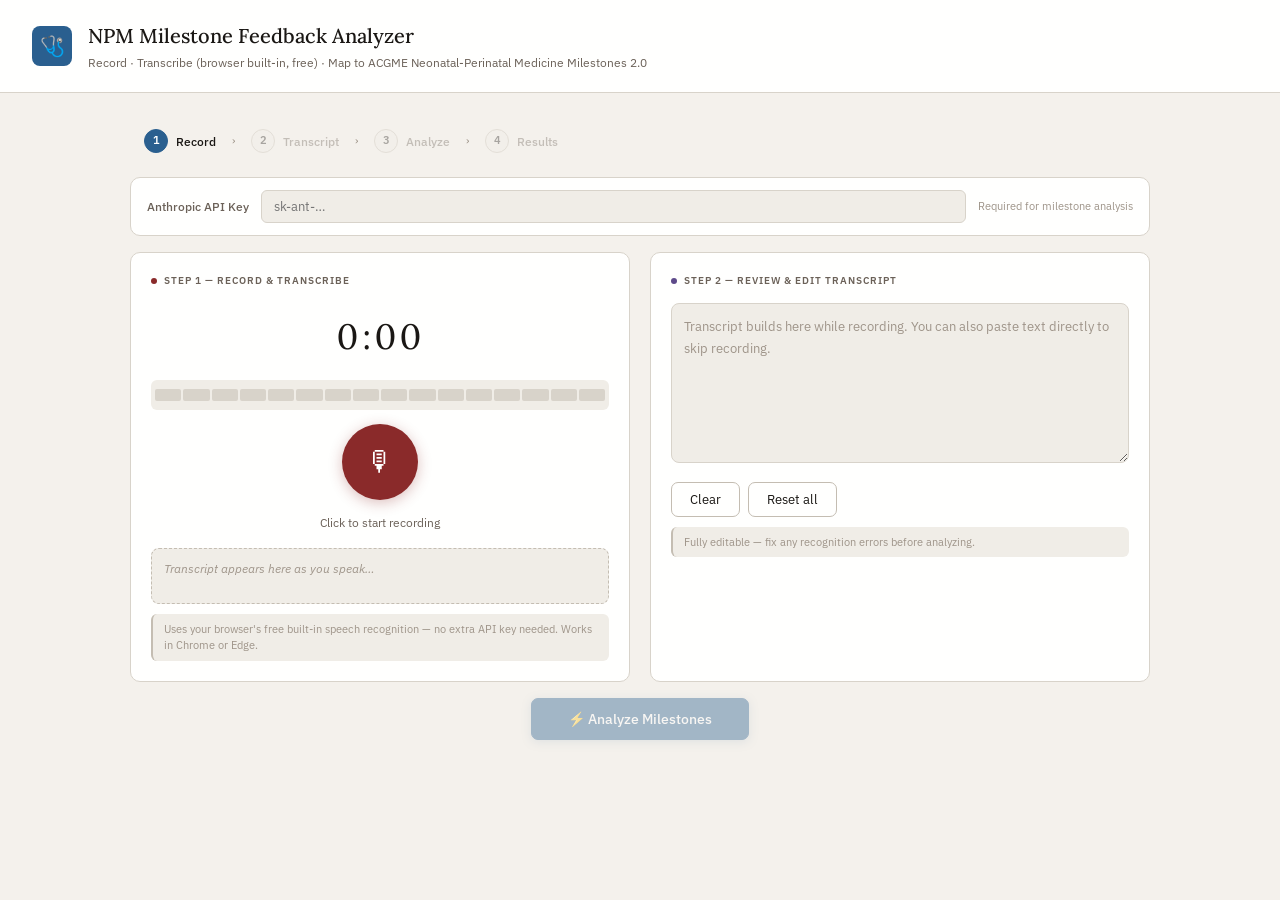
==== index.html @ ca5f8636 "Add files via upload" ====
<!DOCTYPE html>
<html lang="en">
<head>
<meta charset="UTF-8">
<meta name="viewport" content="width=device-width, initial-scale=1.0">
<title>NPM Milestone Feedback Analyzer</title>
<link rel="preconnect" href="https://fonts.googleapis.com">
<link href="https://fonts.googleapis.com/css2?family=Lora:ital,wght@0,400;0,500;1,400&family=IBM+Plex+Sans:wght@300;400;500;600&display=swap" rel="stylesheet">
<style>
  :root {
    --bg:        #f4f1ec;
    --surface:   #fffffe;
    --surface2:  #f0ede7;
    --border:    #d8d3ca;
    --border2:   #c4bdb2;
    --accent:    #2a5f8f;
    --accent2:   #5e4a8a;
    --green:     #2a7a5a;
    --amber:     #a05a10;
    --red:       #8a2a2a;
    --text:      #1a1714;
    --muted:     #6b6158;
    --dim:       #9e9489;
    --r:         10px;
  }

  * { box-sizing: border-box; margin: 0; padding: 0; }

  body {
    font-family: 'IBM Plex Sans', sans-serif;
    background: var(--bg);
    color: var(--text);
    min-height: 100vh;
    font-size: 14px;
    line-height: 1.6;
  }

  header {
    background: var(--surface);
    border-bottom: 1px solid var(--border);
    padding: 20px 32px;
    display: flex;
    align-items: center;
    gap: 16px;
  }

  .logo {
    width: 40px; height: 40px;
    background: var(--accent);
    border-radius: 8px;
    display: flex; align-items: center; justify-content: center;
    font-size: 20px; flex-shrink: 0;
  }

  header h1 {
    font-family: 'Lora', serif;
    font-size: 1.25rem;
    font-weight: 500;
    color: var(--text);
  }

  header p { font-size: 12px; color: var(--muted); margin-top: 1px; }

  .main {
    max-width: 1060px;
    margin: 0 auto;
    padding: 28px 20px;
    display: grid;
    grid-template-columns: 1fr 1fr;
    gap: 20px;
  }

  @media (max-width: 720px) { .main { grid-template-columns: 1fr; } }

  /* Key bar */
  .key-bar {
    grid-column: 1 / -1;
    background: var(--surface);
    border: 1px solid var(--border);
    border-radius: var(--r);
    padding: 12px 16px;
    display: flex;
    align-items: center;
    gap: 12px;
    margin-bottom: -4px;
  }

  .key-bar label { font-size: 12px; color: var(--muted); white-space: nowrap; font-weight: 500; }

  input[type="password"] {
    flex: 1;
    background: var(--surface2);
    border: 1px solid var(--border);
    border-radius: 6px;
    color: var(--text);
    padding: 7px 12px;
    font-family: 'IBM Plex Sans', sans-serif;
    font-size: 13px;
    outline: none;
    transition: border-color 0.2s;
  }

  input[type="password"]:focus { border-color: var(--accent); }

  .key-note { font-size: 11px; color: var(--dim); white-space: nowrap; }

  /* Steps */
  .steps {
    grid-column: 1 / -1;
    display: flex;
    align-items: center;
    gap: 0;
    margin-bottom: -4px;
  }

  .step {
    display: flex; align-items: center; gap: 8px;
    padding: 8px 14px; border-radius: 8px;
    opacity: 0.35; transition: opacity 0.3s;
  }

  .step.active { opacity: 1; }
  .step.done   { opacity: 0.6; }

  .step-n {
    width: 24px; height: 24px; border-radius: 50%;
    background: var(--surface2); border: 1.5px solid var(--border2);
    display: flex; align-items: center; justify-content: center;
    font-size: 11px; font-weight: 600; flex-shrink: 0; transition: all 0.3s;
  }

  .step.active .step-n { background: var(--accent); border-color: var(--accent); color: #fff; }
  .step.done   .step-n { background: var(--green);  border-color: var(--green);  color: #fff; }
  .step-l { font-size: 12px; font-weight: 500; color: var(--muted); }
  .step.active .step-l { color: var(--text); }
  .step-arrow { color: var(--dim); padding: 0 2px; font-size: 11px; }

  /* Cards */
  .card {
    background: var(--surface);
    border: 1px solid var(--border);
    border-radius: var(--r);
    padding: 20px;
  }

  .card-title {
    font-size: 10px; font-weight: 600; text-transform: uppercase;
    letter-spacing: 0.1em; color: var(--muted);
    margin-bottom: 14px; display: flex; align-items: center; gap: 7px;
  }

  .cdot { width: 6px; height: 6px; border-radius: 50%; }

  /* Recording */
  .rec-center {
    display: flex; flex-direction: column; align-items: center; gap: 14px; padding: 6px 0;
  }

  .timer {
    font-family: 'Lora', serif;
    font-size: 2.2rem; color: var(--text); letter-spacing: 0.06em;
    font-variant-numeric: tabular-nums;
  }

  .meter {
    width: 100%; height: 30px; background: var(--surface2);
    border-radius: 6px; overflow: hidden;
    display: flex; align-items: center; padding: 0 4px; gap: 2px;
  }

  .seg {
    flex: 1; height: 12px; border-radius: 2px;
    background: var(--border); transition: background 0.08s, height 0.08s;
  }

  .rec-btn {
    width: 76px; height: 76px; border-radius: 50%; border: none;
    cursor: pointer; display: flex; align-items: center; justify-content: center;
    font-size: 28px; background: var(--red); color: #fff;
    box-shadow: 0 3px 14px rgba(138,42,42,0.3); transition: transform 0.2s, box-shadow 0.2s;
  }

  .rec-btn:hover:not(:disabled) {
    transform: scale(1.05);
    box-shadow: 0 5px 20px rgba(138,42,42,0.45);
  }

  .rec-btn.recording { animation: pulse 1.5s infinite; }
  .rec-btn:disabled  { opacity: 0.3; cursor: not-allowed; }

  @keyframes pulse {
    0%,100% { box-shadow: 0 3px 14px rgba(138,42,42,0.3), 0 0 0 0 rgba(138,42,42,0.3); }
    50%      { box-shadow: 0 3px 14px rgba(138,42,42,0.4), 0 0 0 14px rgba(138,42,42,0); }
  }

  .rec-status { font-size: 12px; color: var(--muted); text-align: center; line-height: 1.5; }

  .live-box {
    width: 100%; min-height: 56px; background: var(--surface2);
    border: 1px dashed var(--border2); border-radius: 8px;
    padding: 10px 12px; font-size: 12px; color: var(--dim);
    font-style: italic; line-height: 1.6; word-break: break-word;
    margin-top: 10px; transition: border-color 0.3s;
  }

  .live-box.on { border-color: var(--red); color: var(--text); font-style: normal; }

  /* Transcript */
  textarea {
    width: 100%; min-height: 160px;
    background: var(--surface2); border: 1px solid var(--border);
    border-radius: 8px; color: var(--text);
    padding: 12px; font-family: 'IBM Plex Sans', sans-serif;
    font-size: 13px; resize: vertical; outline: none;
    line-height: 1.7; transition: border-color 0.2s;
  }

  textarea:focus { border-color: var(--accent); }
  textarea::placeholder { color: var(--dim); }

  /* Buttons */
  .btn {
    padding: 8px 18px; border-radius: 7px;
    border: 1px solid var(--border2); background: transparent;
    color: var(--text); font-family: 'IBM Plex Sans', sans-serif;
    font-size: 13px; cursor: pointer;
    transition: background 0.15s; display: inline-flex; align-items: center; gap: 6px;
  }

  .btn:hover:not(:disabled) { background: var(--surface2); }
  .btn:disabled { opacity: 0.4; cursor: not-allowed; }

  .btn-p {
    background: var(--accent); border-color: var(--accent); color: #fff; font-weight: 500;
    box-shadow: 0 2px 10px rgba(42,95,143,0.25);
  }

  .btn-p:hover:not(:disabled) {
    background: #1e4d78; border-color: #1e4d78;
    box-shadow: 0 4px 16px rgba(42,95,143,0.35);
  }

  .btn-row { display: flex; gap: 8px; flex-wrap: wrap; margin-top: 12px; }

  .spin {
    width: 14px; height: 14px;
    border: 2px solid rgba(255,255,255,0.3);
    border-top-color: #fff; border-radius: 50%;
    animation: sp 0.7s linear infinite; flex-shrink: 0;
  }

  @keyframes sp { to { transform: rotate(360deg); } }

  .tip {
    font-size: 11px; color: var(--dim); margin-top: 10px;
    padding: 7px 11px; background: var(--surface2);
    border-radius: 6px; border-left: 2.5px solid var(--border2); line-height: 1.5;
  }

  .tip.warn { border-left-color: var(--amber); color: var(--amber); background: #fdf5ed; }
  .tip.ok   { border-left-color: var(--green); }

  .err {
    padding: 10px 14px; background: #fdf0f0;
    border: 1px solid #e8c0c0; border-radius: 8px;
    color: var(--red); font-size: 13px; margin-top: 10px; line-height: 1.5;
  }

  /* Analyze button row */
  .analyze-row {
    grid-column: 1 / -1;
    display: flex; justify-content: center; margin: -4px 0 4px;
  }

  .analyze-btn { padding: 11px 36px; font-size: 14px; font-weight: 500; }

  /* Results */
  .results-wrap { grid-column: 1 / -1; display: flex; flex-direction: column; gap: 16px; }

  .summary-card {
    background: var(--surface); border: 1px solid var(--border);
    border-radius: var(--r); padding: 18px 20px;
    display: flex; gap: 20px; flex-wrap: wrap; align-items: flex-start;
  }

  .stat { display: flex; flex-direction: column; gap: 3px; min-width: 56px; }
  .stat-v { font-family: 'Lora', serif; font-size: 2rem; color: var(--accent); line-height: 1; }
  .stat-l { font-size: 10px; text-transform: uppercase; letter-spacing: 0.08em; color: var(--muted); }
  .vdiv   { width: 1px; background: var(--border); align-self: stretch; min-height: 40px; }

  .obs { flex: 1; min-width: 180px; display: flex; flex-direction: column; gap: 8px; }
  .obs-txt { font-size: 13px; color: var(--text); line-height: 1.6; }
  .chips { display: flex; flex-wrap: wrap; gap: 5px; }

  .chip {
    display: inline-block; padding: 3px 9px; border-radius: 20px;
    font-size: 11px; border: 1px solid;
  }

  .chip-g { background: #edf7f2; border-color: #2a7a5a; color: #1a5a40; }
  .chip-a { background: #fdf5ed; border-color: #a05a10; color: #7a3d08; }

  .m-card {
    background: var(--surface); border: 1px solid var(--border);
    border-radius: var(--r); overflow: hidden;
  }

  .m-head {
    padding: 13px 16px; display: flex; align-items: center;
    justify-content: space-between; border-bottom: 1px solid var(--border);
    background: var(--surface2);
  }

  .m-name { font-weight: 600; font-size: 14px; }
  .m-sub  { font-size: 11px; margin-top: 2px; color: var(--muted); }

  .lvl-badge { display: flex; align-items: center; gap: 8px; }
  .ldots { display: flex; gap: 4px; }
  .ldot  { width: 9px; height: 9px; border-radius: 50%; background: var(--border); }
  .lnum  { font-family: 'Lora', serif; font-size: 1.4rem; min-width: 30px; text-align: right; }

  .m-body { padding: 13px 16px; display: flex; flex-direction: column; gap: 10px; }

  .slbl {
    font-size: 10px; font-weight: 600; text-transform: uppercase;
    letter-spacing: 0.1em; color: var(--dim); margin-bottom: 4px;
  }

  .evid {
    font-style: italic; color: var(--muted); font-size: 12px;
    padding: 7px 11px; border-left: 2.5px solid var(--border2);
    background: var(--surface2); border-radius: 0 6px 6px 0; line-height: 1.6;
  }

  .achip {
    display: inline-block; padding: 3px 9px; border-radius: 20px;
    font-size: 11px; border: 1px solid; margin: 2px 3px 2px 0; line-height: 1.4;
  }

  .g-item {
    display: flex; align-items: flex-start; gap: 8px; padding: 8px 12px;
    background: #fdf5ed; border: 1px solid #d4893a;
    border-radius: 7px; font-size: 12px; color: #7a3d08; line-height: 1.5;
  }

  .rat { font-size: 12px; color: var(--muted); line-height: 1.6; }
</style>
</head>
<body>

<header>
  <div class="logo">🩺</div>
  <div>
    <h1>NPM Milestone Feedback Analyzer</h1>
    <p>Record · Transcribe (browser built-in, free) · Map to ACGME Neonatal-Perinatal Medicine Milestones 2.0</p>
  </div>
</header>

<div class="main">

  <!-- Steps -->
  <div class="steps">
    <div class="step active" id="st1"><div class="step-n">1</div><span class="step-l">Record</span></div>
    <span class="step-arrow">›</span>
    <div class="step" id="st2"><div class="step-n">2</div><span class="step-l">Transcript</span></div>
    <span class="step-arrow">›</span>
    <div class="step" id="st3"><div class="step-n">3</div><span class="step-l">Analyze</span></div>
    <span class="step-arrow">›</span>
    <div class="step" id="st4"><div class="step-n">4</div><span class="step-l">Results</span></div>
  </div>

  <!-- API Key -->
  <div class="key-bar">
    <label>Anthropic API Key</label>
    <input type="password" id="apiKey" placeholder="sk-ant-…" autocomplete="off" />
    <span class="key-note" id="keyNote">Required for milestone analysis</span>
  </div>

  <!-- Record card -->
  <div class="card">
    <div class="card-title"><div class="cdot" style="background:var(--red)"></div>Step 1 — Record &amp; transcribe</div>
    <div class="rec-center">
      <div class="timer" id="tmr">0:00</div>
      <div class="meter">
        <div class="seg" id="m0"></div><div class="seg" id="m1"></div><div class="seg" id="m2"></div><div class="seg" id="m3"></div>
        <div class="seg" id="m4"></div><div class="seg" id="m5"></div><div class="seg" id="m6"></div><div class="seg" id="m7"></div>
        <div class="seg" id="m8"></div><div class="seg" id="m9"></div><div class="seg" id="m10"></div><div class="seg" id="m11"></div>
        <div class="seg" id="m12"></div><div class="seg" id="m13"></div><div class="seg" id="m14"></div><div class="seg" id="m15"></div>
      </div>
      <button class="rec-btn" id="recBtn" onclick="toggleRec()">🎙</button>
      <div class="rec-status" id="recSt">Click to start recording</div>
    </div>
    <div class="live-box" id="live">Transcript appears here as you speak…</div>
    <div id="recErr"></div>
    <div class="tip" id="btip">Uses your browser's free built-in speech recognition — no extra API key needed. Works in Chrome or Edge.</div>
  </div>

  <!-- Transcript card -->
  <div class="card">
    <div class="card-title"><div class="cdot" style="background:var(--accent2)"></div>Step 2 — Review &amp; edit transcript</div>
    <textarea id="tbox" placeholder="Transcript builds here while recording. You can also paste text directly to skip recording."></textarea>
    <div class="btn-row">
      <button class="btn" onclick="clearTx()">Clear</button>
      <button class="btn" onclick="resetAll()">Reset all</button>
    </div>
    <div class="tip">Fully editable — fix any recognition errors before analyzing.</div>
  </div>

  <!-- Analyze -->
  <div class="analyze-row">
    <button class="btn btn-p analyze-btn" id="aBtn" onclick="doAnalyze()" disabled>⚡ Analyze Milestones</button>
  </div>

  <!-- Results -->
  <div class="results-wrap" id="results" style="display:none"></div>

</div>

<script>
const MILESTONES = [
  {d:"Patient Care",s:"PC1",n:"Neonatal and Maternal History",l:["Gathers information following a template","Adapts the template to filter and prioritize pertinent positives and negatives or missing data","Gathers and synthesizes the history for uncomplicated or typical presentations","Gathers and synthesizes the history, including protected family health information, for complicated or atypical presentations","Synthesizes and reappraises the history, incorporating subtle clues for potentially rare presentations"]},
  {d:"Patient Care",s:"PC2",n:"Physical Exam",l:["Performs a physical examination based on a template","Performs a complete physical examination and identifies variants and abnormal findings","Adapts the physical examination based on gestational age, patient status, and clinical acuity, and interprets findings to build a differential diagnosis","Synthesizes and reappraises information gathered via the physical examination to narrow the differential diagnoses","Detects and integrates subtle physical examination findings to distinguish nuances among competing diagnoses"]},
  {d:"Patient Care",s:"PC3",n:"Organization and Prioritization of Patient Care",l:["Organizes patient care for an individual patient","Organizes patient care responsibilities for multiple patients","Prioritizes and delegates the simultaneous care of patients; triages urgent and emergent issues","Efficiently prioritizes and delegates patient care responsibilities, maintains situational awareness, and anticipates urgent and emergent issues","Serves as a role model and coach for balancing patient care responsibilities and unit needs"]},
  {d:"Patient Care",s:"PC4",n:"Clinical Reasoning",l:["Uses pattern recognition to formulate a broad differential diagnosis","Develops illness scripts and formulates a holistic patient assessment","Refines illness scripts, while using strategies to identify cognitive bias","Reappraises illness scripts in real time while using strategies to minimize cognitive bias","Serves as a role model in clinical reasoning and strategies to minimize cognitive bias"]},
  {d:"Patient Care",s:"PC5",n:"Disease Management in Neonatal Care",l:["Develops and implements care plans for patients with a low level of acuity/complexity","Develops and implements care plans for patients with a high level of acuity/complexity","Coordinates and implements multidisciplinary care plans for patients with a high level of acuity/complexity","Manages patients with multiple levels of acuity/complexity while anticipating future needs and minimizing long-term consequences","Role models and coaches others in the management of patients requiring complex multidisciplinary care, while anticipating future needs and minimizing long-term complications"]},
  {d:"Patient Care",s:"PC6",n:"Procedures",l:["Performs simple procedures with assistance; recognizes common complications","Performs complex procedures with assistance; recognizes uncommon complications","Performs complex procedures; anticipates, recognizes, and manages common complications","Adapts technique based on patient acuity and anatomy; anticipates, recognizes, and manages uncommon complications","Is recognized as a procedural expert"]},
  {d:"Patient Care",s:"PC7",n:"Emergency Stabilization",l:["Identifies unstable patients and performs basic interventions","Identifies patients with acute deterioration and initiates advanced resuscitation measures","Leads resuscitations, including critical decision making and anticipates next steps","Integrates family and support services while leading resuscitations","Coaches others to lead resuscitations while integrating family and support services"]},
  {d:"Patient Care",s:"PC8",n:"Discharge from the NICU",l:["Identifies patient readiness and prepares the patient for discharge","Makes discharge decisions for patients with low-complexity needs and addresses family resources","Partners with the patient's family in discharge planning for moderate complexity, anticipating and coordinating multidisciplinary follow-up care","Partners with the patient's family in discharge planning for high-complexity needs, anticipating and coordinating multidisciplinary follow-up care","Role models partnering with patients' families in discharging patients with high-complexity needs"]},
  {d:"Medical Knowledge",s:"MK1",n:"Neonatal-Perinatal Medical Knowledge",l:["Demonstrates basic knowledge of normal maternal-fetal and neonatal physiology","Demonstrates knowledge of maternal-fetal and neonatal pathophysiology","Applies knowledge of pathophysiology of common and typical conditions to guide patient care","Integrates knowledge of pathophysiology of complicated and atypical conditions to guide patient care","Is recognized as an expert in maternal-fetal and neonatal pathophysiology"]},
  {d:"Medical Knowledge",s:"MK2",n:"Diagnostic Evaluation",l:["Demonstrates knowledge of diagnostic evaluations","Demonstrates knowledge of risks, benefits, indications, and alternatives to common diagnostic evaluations","Applies knowledge of diagnostic evaluations based on risks, benefits, indications, alternatives, and limitations to patient care","Applies knowledge of diagnostic evaluations, including pre-test probability, to prioritize testing to achieve high-value care","Role models diagnostic evaluation that achieves high-value care"]},
  {d:"Systems-Based Practice",s:"SBP1",n:"Patient Safety",l:["Demonstrates knowledge of common patient safety events and how to report them","Identifies system factors that lead to patient safety events; reports through institutional reporting systems","Participates in analysis and disclosure of patient safety events","Conducts analysis of patient safety events and offers error prevention strategies; discloses events to patients' families","Actively engages teams and processes to modify systems to prevent patient safety events; role models disclosure"]},
  {d:"Systems-Based Practice",s:"SBP2",n:"Quality Improvement",l:["Demonstrates knowledge of basic quality improvement methodologies and metrics","Describes local quality improvement initiatives","Participates in local quality improvement initiatives","Demonstrates the skills required to identify, develop, implement, and analyze a quality improvement project","Creates, implements, and assesses quality improvement initiatives at the institutional or community level"]},
  {d:"Systems-Based Practice",s:"SBP3",n:"System Navigation — Coordination of Care",l:["Lists the various interprofessional individuals involved in the patient's care coordination","Coordinates care of patients in routine clinical situations, incorporating interprofessional teams with consideration of patient and family needs","Coordinates care of patients in complex clinical situations, effectively utilizing interprofessional teams and incorporating patient and family needs","Coordinates interprofessional, patient-centered care among different disciplines and specialties, actively assisting families navigating the health care system","Coaches others in interprofessional, patient-centered care coordination"]},
  {d:"Systems-Based Practice",s:"SBP4",n:"System Navigation — Transitions in Care",l:["Uses a standard template for transitions of care/hand-offs","Adapts a standard template for safe and effective transitions in routine clinical situations","Performs safe and effective transitions in complex clinical situations, ensuring closed-loop communication","Performs and advocates for safe and effective transitions within and across health care delivery systems","Coaches others in improving transitions of care within and across health care delivery systems to optimize patient outcomes"]},
  {d:"Systems-Based Practice",s:"SBP5",n:"Population and Community Health",l:["Demonstrates awareness of population and community health needs and disparities","Identifies specific population and community health needs and disparities; identifies local resources","Uses local resources effectively to meet needs and reduce health disparities of a patient population and community","Adapts practice to provide for the needs of and reduce health disparities of a specific population","Advocates at the local, regional, or national level for populations and communities with health care disparities"]},
  {d:"Systems-Based Practice",s:"SBP6",n:"Physician Role in Health Care Systems",l:["Engages with families and other providers in discussions about cost-conscious care and key components of the health care delivery system","Identifies the relationships between the delivery system and cost-conscious care and the impact on patient care","Discusses the need for changes in clinical approaches based on evidence, outcomes, and cost-effectiveness to improve care","Advocates for the promotion of safe, quality, and high-value care","Coaches others to promote safe, quality, and high-value care across health care systems"]},
  {d:"Practice-Based Learning and Improvement",s:"PBLI1",n:"Evidence-Based and Informed Practice",l:["Develops an answerable clinical question and demonstrates how to access available evidence, with guidance","Independently articulates clinical question and accesses available evidence","Locates and applies the evidence, integrated with patient preference, to the care of patients","Critically appraises and applies evidence, even in the face of uncertainty and conflicting evidence to guide care tailored to the individual patient","Coaches others to critically appraise and apply evidence for complex patients"]},
  {d:"Practice-Based Learning and Improvement",s:"PBLI2",n:"Reflective Practice and Commitment to Personal Growth",l:["Participates in feedback sessions; develops personal and professional goals with assistance; demonstrates openness to feedback","Designs a learning plan based on goals, feedback, and performance data with assistance; seeks feedback episodically","Designs and implements a learning plan by reflecting on gaps between performance expectations and actual performance; seeks feedback consistently","Adapts a learning plan using long-term professional goals, self-reflection, and performance data to measure its effectiveness","Role models and coaches others in seeking and incorporating feedback; demonstrates continuous self-reflection and coaching of others on reflective practice"]},
  {d:"Professionalism",s:"PROF1",n:"Professional Behavior",l:["Identifies expected professional behaviors and potential triggers for lapses; identifies the value and role of neonatology as a vocation","Demonstrates professional behavior with occasional lapses; demonstrates accountability for patient care with guidance","Maintains professional behavior in complex or stressful situations; fully engages in patient care and holds oneself accountable","Recognizes situations that may trigger professionalism lapses and intervenes to prevent lapses; exhibits a sense of duty","Models professional behavior and coaches others; extends the role of the neonatologist beyond the care of patients"]},
  {d:"Professionalism",s:"PROF2",n:"Ethical Principles",l:["Demonstrates knowledge of ethical principles underlying informed consent, surrogate decision making, confidentiality, and error disclosure","Applies ethical principles in common situations","Analyzes complex situations using ethical principles; seeks help when needed to manage and resolve complex ethical situations","Manages and seeks to resolve ethical dilemmas using appropriate resources such as ethics consultations and literature review","Called upon by others to consult in cases of complex ethical dilemmas; identifies system-level factors that induce or exacerbate ethical dilemmas"]},
  {d:"Professionalism",s:"PROF3",n:"Accountability/Conscientiousness",l:["Performs tasks and responsibilities with prompting","Performs tasks and responsibilities in a timely manner in routine situations","Performs tasks and responsibilities in a thorough and timely manner in complex or stressful situations","Coaches others to ensure tasks and responsibilities are completed thoroughly and timely in complex situations","Creates strategies to enhance others' ability to efficiently complete tasks and responsibilities"]},
  {d:"Professionalism",s:"PROF4",n:"Well-Being",l:["Recognizes the importance of addressing personal and professional well-being","Describes institutional resources that promote well-being; recognizes institutional and personal factors that impact well-being","Describes interactions between institutional and personal factors that impact well-being","Advanced application: describes interactions between institutional and personal factors that impact well-being","Coaches and supports colleagues to optimize well-being at the team, program, or institutional level"]},
  {d:"Interpersonal and Communication Skills",s:"ICS1",n:"Family-Centered Communication",l:["Demonstrates respect and attempts to establish rapport; attempts to adjust communication based on family expectations","Establishes a therapeutic relationship in straightforward encounters; adjusts communication strategies to mitigate barriers and meet family expectations","Establishes a culturally competent and therapeutic relationship in most encounters; communicates with sensitivity, elicits family values, acknowledges uncertainty and conflict","Establishes therapeutic relationships in straightforward and complex encounters including ambiguity/conflict; uses shared decision making with family to make a personalized care plan","Mentors others to develop positive therapeutic relationships; models and coaches others in family-centered communication"]},
  {d:"Interpersonal and Communication Skills",s:"ICS2",n:"Interprofessional and Team Communication",l:["Respectfully requests a consultation with guidance; identifies members of the interprofessional team","Clearly and concisely requests consultation communicating patient information; participates within the interprofessional team","Formulates a specific question for consultation and tailors communication strategy; uses bi-directional communication within the interprofessional team","Coordinates consultant recommendations to optimize patient care; facilitates interprofessional team communication","Maintains a collaborative relationship with referring providers maximizing adherence to practice recommendations; coaches others in effective interprofessional communication"]},
  {d:"Interpersonal and Communication Skills",s:"ICS3",n:"Communication within Health Care Systems",l:["Records accurate information in the patient record; identifies the importance of and responds to multiple forms of communication","Records accurate and timely information in the patient record; selects appropriate method of communication with prompting","Concisely documents updated, prioritized, diagnostic and therapeutic reasoning; aligns communication type with message based on urgency and complexity","Documents diagnostic and therapeutic reasoning, including anticipatory guidance; demonstrates exemplary written and verbal communication","Models and coaches others in documenting diagnostic and therapeutic reasoning; coaches others in written and verbal communication"]},
  {d:"Interpersonal and Communication Skills",s:"ICS4",n:"Complex Communication — Serious News",l:["Delivers serious news and prognostic information to a patient's family","Delivers serious news to a patient's family while assessing what the family understands about the clinical condition","Delivers serious news and prognostic information while adjusting communication based on the family's understanding of the clinical situation","Tailors communication of serious news to a patient's family based on the family's needs and preferences and the degree of clinical uncertainty","Role models empathic communication of serious news and serves as a peer resource for others"]}
];

const DC = {
  "Patient Care":"#2a5f8f","Medical Knowledge":"#5e4a8a",
  "Systems-Based Practice":"#2a7a5a","Practice-Based Learning and Improvement":"#a05a10",
  "Professionalism":"#8a2a2a","Interpersonal and Communication Skills":"#1a6b6b"
};

const SR = window.SpeechRecognition || window.webkitSpeechRecognition;
let rec=null, going=false, secs=0, tInt=null, mInt=null;
let ax=null, an=null, ms=null, ft='', it='';

window.addEventListener('DOMContentLoaded', () => {
  if (!SR) {
    document.getElementById('recBtn').disabled = true;
    const t = document.getElementById('btip');
    t.className = 'tip warn';
    t.textContent = '⚠️ Speech API not available in this browser. Use Chrome or Edge for live transcription. You can paste a transcript directly.';
  }
  document.getElementById('tbox').addEventListener('input', rb);
  document.getElementById('apiKey').addEventListener('input', () => {
    document.getElementById('keyNote').textContent = document.getElementById('apiKey').value.trim() ? '✓ Key entered' : 'Required for milestone analysis';
  });
});

async function toggleRec() { going ? stop() : start(); }

async function start() {
  if (!SR) return;
  try {
    ms = await navigator.mediaDevices.getUserMedia({ audio: true });
    ax = new (window.AudioContext || window.webkitAudioContext)();
    const src = ax.createMediaStreamSource(ms);
    an = ax.createAnalyser(); an.fftSize = 32; src.connect(an);
    mInt = setInterval(meter, 80);
  } catch(e) {
    document.getElementById('recErr').innerHTML = `<div class="err">⚠️ Microphone access denied: ${e.message}<br><br>Make sure you allow microphone access in your browser's address bar, then reload the page.</div>`;
    return;
  }
  rec = new SR(); rec.continuous = true; rec.interimResults = true; rec.lang = 'en-US';
  rec.onresult = e => {
    it = '';
    for (let i = e.resultIndex; i < e.results.length; i++) {
      const t = e.results[i][0].transcript;
      e.results[i].isFinal ? ft += t + ' ' : it += t;
    }
    rl(); bx();
  };
  rec.onerror = e => {
    if (e.error !== 'aborted' && e.error !== 'no-speech')
      document.getElementById('recErr').innerHTML = `<div class="err">Recognition error: ${e.error}</div>`;
  };
  rec.onend = () => { if (going) { try { rec.start(); } catch(_) {} } };
  rec.start(); going = true;
  secs = 0; tInt = setInterval(() => { secs++; document.getElementById('tmr').textContent = fmt(secs); }, 1000);
  document.getElementById('recBtn').className = 'rec-btn recording';
  document.getElementById('recBtn').textContent = '⏹';
  document.getElementById('recSt').textContent = 'Recording & transcribing… click to stop';
  document.getElementById('live').className = 'live-box on';
  document.getElementById('recErr').innerHTML = '';
  setStep(2);
}

function stop() {
  going = false;
  if (rec) { rec.onend = null; rec.stop(); rec = null; }
  if (it.trim()) { ft += it + ' '; it = ''; }
  if (ms) { ms.getTracks().forEach(t => t.stop()); ms = null; }
  if (ax) { ax.close(); ax = null; }
  clearInterval(mInt); clearInterval(tInt); resetM();
  document.getElementById('recBtn').className = 'rec-btn';
  document.getElementById('recBtn').textContent = '🎙';
  document.getElementById('recSt').textContent = `Stopped (${fmt(secs)}) — review transcript →`;
  document.getElementById('live').className = 'live-box';
  document.getElementById('live').textContent = ft.trim() || 'No speech detected.';
  bx(); rb(); if (ft.trim()) setStep(3);
}

function meter() {
  if (!an) return;
  const b = new Uint8Array(an.frequencyBinCount); an.getByteFrequencyData(b);
  const lv = Math.min(b.reduce((a,v) => a+v, 0) / b.length / 80, 1);
  for (let i = 0; i < 16; i++) {
    const el = document.getElementById(`m${i}`), on = lv >= (i+1)/16;
    el.style.background = on ? (i<10 ? '#2a7a5a' : i<13 ? '#a05a10' : '#8a2a2a') : 'var(--border)';
    el.style.height = on ? '22px' : '10px';
  }
}

function resetM() { for (let i=0;i<16;i++){const e=document.getElementById(`m${i}`);e.style.background='var(--border)';e.style.height='12px';} }
function rl()  { document.getElementById('live').textContent = (ft + it).trim() || 'Listening…'; }
function bx()  { const b = document.getElementById('tbox'); b.value = (ft + (it ? `[…${it}]` : '')).trim(); b.scrollTop = b.scrollHeight; rb(); }
function rb()  { document.getElementById('aBtn').disabled = document.getElementById('tbox').value.replace(/\[….*?\]/g,'').trim().length < 10; }
function fmt(s){ return `${Math.floor(s/60)}:${String(s%60).padStart(2,'0')}`; }

async function doAnalyze() {
  const key = document.getElementById('apiKey').value.trim();
  const tx  = document.getElementById('tbox').value.replace(/\[….*?\]/g,'').trim();
  if (!key) { alert('Please enter your Anthropic API key above.'); return; }
  if (!tx)  { alert('Please provide a transcript to analyze.'); return; }

  const btn = document.getElementById('aBtn');
  btn.disabled = true; btn.innerHTML = '<div class="spin"></div> Analyzing…';
  document.getElementById('results').style.display = 'none';

  const mj = JSON.stringify(MILESTONES.map(m => ({
    sub: m.s, domain: m.d, name: m.n,
    levels: m.l.map((l,i) => `Level ${i+1}: ${l}`)
  })), null, 2);

  const sys = `You are an expert medical educator specializing in ACGME Neonatal-Perinatal Medicine (NPM) fellowship assessment. Analyze feedback conversations and map content to NPM Milestones 2.0. Only include subcompetencies genuinely addressed. Return ONLY valid JSON, no markdown, no preamble.\n\nMilestones:\n${mj}`;
  const usr = `Analyze this transcript and map to NPM milestones:\n"""\n${tx}\n"""\n\nReturn JSON:\n{"summary":{"overallObservation":"2-3 sentences","domainsAddressed":[],"primaryStrengths":[],"primaryGaps":[]},"milestoneMatches":[{"sub":"PC1","domain":"Patient Care","name":"...","assignedLevel":3,"levelRationale":"...","matchedAnchors":["..."],"transcriptEvidence":"...","feedbackGaps":["..."]}]}`;

  try {
    // Calls the local Python proxy server to avoid CORS
    const res = await fetch('/api/analyze', {
      method: 'POST',
      headers: { 'Content-Type': 'application/json', 'X-Api-Key': key },
      body: JSON.stringify({ model: 'claude-sonnet-4-20250514', max_tokens: 4000, system: sys, messages: [{ role: 'user', content: usr }] })
    });
    if (!res.ok) { const e = await res.json(); throw new Error(e.error?.message || `HTTP ${res.status}`); }
    const data   = await res.json();
    const result = JSON.parse(data.content[0].text.replace(/```json|```/g,'').trim());
    render(result); setStep(4);
  } catch(e) {
    document.getElementById('results').style.display = 'flex';
    document.getElementById('results').innerHTML = `<div class="err">⚠️ Analysis failed: ${e.message}</div>`;
  } finally {
    btn.disabled = false; btn.innerHTML = '⚡ Analyze Milestones'; rb();
  }
}

function render(r) {
  const el = document.getElementById('results'); el.style.display = 'flex';
  const { summary: s, milestoneMatches: mm } = r;
  const avg = mm.length ? (mm.reduce((a,m)=>a+m.assignedLevel,0)/mm.length).toFixed(1) : '—';
  const chips = (arr, cls) => arr.map(x => `<span class="chip ${cls}">${x}</span>`).join('');

  el.innerHTML = `
    <div class="summary-card">
      <div class="stat"><div class="stat-v">${mm.length}</div><div class="stat-l">Domains found</div></div>
      <div class="vdiv"></div>
      <div class="stat"><div class="stat-v">${avg}</div><div class="stat-l">Avg level</div></div>
      <div class="vdiv"></div>
      <div class="obs">
        <div class="obs-txt">${s.overallObservation}</div>
        <div class="chips">${chips(s.primaryStrengths,'chip-g')}${chips(s.primaryGaps,'chip-a')}</div>
      </div>
    </div>
    ${mm.map(m => {
      const c = DC[m.domain] || '#2a5f8f';
      const dots = Array.from({length:5},(_,i)=>`<div class="ldot" style="background:${i<m.assignedLevel?c:'var(--border)'}"></div>`).join('');
      const anch = (m.matchedAnchors||[]).map(a=>`<span class="achip" style="background:${c}18;border-color:${c}55;color:${c}">${a}</span>`).join('');
      const gaps = (m.feedbackGaps||[]).map(g=>`<div class="g-item"><span style="flex-shrink:0">△</span>${g}</div>`).join('');
      return `<div class="m-card">
        <div class="m-head">
          <div><div class="m-name">${m.name}</div><div class="m-sub" style="color:${c}">${m.sub} · ${m.domain}</div></div>
          <div class="lvl-badge"><div class="ldots">${dots}</div><div class="lnum" style="color:${c}">L${m.assignedLevel}</div></div>
        </div>
        <div class="m-body">
          ${m.transcriptEvidence?`<div><div class="slbl">Evidence from transcript</div><div class="evid">"${m.transcriptEvidence}"</div></div>`:''}
          ${anch?`<div><div class="slbl">Matched behavioral anchors</div><div>${anch}</div></div>`:''}
          ${m.levelRationale?`<div><div class="slbl">Level rationale</div><div class="rat">${m.levelRationale}</div></div>`:''}
          ${gaps?`<div><div class="slbl">Feedback gaps / next steps</div><div style="display:flex;flex-direction:column;gap:5px">${gaps}</div></div>`:''}
        </div>
      </div>`;
    }).join('')}`;
}

function setStep(n){ for(let i=1;i<=4;i++) document.getElementById(`st${i}`).className='step'+(i<n?' done':i===n?' active':''); }
function clearTx(){ ft='';it='';document.getElementById('tbox').value='';document.getElementById('live').textContent='Transcript appears here as you speak…';document.getElementById('live').className='live-box';rb(); }
function resetAll(){ if(going)stop();clearTx();secs=0;document.getElementById('tmr').textContent='0:00';document.getElementById('recBtn').className='rec-btn';document.getElementById('recBtn').textContent='🎙';document.getElementById('recSt').textContent='Click to start recording';document.getElementById('recErr').innerHTML='';document.getElementById('results').style.display='none';resetM();setStep(1); }
</script>
</body>
</html>
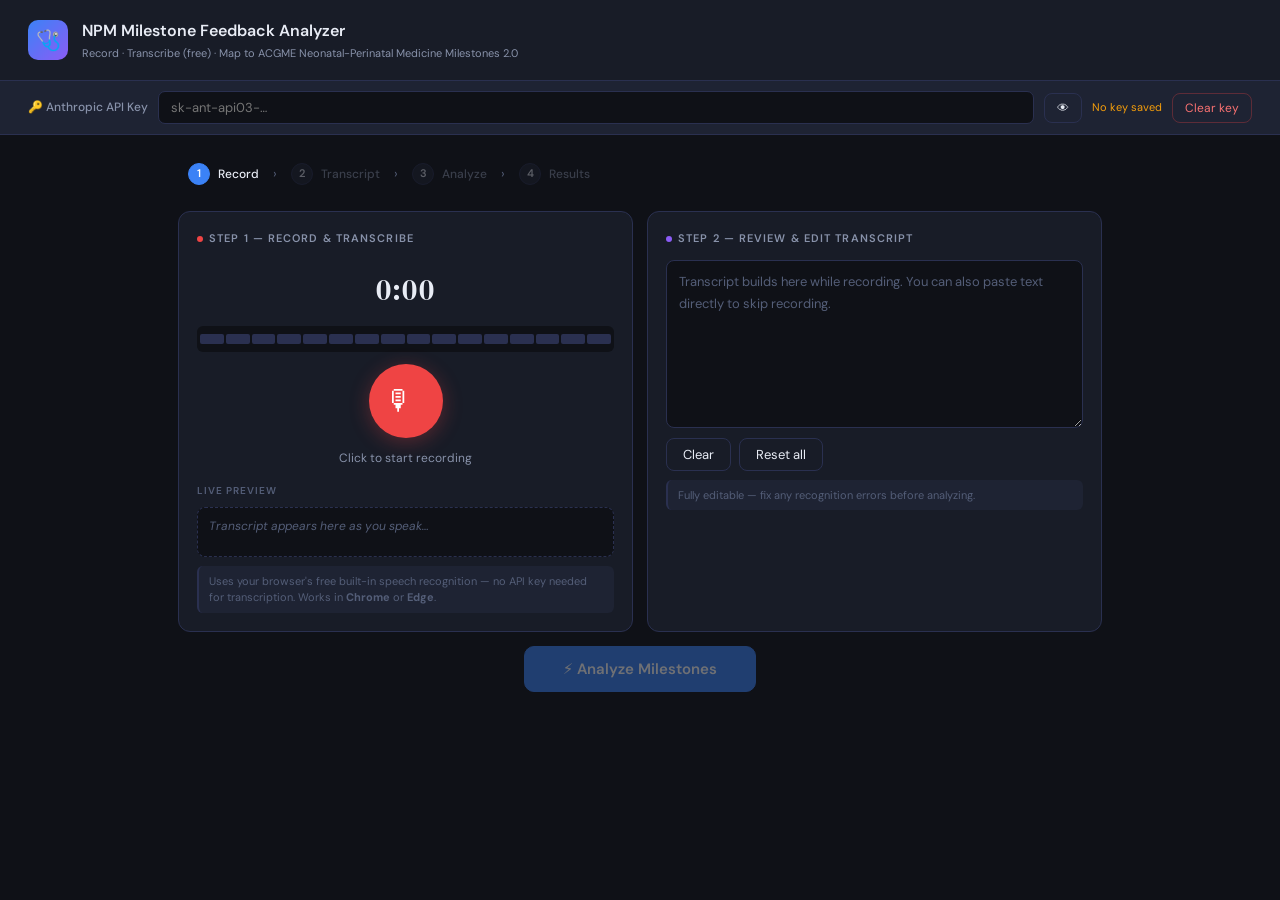
==== commit 315b8457: "Add files via upload" ====
--- a/index.html
+++ b/index.html
@@ -4,30 +4,30 @@
 <meta charset="UTF-8">
 <meta name="viewport" content="width=device-width, initial-scale=1.0">
 <title>NPM Milestone Feedback Analyzer</title>
-<link rel="preconnect" href="https://fonts.googleapis.com">
-<link href="https://fonts.googleapis.com/css2?family=Lora:ital,wght@0,400;0,500;1,400&family=IBM+Plex+Sans:wght@300;400;500;600&display=swap" rel="stylesheet">
 <style>
+  @import url('https://fonts.googleapis.com/css2?family=DM+Serif+Display&family=DM+Sans:wght@300;400;500;600&display=swap');
+
   :root {
-    --bg:        #f4f1ec;
-    --surface:   #fffffe;
-    --surface2:  #f0ede7;
-    --border:    #d8d3ca;
-    --border2:   #c4bdb2;
-    --accent:    #2a5f8f;
-    --accent2:   #5e4a8a;
-    --green:     #2a7a5a;
-    --amber:     #a05a10;
-    --red:       #8a2a2a;
-    --text:      #1a1714;
-    --muted:     #6b6158;
-    --dim:       #9e9489;
-    --r:         10px;
+    --bg: #0f1117;
+    --surface: #181c27;
+    --surface2: #1e2333;
+    --border: #2a3050;
+    --accent: #3b82f6;
+    --purple: #8b5cf6;
+    --green: #10b981;
+    --amber: #f59e0b;
+    --red: #ef4444;
+    --teal: #0891b2;
+    --text: #e8ecf5;
+    --muted: #8892aa;
+    --dim: #545e78;
+    --r: 12px;
   }
 
   * { box-sizing: border-box; margin: 0; padding: 0; }
 
   body {
-    font-family: 'IBM Plex Sans', sans-serif;
+    font-family: 'DM Sans', system-ui, sans-serif;
     background: var(--bg);
     color: var(--text);
     min-height: 100vh;
@@ -35,587 +35,670 @@
     line-height: 1.6;
   }
 
-  header {
+  /* ── Header ── */
+  .hdr {
     background: var(--surface);
     border-bottom: 1px solid var(--border);
-    padding: 20px 32px;
+    padding: 18px 28px;
     display: flex;
     align-items: center;
-    gap: 16px;
-  }
-
+    justify-content: space-between;
+    gap: 12px;
+  }
+  .hdr-left { display: flex; align-items: center; gap: 14px; }
   .logo {
-    width: 40px; height: 40px;
-    background: var(--accent);
-    border-radius: 8px;
-    display: flex; align-items: center; justify-content: center;
-    font-size: 20px; flex-shrink: 0;
-  }
-
-  header h1 {
-    font-family: 'Lora', serif;
-    font-size: 1.25rem;
-    font-weight: 500;
-    color: var(--text);
-  }
-
-  header p { font-size: 12px; color: var(--muted); margin-top: 1px; }
-
-  .main {
-    max-width: 1060px;
-    margin: 0 auto;
-    padding: 28px 20px;
-    display: grid;
-    grid-template-columns: 1fr 1fr;
-    gap: 20px;
-  }
-
-  @media (max-width: 720px) { .main { grid-template-columns: 1fr; } }
-
-  /* Key bar */
-  .key-bar {
-    grid-column: 1 / -1;
-    background: var(--surface);
-    border: 1px solid var(--border);
-    border-radius: var(--r);
-    padding: 12px 16px;
+    width: 40px; height: 40px; border-radius: 10px; flex-shrink: 0;
+    background: linear-gradient(135deg, var(--accent), var(--purple));
+    display: flex; align-items: center; justify-content: center; font-size: 20px;
+  }
+  .hdr h1 { font-size: 16px; font-weight: 600; }
+  .hdr p  { font-size: 11px; color: var(--muted); margin-top: 1px; }
+
+  /* ── API Key banner ── */
+  #key-banner {
+    background: var(--surface2);
+    border-bottom: 1px solid var(--border);
+    padding: 10px 28px;
     display: flex;
     align-items: center;
-    gap: 12px;
-    margin-bottom: -4px;
-  }
-
-  .key-bar label { font-size: 12px; color: var(--muted); white-space: nowrap; font-weight: 500; }
-
-  input[type="password"] {
-    flex: 1;
-    background: var(--surface2);
-    border: 1px solid var(--border);
-    border-radius: 6px;
-    color: var(--text);
-    padding: 7px 12px;
-    font-family: 'IBM Plex Sans', sans-serif;
-    font-size: 13px;
-    outline: none;
-    transition: border-color 0.2s;
-  }
-
-  input[type="password"]:focus { border-color: var(--accent); }
-
-  .key-note { font-size: 11px; color: var(--dim); white-space: nowrap; }
-
-  /* Steps */
-  .steps {
-    grid-column: 1 / -1;
-    display: flex;
-    align-items: center;
-    gap: 0;
-    margin-bottom: -4px;
-  }
-
-  .step {
-    display: flex; align-items: center; gap: 8px;
-    padding: 8px 14px; border-radius: 8px;
-    opacity: 0.35; transition: opacity 0.3s;
-  }
-
+    gap: 10px;
+    flex-wrap: wrap;
+  }
+  #key-banner label { font-size: 12px; color: var(--muted); white-space: nowrap; font-weight: 500; }
+  #key-banner input {
+    flex: 1; min-width: 260px;
+    background: var(--bg); border: 1px solid var(--border); border-radius: 7px;
+    color: var(--text); padding: 7px 12px;
+    font-family: inherit; font-size: 13px; outline: none;
+  }
+  #key-banner input:focus { border-color: var(--accent); }
+  .key-status { font-size: 11px; white-space: nowrap; }
+  .key-status.ok  { color: var(--green); }
+  .key-status.missing { color: var(--amber); }
+
+  /* ── Main layout ── */
+  .wrap { max-width: 960px; margin: 0 auto; padding: 22px 18px; }
+
+  /* ── Steps ── */
+  .steps { display: flex; align-items: center; gap: 4px; margin-bottom: 20px; flex-wrap: wrap; }
+  .step { display: flex; align-items: center; gap: 8px; padding: 6px 10px; border-radius: 8px; opacity: .35; transition: opacity .3s; }
   .step.active { opacity: 1; }
-  .step.done   { opacity: 0.6; }
-
+  .step.done   { opacity: .7; }
   .step-n {
-    width: 24px; height: 24px; border-radius: 50%;
-    background: var(--surface2); border: 1.5px solid var(--border2);
+    width: 22px; height: 22px; border-radius: 50%; flex-shrink: 0;
+    background: var(--surface2); border: 1px solid var(--border);
     display: flex; align-items: center; justify-content: center;
-    font-size: 11px; font-weight: 600; flex-shrink: 0; transition: all 0.3s;
-  }
-
+    font-size: 11px; font-weight: 600; transition: all .3s;
+  }
   .step.active .step-n { background: var(--accent); border-color: var(--accent); color: #fff; }
   .step.done   .step-n { background: var(--green);  border-color: var(--green);  color: #fff; }
-  .step-l { font-size: 12px; font-weight: 500; color: var(--muted); }
-  .step.active .step-l { color: var(--text); }
-  .step-arrow { color: var(--dim); padding: 0 2px; font-size: 11px; }
-
-  /* Cards */
-  .card {
-    background: var(--surface);
-    border: 1px solid var(--border);
-    border-radius: var(--r);
-    padding: 20px;
-  }
-
-  .card-title {
-    font-size: 10px; font-weight: 600; text-transform: uppercase;
-    letter-spacing: 0.1em; color: var(--muted);
-    margin-bottom: 14px; display: flex; align-items: center; gap: 7px;
-  }
-
-  .cdot { width: 6px; height: 6px; border-radius: 50%; }
-
-  /* Recording */
-  .rec-center {
-    display: flex; flex-direction: column; align-items: center; gap: 14px; padding: 6px 0;
-  }
-
-  .timer {
-    font-family: 'Lora', serif;
-    font-size: 2.2rem; color: var(--text); letter-spacing: 0.06em;
-    font-variant-numeric: tabular-nums;
-  }
-
+  .step-lbl { font-size: 12px; font-weight: 500; color: var(--muted); }
+  .step.active .step-lbl { color: var(--text); }
+  .arr { color: var(--dim); font-size: 13px; }
+
+  /* ── Two-col grid ── */
+  .grid { display: grid; grid-template-columns: 1fr 1fr; gap: 14px; margin-bottom: 14px; }
+  @media (max-width: 620px) { .grid { grid-template-columns: 1fr; } }
+
+  /* ── Card ── */
+  .card { background: var(--surface); border: 1px solid var(--border); border-radius: var(--r); padding: 18px; }
+  .card-lbl {
+    font-size: 11px; font-weight: 600; text-transform: uppercase; letter-spacing: .1em;
+    color: var(--muted); margin-bottom: 12px; display: flex; align-items: center; gap: 6px;
+  }
+  .dot { width: 6px; height: 6px; border-radius: 50%; flex-shrink: 0; }
+
+  /* ── Record ── */
+  .rec-center { display: flex; flex-direction: column; align-items: center; gap: 12px; padding: 6px 0; }
+  .timer { font-family: 'DM Serif Display', serif; font-size: 30px; color: var(--text); letter-spacing: .04em; }
   .meter {
-    width: 100%; height: 30px; background: var(--surface2);
-    border-radius: 6px; overflow: hidden;
-    display: flex; align-items: center; padding: 0 4px; gap: 2px;
-  }
-
-  .seg {
-    flex: 1; height: 12px; border-radius: 2px;
-    background: var(--border); transition: background 0.08s, height 0.08s;
-  }
-
+    width: 100%; height: 26px; background: var(--bg); border-radius: 6px;
+    display: flex; align-items: center; padding: 0 3px; gap: 2px; overflow: hidden;
+  }
+  .seg { flex: 1; height: 10px; border-radius: 2px; background: var(--border); transition: background .08s, height .08s; }
   .rec-btn {
-    width: 76px; height: 76px; border-radius: 50%; border: none;
-    cursor: pointer; display: flex; align-items: center; justify-content: center;
+    width: 74px; height: 74px; border-radius: 50%; border: none; cursor: pointer;
     font-size: 28px; background: var(--red); color: #fff;
-    box-shadow: 0 3px 14px rgba(138,42,42,0.3); transition: transform 0.2s, box-shadow 0.2s;
-  }
-
-  .rec-btn:hover:not(:disabled) {
-    transform: scale(1.05);
-    box-shadow: 0 5px 20px rgba(138,42,42,0.45);
-  }
-
-  .rec-btn.recording { animation: pulse 1.5s infinite; }
-  .rec-btn:disabled  { opacity: 0.3; cursor: not-allowed; }
-
+    box-shadow: 0 4px 20px rgba(239,68,68,.3);
+    transition: transform .2s, box-shadow .2s;
+  }
+  .rec-btn:hover:not(:disabled) { transform: scale(1.06); box-shadow: 0 6px 26px rgba(239,68,68,.45); }
+  .rec-btn.on { animation: pulse 1.5s infinite; }
+  .rec-btn:disabled { opacity: .35; cursor: not-allowed; }
   @keyframes pulse {
-    0%,100% { box-shadow: 0 3px 14px rgba(138,42,42,0.3), 0 0 0 0 rgba(138,42,42,0.3); }
-    50%      { box-shadow: 0 3px 14px rgba(138,42,42,0.4), 0 0 0 14px rgba(138,42,42,0); }
-  }
-
-  .rec-status { font-size: 12px; color: var(--muted); text-align: center; line-height: 1.5; }
-
-  .live-box {
-    width: 100%; min-height: 56px; background: var(--surface2);
-    border: 1px dashed var(--border2); border-radius: 8px;
-    padding: 10px 12px; font-size: 12px; color: var(--dim);
-    font-style: italic; line-height: 1.6; word-break: break-word;
-    margin-top: 10px; transition: border-color 0.3s;
-  }
-
-  .live-box.on { border-color: var(--red); color: var(--text); font-style: normal; }
-
-  /* Transcript */
+    0%,100% { box-shadow: 0 4px 20px rgba(239,68,68,.3), 0 0 0 0 rgba(239,68,68,.4); }
+    50%      { box-shadow: 0 4px 20px rgba(239,68,68,.4), 0 0 0 14px rgba(239,68,68,0); }
+  }
+  .rec-st { font-size: 12px; color: var(--muted); text-align: center; line-height: 1.4; }
+
+  /* ── Live preview ── */
+  .live {
+    background: var(--bg); border: 1px dashed var(--border); border-radius: 8px;
+    padding: 9px 11px; font-size: 12px; color: var(--dim); font-style: italic;
+    min-height: 50px; line-height: 1.6; word-break: break-word;
+    margin-top: 8px; transition: border-color .3s;
+  }
+  .live.on { border-color: var(--red); color: var(--text); font-style: normal; }
+
+  /* ── Textarea ── */
   textarea {
-    width: 100%; min-height: 160px;
-    background: var(--surface2); border: 1px solid var(--border);
-    border-radius: 8px; color: var(--text);
-    padding: 12px; font-family: 'IBM Plex Sans', sans-serif;
-    font-size: 13px; resize: vertical; outline: none;
-    line-height: 1.7; transition: border-color 0.2s;
-  }
-
+    width: 100%; min-height: 168px;
+    background: var(--bg); border: 1px solid var(--border); border-radius: 8px;
+    color: var(--text); padding: 10px 12px; font-family: inherit; font-size: 13px;
+    resize: vertical; outline: none; line-height: 1.7; transition: border-color .2s;
+  }
   textarea:focus { border-color: var(--accent); }
   textarea::placeholder { color: var(--dim); }
 
-  /* Buttons */
-  .btn {
-    padding: 8px 18px; border-radius: 7px;
-    border: 1px solid var(--border2); background: transparent;
-    color: var(--text); font-family: 'IBM Plex Sans', sans-serif;
-    font-size: 13px; cursor: pointer;
-    transition: background 0.15s; display: inline-flex; align-items: center; gap: 6px;
-  }
-
-  .btn:hover:not(:disabled) { background: var(--surface2); }
-  .btn:disabled { opacity: 0.4; cursor: not-allowed; }
-
-  .btn-p {
-    background: var(--accent); border-color: var(--accent); color: #fff; font-weight: 500;
-    box-shadow: 0 2px 10px rgba(42,95,143,0.25);
-  }
-
-  .btn-p:hover:not(:disabled) {
-    background: #1e4d78; border-color: #1e4d78;
-    box-shadow: 0 4px 16px rgba(42,95,143,0.35);
-  }
-
-  .btn-row { display: flex; gap: 8px; flex-wrap: wrap; margin-top: 12px; }
-
+  /* ── Buttons ── */
+  .btn-row { display: flex; gap: 8px; margin-top: 10px; flex-wrap: wrap; }
+  button {
+    padding: 7px 16px; border-radius: 8px; border: 1px solid var(--border);
+    background: transparent; color: var(--text); font-family: inherit; font-size: 13px;
+    cursor: pointer; transition: background .15s; display: inline-flex; align-items: center; gap: 6px;
+  }
+  button:hover:not(:disabled) { background: var(--surface2); }
+  button:disabled { opacity: .4; cursor: not-allowed; }
+  .btn-primary { background: var(--accent) !important; border-color: var(--accent) !important; color: #fff !important; font-weight: 600; }
+  .btn-primary:hover:not(:disabled) { background: #2563eb !important; border-color: #2563eb !important; }
+
+  .analyze-wrap { display: flex; justify-content: center; margin: 4px 0 20px; }
+  .analyze-btn  { padding: 12px 38px; font-size: 15px; border-radius: 10px; }
+
+  /* ── Tips / errors ── */
+  .tip {
+    font-size: 11px; color: var(--dim); margin-top: 9px;
+    padding: 7px 10px; background: var(--surface2);
+    border-radius: 6px; border-left: 2px solid var(--border); line-height: 1.5;
+  }
+  .tip.warn  { border-left-color: var(--amber); color: #c8a870; }
+  .err-box {
+    padding: 10px 14px; background: rgba(239,68,68,.1);
+    border: 1px solid rgba(239,68,68,.3); border-radius: 8px;
+    color: #f87171; font-size: 13px; margin-top: 10px;
+  }
+
+  /* ── Spinner ── */
   .spin {
-    width: 14px; height: 14px;
-    border: 2px solid rgba(255,255,255,0.3);
-    border-top-color: #fff; border-radius: 50%;
-    animation: sp 0.7s linear infinite; flex-shrink: 0;
-  }
-
+    width: 16px; height: 16px;
+    border: 2px solid rgba(255,255,255,.3); border-top-color: #fff;
+    border-radius: 50%; animation: sp .7s linear infinite; flex-shrink: 0;
+  }
   @keyframes sp { to { transform: rotate(360deg); } }
 
-  .tip {
-    font-size: 11px; color: var(--dim); margin-top: 10px;
-    padding: 7px 11px; background: var(--surface2);
-    border-radius: 6px; border-left: 2.5px solid var(--border2); line-height: 1.5;
-  }
-
-  .tip.warn { border-left-color: var(--amber); color: var(--amber); background: #fdf5ed; }
-  .tip.ok   { border-left-color: var(--green); }
-
-  .err {
-    padding: 10px 14px; background: #fdf0f0;
-    border: 1px solid #e8c0c0; border-radius: 8px;
-    color: var(--red); font-size: 13px; margin-top: 10px; line-height: 1.5;
-  }
-
-  /* Analyze button row */
-  .analyze-row {
-    grid-column: 1 / -1;
-    display: flex; justify-content: center; margin: -4px 0 4px;
-  }
-
-  .analyze-btn { padding: 11px 36px; font-size: 14px; font-weight: 500; }
-
-  /* Results */
-  .results-wrap { grid-column: 1 / -1; display: flex; flex-direction: column; gap: 16px; }
-
-  .summary-card {
-    background: var(--surface); border: 1px solid var(--border);
-    border-radius: var(--r); padding: 18px 20px;
-    display: flex; gap: 20px; flex-wrap: wrap; align-items: flex-start;
-  }
-
-  .stat { display: flex; flex-direction: column; gap: 3px; min-width: 56px; }
-  .stat-v { font-family: 'Lora', serif; font-size: 2rem; color: var(--accent); line-height: 1; }
-  .stat-l { font-size: 10px; text-transform: uppercase; letter-spacing: 0.08em; color: var(--muted); }
-  .vdiv   { width: 1px; background: var(--border); align-self: stretch; min-height: 40px; }
-
-  .obs { flex: 1; min-width: 180px; display: flex; flex-direction: column; gap: 8px; }
+  /* ── Results ── */
+  .summary {
+    background: var(--surface); border: 1px solid var(--border); border-radius: var(--r);
+    padding: 18px; margin-bottom: 14px; display: flex; gap: 18px; flex-wrap: wrap; align-items: flex-start;
+  }
+  .stat { display: flex; flex-direction: column; gap: 3px; }
+  .stat-v { font-family: 'DM Serif Display', serif; font-size: 28px; color: var(--accent); line-height: 1; }
+  .stat-l { font-size: 10px; text-transform: uppercase; letter-spacing: .08em; color: var(--muted); }
+  .vdiv   { width: 1px; background: var(--border); align-self: stretch; }
+
+  .obs { flex: 1; min-width: 160px; display: flex; flex-direction: column; gap: 8px; }
   .obs-txt { font-size: 13px; color: var(--text); line-height: 1.6; }
-  .chips { display: flex; flex-wrap: wrap; gap: 5px; }
-
-  .chip {
-    display: inline-block; padding: 3px 9px; border-radius: 20px;
-    font-size: 11px; border: 1px solid;
-  }
-
-  .chip-g { background: #edf7f2; border-color: #2a7a5a; color: #1a5a40; }
-  .chip-a { background: #fdf5ed; border-color: #a05a10; color: #7a3d08; }
-
-  .m-card {
-    background: var(--surface); border: 1px solid var(--border);
-    border-radius: var(--r); overflow: hidden;
-  }
-
-  .m-head {
-    padding: 13px 16px; display: flex; align-items: center;
-    justify-content: space-between; border-bottom: 1px solid var(--border);
-    background: var(--surface2);
-  }
-
-  .m-name { font-weight: 600; font-size: 14px; }
-  .m-sub  { font-size: 11px; margin-top: 2px; color: var(--muted); }
-
+  .chips  { display: flex; flex-wrap: wrap; gap: 5px; }
+  .chip   { display: inline-block; padding: 3px 9px; border-radius: 20px; font-size: 11px; border: 1px solid; }
+  .chip-g { background: rgba(16,185,129,.1); border-color: rgba(16,185,129,.3); color: #34d399; }
+  .chip-a { background: rgba(245,158,11,.1); border-color: rgba(245,158,11,.3); color: #fbbf24; }
+
+  .mcard  { background: var(--surface); border: 1px solid var(--border); border-radius: var(--r); overflow: hidden; margin-bottom: 10px; }
+  .mhead  { padding: 12px 16px; display: flex; align-items: center; justify-content: space-between; border-bottom: 1px solid var(--border); background: var(--surface2); }
+  .mname  { font-weight: 600; font-size: 14px; }
+  .msub   { font-size: 11px; margin-top: 2px; }
   .lvl-badge { display: flex; align-items: center; gap: 8px; }
-  .ldots { display: flex; gap: 4px; }
-  .ldot  { width: 9px; height: 9px; border-radius: 50%; background: var(--border); }
-  .lnum  { font-family: 'Lora', serif; font-size: 1.4rem; min-width: 30px; text-align: right; }
-
-  .m-body { padding: 13px 16px; display: flex; flex-direction: column; gap: 10px; }
-
-  .slbl {
-    font-size: 10px; font-weight: 600; text-transform: uppercase;
-    letter-spacing: 0.1em; color: var(--dim); margin-bottom: 4px;
-  }
-
-  .evid {
+  .ldots  { display: flex; gap: 3px; }
+  .ldot   { width: 8px; height: 8px; border-radius: 50%; background: var(--border); }
+  .lnum   { font-family: 'DM Serif Display', serif; font-size: 20px; min-width: 28px; text-align: right; }
+
+  .mbody  { padding: 12px 16px; display: flex; flex-direction: column; gap: 9px; }
+  .slbl   { font-size: 10px; font-weight: 600; text-transform: uppercase; letter-spacing: .1em; color: var(--dim); margin-bottom: 3px; }
+  .evid   {
     font-style: italic; color: var(--muted); font-size: 12px;
-    padding: 7px 11px; border-left: 2.5px solid var(--border2);
+    padding: 6px 10px; border-left: 2px solid var(--border);
     background: var(--surface2); border-radius: 0 6px 6px 0; line-height: 1.6;
   }
-
-  .achip {
-    display: inline-block; padding: 3px 9px; border-radius: 20px;
-    font-size: 11px; border: 1px solid; margin: 2px 3px 2px 0; line-height: 1.4;
-  }
-
-  .g-item {
-    display: flex; align-items: flex-start; gap: 8px; padding: 8px 12px;
-    background: #fdf5ed; border: 1px solid #d4893a;
-    border-radius: 7px; font-size: 12px; color: #7a3d08; line-height: 1.5;
-  }
-
-  .rat { font-size: 12px; color: var(--muted); line-height: 1.6; }
+  .achip  { display: inline-block; padding: 3px 9px; border-radius: 20px; font-size: 11px; border: 1px solid; margin: 2px 3px 2px 0; line-height: 1.4; }
+  .gitem  {
+    display: flex; align-items: flex-start; gap: 8px; padding: 7px 11px;
+    background: rgba(245,158,11,.07); border: 1px solid rgba(245,158,11,.2);
+    border-radius: 8px; font-size: 12px; color: #fbbf24; line-height: 1.5;
+  }
+  .rat    { font-size: 12px; color: var(--muted); line-height: 1.6; }
 </style>
 </head>
 <body>
 
-<header>
-  <div class="logo">🩺</div>
-  <div>
-    <h1>NPM Milestone Feedback Analyzer</h1>
-    <p>Record · Transcribe (browser built-in, free) · Map to ACGME Neonatal-Perinatal Medicine Milestones 2.0</p>
+<!-- ══ HEADER ══ -->
+<div class="hdr">
+  <div class="hdr-left">
+    <div class="logo">🩺</div>
+    <div>
+      <h1>NPM Milestone Feedback Analyzer</h1>
+      <p>Record · Transcribe (free) · Map to ACGME Neonatal-Perinatal Medicine Milestones 2.0</p>
+    </div>
   </div>
-</header>
-
-<div class="main">
+</div>
+
+<!-- ══ API KEY BANNER ══ -->
+<div id="key-banner">
+  <label for="apiKey">🔑 Anthropic API Key</label>
+  <input type="password" id="apiKey" placeholder="sk-ant-api03-…" autocomplete="off" oninput="saveKey()" />
+  <button onclick="toggleKeyVis()" style="padding:6px 12px;font-size:12px;" title="Show/hide key">👁</button>
+  <span class="key-status missing" id="keyStatus">No key saved</span>
+  <button onclick="clearKey()" style="padding:6px 12px;font-size:12px;color:#f87171;border-color:rgba(239,68,68,.3)">Clear key</button>
+</div>
+
+<!-- ══ MAIN ══ -->
+<div class="wrap">
 
   <!-- Steps -->
   <div class="steps">
-    <div class="step active" id="st1"><div class="step-n">1</div><span class="step-l">Record</span></div>
-    <span class="step-arrow">›</span>
-    <div class="step" id="st2"><div class="step-n">2</div><span class="step-l">Transcript</span></div>
-    <span class="step-arrow">›</span>
-    <div class="step" id="st3"><div class="step-n">3</div><span class="step-l">Analyze</span></div>
-    <span class="step-arrow">›</span>
-    <div class="step" id="st4"><div class="step-n">4</div><span class="step-l">Results</span></div>
+    <div class="step active" id="step1"><div class="step-n">1</div><span class="step-lbl">Record</span></div>
+    <span class="arr">›</span>
+    <div class="step" id="step2"><div class="step-n">2</div><span class="step-lbl">Transcript</span></div>
+    <span class="arr">›</span>
+    <div class="step" id="step3"><div class="step-n">3</div><span class="step-lbl">Analyze</span></div>
+    <span class="arr">›</span>
+    <div class="step" id="step4"><div class="step-n">4</div><span class="step-lbl">Results</span></div>
   </div>
 
-  <!-- API Key -->
-  <div class="key-bar">
-    <label>Anthropic API Key</label>
-    <input type="password" id="apiKey" placeholder="sk-ant-…" autocomplete="off" />
-    <span class="key-note" id="keyNote">Required for milestone analysis</span>
+  <!-- Grid -->
+  <div class="grid">
+
+    <!-- Record card -->
+    <div class="card">
+      <div class="card-lbl"><div class="dot" style="background:var(--red)"></div>Step 1 — Record &amp; Transcribe</div>
+      <div class="rec-center">
+        <div class="timer" id="tmr">0:00</div>
+        <div class="meter" id="meter">
+          <div class="seg" id="m0"></div><div class="seg" id="m1"></div><div class="seg" id="m2"></div><div class="seg" id="m3"></div>
+          <div class="seg" id="m4"></div><div class="seg" id="m5"></div><div class="seg" id="m6"></div><div class="seg" id="m7"></div>
+          <div class="seg" id="m8"></div><div class="seg" id="m9"></div><div class="seg" id="m10"></div><div class="seg" id="m11"></div>
+          <div class="seg" id="m12"></div><div class="seg" id="m13"></div><div class="seg" id="m14"></div><div class="seg" id="m15"></div>
+        </div>
+        <button class="rec-btn" id="recBtn" onclick="toggleRec()">🎙</button>
+        <div class="rec-st" id="recSt">Click to start recording</div>
+      </div>
+      <div style="margin-top:10px">
+        <div class="slbl" style="margin-bottom:4px">Live preview</div>
+        <div class="live" id="liveBox">Transcript appears here as you speak…</div>
+      </div>
+      <div id="recErr"></div>
+      <div class="tip" id="browserTip">Uses your browser's free built-in speech recognition — no API key needed for transcription. Works in <strong>Chrome</strong> or <strong>Edge</strong>.</div>
+    </div>
+
+    <!-- Transcript card -->
+    <div class="card" style="display:flex;flex-direction:column">
+      <div class="card-lbl"><div class="dot" style="background:var(--purple)"></div>Step 2 — Review &amp; Edit Transcript</div>
+      <textarea id="tbox" placeholder="Transcript builds here while recording. You can also paste text directly to skip recording."></textarea>
+      <div class="btn-row">
+        <button onclick="clearTx()">Clear</button>
+        <button onclick="resetAll()">Reset all</button>
+      </div>
+      <div class="tip">Fully editable — fix any recognition errors before analyzing.</div>
+    </div>
+
+  </div><!-- /grid -->
+
+  <!-- Analyze button -->
+  <div class="analyze-wrap">
+    <button class="btn-primary analyze-btn" id="aBtn" onclick="doAnalyze()" disabled>⚡ Analyze Milestones</button>
   </div>
 
-  <!-- Record card -->
-  <div class="card">
-    <div class="card-title"><div class="cdot" style="background:var(--red)"></div>Step 1 — Record &amp; transcribe</div>
-    <div class="rec-center">
-      <div class="timer" id="tmr">0:00</div>
-      <div class="meter">
-        <div class="seg" id="m0"></div><div class="seg" id="m1"></div><div class="seg" id="m2"></div><div class="seg" id="m3"></div>
-        <div class="seg" id="m4"></div><div class="seg" id="m5"></div><div class="seg" id="m6"></div><div class="seg" id="m7"></div>
-        <div class="seg" id="m8"></div><div class="seg" id="m9"></div><div class="seg" id="m10"></div><div class="seg" id="m11"></div>
-        <div class="seg" id="m12"></div><div class="seg" id="m13"></div><div class="seg" id="m14"></div><div class="seg" id="m15"></div>
-      </div>
-      <button class="rec-btn" id="recBtn" onclick="toggleRec()">🎙</button>
-      <div class="rec-status" id="recSt">Click to start recording</div>
-    </div>
-    <div class="live-box" id="live">Transcript appears here as you speak…</div>
-    <div id="recErr"></div>
-    <div class="tip" id="btip">Uses your browser's free built-in speech recognition — no extra API key needed. Works in Chrome or Edge.</div>
-  </div>
-
-  <!-- Transcript card -->
-  <div class="card">
-    <div class="card-title"><div class="cdot" style="background:var(--accent2)"></div>Step 2 — Review &amp; edit transcript</div>
-    <textarea id="tbox" placeholder="Transcript builds here while recording. You can also paste text directly to skip recording."></textarea>
-    <div class="btn-row">
-      <button class="btn" onclick="clearTx()">Clear</button>
-      <button class="btn" onclick="resetAll()">Reset all</button>
-    </div>
-    <div class="tip">Fully editable — fix any recognition errors before analyzing.</div>
-  </div>
-
-  <!-- Analyze -->
-  <div class="analyze-row">
-    <button class="btn btn-p analyze-btn" id="aBtn" onclick="doAnalyze()" disabled>⚡ Analyze Milestones</button>
-  </div>
-
-  <!-- Results -->
-  <div class="results-wrap" id="results" style="display:none"></div>
-
-</div>
+  <div id="analyzeErr"></div>
+  <div id="results"></div>
+
+</div><!-- /wrap -->
 
 <script>
-const MILESTONES = [
-  {d:"Patient Care",s:"PC1",n:"Neonatal and Maternal History",l:["Gathers information following a template","Adapts the template to filter and prioritize pertinent positives and negatives or missing data","Gathers and synthesizes the history for uncomplicated or typical presentations","Gathers and synthesizes the history, including protected family health information, for complicated or atypical presentations","Synthesizes and reappraises the history, incorporating subtle clues for potentially rare presentations"]},
-  {d:"Patient Care",s:"PC2",n:"Physical Exam",l:["Performs a physical examination based on a template","Performs a complete physical examination and identifies variants and abnormal findings","Adapts the physical examination based on gestational age, patient status, and clinical acuity, and interprets findings to build a differential diagnosis","Synthesizes and reappraises information gathered via the physical examination to narrow the differential diagnoses","Detects and integrates subtle physical examination findings to distinguish nuances among competing diagnoses"]},
-  {d:"Patient Care",s:"PC3",n:"Organization and Prioritization of Patient Care",l:["Organizes patient care for an individual patient","Organizes patient care responsibilities for multiple patients","Prioritizes and delegates the simultaneous care of patients; triages urgent and emergent issues","Efficiently prioritizes and delegates patient care responsibilities, maintains situational awareness, and anticipates urgent and emergent issues","Serves as a role model and coach for balancing patient care responsibilities and unit needs"]},
-  {d:"Patient Care",s:"PC4",n:"Clinical Reasoning",l:["Uses pattern recognition to formulate a broad differential diagnosis","Develops illness scripts and formulates a holistic patient assessment","Refines illness scripts, while using strategies to identify cognitive bias","Reappraises illness scripts in real time while using strategies to minimize cognitive bias","Serves as a role model in clinical reasoning and strategies to minimize cognitive bias"]},
-  {d:"Patient Care",s:"PC5",n:"Disease Management in Neonatal Care",l:["Develops and implements care plans for patients with a low level of acuity/complexity","Develops and implements care plans for patients with a high level of acuity/complexity","Coordinates and implements multidisciplinary care plans for patients with a high level of acuity/complexity","Manages patients with multiple levels of acuity/complexity while anticipating future needs and minimizing long-term consequences","Role models and coaches others in the management of patients requiring complex multidisciplinary care, while anticipating future needs and minimizing long-term complications"]},
-  {d:"Patient Care",s:"PC6",n:"Procedures",l:["Performs simple procedures with assistance; recognizes common complications","Performs complex procedures with assistance; recognizes uncommon complications","Performs complex procedures; anticipates, recognizes, and manages common complications","Adapts technique based on patient acuity and anatomy; anticipates, recognizes, and manages uncommon complications","Is recognized as a procedural expert"]},
-  {d:"Patient Care",s:"PC7",n:"Emergency Stabilization",l:["Identifies unstable patients and performs basic interventions","Identifies patients with acute deterioration and initiates advanced resuscitation measures","Leads resuscitations, including critical decision making and anticipates next steps","Integrates family and support services while leading resuscitations","Coaches others to lead resuscitations while integrating family and support services"]},
-  {d:"Patient Care",s:"PC8",n:"Discharge from the NICU",l:["Identifies patient readiness and prepares the patient for discharge","Makes discharge decisions for patients with low-complexity needs and addresses family resources","Partners with the patient's family in discharge planning for moderate complexity, anticipating and coordinating multidisciplinary follow-up care","Partners with the patient's family in discharge planning for high-complexity needs, anticipating and coordinating multidisciplinary follow-up care","Role models partnering with patients' families in discharging patients with high-complexity needs"]},
+// ══════════════════════════════════════════════
+//  API KEY MANAGEMENT
+// ══════════════════════════════════════════════
+const KEY_STORE = 'npm_analyzer_api_key';
+
+function loadKey() {
+  const k = localStorage.getItem(KEY_STORE) || '';
+  document.getElementById('apiKey').value = k;
+  updateKeyStatus(k);
+}
+
+function saveKey() {
+  const k = document.getElementById('apiKey').value.trim();
+  if (k) localStorage.setItem(KEY_STORE, k);
+  else    localStorage.removeItem(KEY_STORE);
+  updateKeyStatus(k);
+}
+
+function updateKeyStatus(k) {
+  const el = document.getElementById('keyStatus');
+  if (k && k.startsWith('sk-ant')) {
+    el.textContent = '✓ Key saved';
+    el.className = 'key-status ok';
+  } else if (k) {
+    el.textContent = '⚠ Key format looks off';
+    el.className = 'key-status missing';
+  } else {
+    el.textContent = 'No key saved';
+    el.className = 'key-status missing';
+  }
+}
+
+function clearKey() {
+  localStorage.removeItem(KEY_STORE);
+  document.getElementById('apiKey').value = '';
+  updateKeyStatus('');
+}
+
+function toggleKeyVis() {
+  const inp = document.getElementById('apiKey');
+  inp.type = inp.type === 'password' ? 'text' : 'password';
+}
+
+function getKey() { return localStorage.getItem(KEY_STORE) || document.getElementById('apiKey').value.trim(); }
+
+// ══════════════════════════════════════════════
+//  MILESTONE DATA
+// ══════════════════════════════════════════════
+const MS = [
+  {d:"Patient Care",s:"PC1",n:"Neonatal and Maternal History",l:["Gathers information following a template","Adapts the template to filter and prioritize pertinent positives and negatives","Gathers and synthesizes the history for uncomplicated or typical presentations","Gathers and synthesizes the history for complicated or atypical presentations, including protected family health information","Synthesizes and reappraises the history incorporating subtle clues for potentially rare presentations"]},
+  {d:"Patient Care",s:"PC2",n:"Physical Exam",l:["Performs a physical examination based on a template","Performs a complete physical examination and identifies variants and abnormal findings","Adapts the physical examination based on gestational age, patient status, and clinical acuity to build a differential diagnosis","Synthesizes and reappraises physical examination information to narrow the differential diagnoses","Detects and integrates subtle physical examination findings to distinguish nuances among competing diagnoses"]},
+  {d:"Patient Care",s:"PC3",n:"Organization and Prioritization of Patient Care",l:["Organizes patient care for an individual patient","Organizes patient care responsibilities for multiple patients","Prioritizes and delegates simultaneous care of patients; triages urgent and emergent issues","Efficiently prioritizes and delegates patient care, maintains situational awareness, and anticipates urgent issues","Serves as a role model and coach for balancing patient care responsibilities and unit needs"]},
+  {d:"Patient Care",s:"PC4",n:"Clinical Reasoning",l:["Uses pattern recognition to formulate a broad differential diagnosis","Develops illness scripts and formulates a holistic patient assessment","Refines illness scripts while using strategies to identify cognitive bias","Reappraises illness scripts in real time while using strategies to minimize cognitive bias","Serves as a role model in clinical reasoning and strategies to minimize cognitive bias"]},
+  {d:"Patient Care",s:"PC5",n:"Disease Management in Neonatal Care",l:["Develops and implements care plans for patients with a low level of acuity/complexity","Develops and implements care plans for patients with a high level of acuity/complexity","Coordinates and implements multidisciplinary care plans for high acuity/complexity patients","Manages patients with multiple levels of acuity/complexity while anticipating future needs","Role models and coaches others in complex multidisciplinary care while anticipating future needs"]},
+  {d:"Patient Care",s:"PC6",n:"Procedures",l:["Performs simple procedures with assistance; recognizes common complications","Performs complex procedures with assistance; recognizes uncommon complications","Performs complex procedures; anticipates, recognizes, and manages common complications","Adapts technique based on patient acuity and anatomy; manages uncommon complications","Is recognized as a procedural expert"]},
+  {d:"Patient Care",s:"PC7",n:"Emergency Stabilization",l:["Identifies unstable patients and performs basic interventions","Identifies patients with acute deterioration and initiates advanced resuscitation measures","Leads resuscitations including critical decision making and anticipates next steps","Integrates family and support services while leading resuscitations","Coaches others to lead resuscitations while integrating family and support services"]},
+  {d:"Patient Care",s:"PC8",n:"Discharge from the NICU",l:["Identifies patient readiness and prepares the patient for discharge","Makes discharge decisions for low-complexity patients and addresses family resources","Partners with family in discharge planning for moderate complexity, coordinating multidisciplinary follow-up","Partners with family in discharge planning for high-complexity patients, coordinating multidisciplinary follow-up","Role models partnering with families in discharging high-complexity patients"]},
   {d:"Medical Knowledge",s:"MK1",n:"Neonatal-Perinatal Medical Knowledge",l:["Demonstrates basic knowledge of normal maternal-fetal and neonatal physiology","Demonstrates knowledge of maternal-fetal and neonatal pathophysiology","Applies knowledge of pathophysiology of common and typical conditions to guide patient care","Integrates knowledge of pathophysiology of complicated and atypical conditions to guide patient care","Is recognized as an expert in maternal-fetal and neonatal pathophysiology"]},
-  {d:"Medical Knowledge",s:"MK2",n:"Diagnostic Evaluation",l:["Demonstrates knowledge of diagnostic evaluations","Demonstrates knowledge of risks, benefits, indications, and alternatives to common diagnostic evaluations","Applies knowledge of diagnostic evaluations based on risks, benefits, indications, alternatives, and limitations to patient care","Applies knowledge of diagnostic evaluations, including pre-test probability, to prioritize testing to achieve high-value care","Role models diagnostic evaluation that achieves high-value care"]},
-  {d:"Systems-Based Practice",s:"SBP1",n:"Patient Safety",l:["Demonstrates knowledge of common patient safety events and how to report them","Identifies system factors that lead to patient safety events; reports through institutional reporting systems","Participates in analysis and disclosure of patient safety events","Conducts analysis of patient safety events and offers error prevention strategies; discloses events to patients' families","Actively engages teams and processes to modify systems to prevent patient safety events; role models disclosure"]},
-  {d:"Systems-Based Practice",s:"SBP2",n:"Quality Improvement",l:["Demonstrates knowledge of basic quality improvement methodologies and metrics","Describes local quality improvement initiatives","Participates in local quality improvement initiatives","Demonstrates the skills required to identify, develop, implement, and analyze a quality improvement project","Creates, implements, and assesses quality improvement initiatives at the institutional or community level"]},
-  {d:"Systems-Based Practice",s:"SBP3",n:"System Navigation — Coordination of Care",l:["Lists the various interprofessional individuals involved in the patient's care coordination","Coordinates care of patients in routine clinical situations, incorporating interprofessional teams with consideration of patient and family needs","Coordinates care of patients in complex clinical situations, effectively utilizing interprofessional teams and incorporating patient and family needs","Coordinates interprofessional, patient-centered care among different disciplines and specialties, actively assisting families navigating the health care system","Coaches others in interprofessional, patient-centered care coordination"]},
-  {d:"Systems-Based Practice",s:"SBP4",n:"System Navigation — Transitions in Care",l:["Uses a standard template for transitions of care/hand-offs","Adapts a standard template for safe and effective transitions in routine clinical situations","Performs safe and effective transitions in complex clinical situations, ensuring closed-loop communication","Performs and advocates for safe and effective transitions within and across health care delivery systems","Coaches others in improving transitions of care within and across health care delivery systems to optimize patient outcomes"]},
-  {d:"Systems-Based Practice",s:"SBP5",n:"Population and Community Health",l:["Demonstrates awareness of population and community health needs and disparities","Identifies specific population and community health needs and disparities; identifies local resources","Uses local resources effectively to meet needs and reduce health disparities of a patient population and community","Adapts practice to provide for the needs of and reduce health disparities of a specific population","Advocates at the local, regional, or national level for populations and communities with health care disparities"]},
-  {d:"Systems-Based Practice",s:"SBP6",n:"Physician Role in Health Care Systems",l:["Engages with families and other providers in discussions about cost-conscious care and key components of the health care delivery system","Identifies the relationships between the delivery system and cost-conscious care and the impact on patient care","Discusses the need for changes in clinical approaches based on evidence, outcomes, and cost-effectiveness to improve care","Advocates for the promotion of safe, quality, and high-value care","Coaches others to promote safe, quality, and high-value care across health care systems"]},
-  {d:"Practice-Based Learning and Improvement",s:"PBLI1",n:"Evidence-Based and Informed Practice",l:["Develops an answerable clinical question and demonstrates how to access available evidence, with guidance","Independently articulates clinical question and accesses available evidence","Locates and applies the evidence, integrated with patient preference, to the care of patients","Critically appraises and applies evidence, even in the face of uncertainty and conflicting evidence to guide care tailored to the individual patient","Coaches others to critically appraise and apply evidence for complex patients"]},
-  {d:"Practice-Based Learning and Improvement",s:"PBLI2",n:"Reflective Practice and Commitment to Personal Growth",l:["Participates in feedback sessions; develops personal and professional goals with assistance; demonstrates openness to feedback","Designs a learning plan based on goals, feedback, and performance data with assistance; seeks feedback episodically","Designs and implements a learning plan by reflecting on gaps between performance expectations and actual performance; seeks feedback consistently","Adapts a learning plan using long-term professional goals, self-reflection, and performance data to measure its effectiveness","Role models and coaches others in seeking and incorporating feedback; demonstrates continuous self-reflection and coaching of others on reflective practice"]},
-  {d:"Professionalism",s:"PROF1",n:"Professional Behavior",l:["Identifies expected professional behaviors and potential triggers for lapses; identifies the value and role of neonatology as a vocation","Demonstrates professional behavior with occasional lapses; demonstrates accountability for patient care with guidance","Maintains professional behavior in complex or stressful situations; fully engages in patient care and holds oneself accountable","Recognizes situations that may trigger professionalism lapses and intervenes to prevent lapses; exhibits a sense of duty","Models professional behavior and coaches others; extends the role of the neonatologist beyond the care of patients"]},
-  {d:"Professionalism",s:"PROF2",n:"Ethical Principles",l:["Demonstrates knowledge of ethical principles underlying informed consent, surrogate decision making, confidentiality, and error disclosure","Applies ethical principles in common situations","Analyzes complex situations using ethical principles; seeks help when needed to manage and resolve complex ethical situations","Manages and seeks to resolve ethical dilemmas using appropriate resources such as ethics consultations and literature review","Called upon by others to consult in cases of complex ethical dilemmas; identifies system-level factors that induce or exacerbate ethical dilemmas"]},
-  {d:"Professionalism",s:"PROF3",n:"Accountability/Conscientiousness",l:["Performs tasks and responsibilities with prompting","Performs tasks and responsibilities in a timely manner in routine situations","Performs tasks and responsibilities in a thorough and timely manner in complex or stressful situations","Coaches others to ensure tasks and responsibilities are completed thoroughly and timely in complex situations","Creates strategies to enhance others' ability to efficiently complete tasks and responsibilities"]},
-  {d:"Professionalism",s:"PROF4",n:"Well-Being",l:["Recognizes the importance of addressing personal and professional well-being","Describes institutional resources that promote well-being; recognizes institutional and personal factors that impact well-being","Describes interactions between institutional and personal factors that impact well-being","Advanced application: describes interactions between institutional and personal factors that impact well-being","Coaches and supports colleagues to optimize well-being at the team, program, or institutional level"]},
-  {d:"Interpersonal and Communication Skills",s:"ICS1",n:"Family-Centered Communication",l:["Demonstrates respect and attempts to establish rapport; attempts to adjust communication based on family expectations","Establishes a therapeutic relationship in straightforward encounters; adjusts communication strategies to mitigate barriers and meet family expectations","Establishes a culturally competent and therapeutic relationship in most encounters; communicates with sensitivity, elicits family values, acknowledges uncertainty and conflict","Establishes therapeutic relationships in straightforward and complex encounters including ambiguity/conflict; uses shared decision making with family to make a personalized care plan","Mentors others to develop positive therapeutic relationships; models and coaches others in family-centered communication"]},
-  {d:"Interpersonal and Communication Skills",s:"ICS2",n:"Interprofessional and Team Communication",l:["Respectfully requests a consultation with guidance; identifies members of the interprofessional team","Clearly and concisely requests consultation communicating patient information; participates within the interprofessional team","Formulates a specific question for consultation and tailors communication strategy; uses bi-directional communication within the interprofessional team","Coordinates consultant recommendations to optimize patient care; facilitates interprofessional team communication","Maintains a collaborative relationship with referring providers maximizing adherence to practice recommendations; coaches others in effective interprofessional communication"]},
-  {d:"Interpersonal and Communication Skills",s:"ICS3",n:"Communication within Health Care Systems",l:["Records accurate information in the patient record; identifies the importance of and responds to multiple forms of communication","Records accurate and timely information in the patient record; selects appropriate method of communication with prompting","Concisely documents updated, prioritized, diagnostic and therapeutic reasoning; aligns communication type with message based on urgency and complexity","Documents diagnostic and therapeutic reasoning, including anticipatory guidance; demonstrates exemplary written and verbal communication","Models and coaches others in documenting diagnostic and therapeutic reasoning; coaches others in written and verbal communication"]},
-  {d:"Interpersonal and Communication Skills",s:"ICS4",n:"Complex Communication — Serious News",l:["Delivers serious news and prognostic information to a patient's family","Delivers serious news to a patient's family while assessing what the family understands about the clinical condition","Delivers serious news and prognostic information while adjusting communication based on the family's understanding of the clinical situation","Tailors communication of serious news to a patient's family based on the family's needs and preferences and the degree of clinical uncertainty","Role models empathic communication of serious news and serves as a peer resource for others"]}
+  {d:"Medical Knowledge",s:"MK2",n:"Diagnostic Evaluation",l:["Demonstrates knowledge of diagnostic evaluations","Demonstrates knowledge of risks, benefits, indications, and alternatives to common diagnostic evaluations","Applies knowledge of diagnostic evaluations based on risks, benefits, and limitations to patient care","Applies knowledge of diagnostic evaluations including pre-test probability to achieve high-value care","Role models diagnostic evaluation that achieves high-value care"]},
+  {d:"Systems-Based Practice",s:"SBP1",n:"Patient Safety",l:["Demonstrates knowledge of common patient safety events and how to report them","Identifies system factors that lead to patient safety events; reports through institutional systems","Participates in analysis and disclosure of patient safety events","Conducts analysis of patient safety events and offers error prevention strategies; discloses to families","Actively engages teams to modify systems to prevent patient safety events; role models disclosure"]},
+  {d:"Systems-Based Practice",s:"SBP2",n:"Quality Improvement",l:["Demonstrates knowledge of basic quality improvement methodologies and metrics","Describes local quality improvement initiatives","Participates in local quality improvement initiatives","Demonstrates skills required to identify, develop, implement, and analyze a quality improvement project","Creates, implements, and assesses quality improvement initiatives at the institutional or community level"]},
+  {d:"Systems-Based Practice",s:"SBP3",n:"System Navigation — Coordination of Care",l:["Lists interprofessional individuals involved in patient's care coordination","Coordinates care in routine clinical situations incorporating interprofessional teams","Coordinates care in complex clinical situations effectively utilizing interprofessional teams","Coordinates interprofessional patient-centered care across disciplines, actively assisting families","Coaches others in interprofessional patient-centered care coordination"]},
+  {d:"Systems-Based Practice",s:"SBP4",n:"System Navigation — Transitions in Care",l:["Uses a standard template for transitions of care/hand-offs","Adapts a standard template for safe and effective transitions in routine clinical situations","Performs safe and effective transitions in complex clinical situations ensuring closed-loop communication","Performs and advocates for safe and effective transitions within and across health care delivery systems","Coaches others in improving transitions of care to optimize patient outcomes"]},
+  {d:"Systems-Based Practice",s:"SBP5",n:"Population and Community Health",l:["Demonstrates awareness of population and community health needs and disparities","Identifies specific population and community health needs and disparities; identifies local resources","Uses local resources effectively to meet needs and reduce health disparities","Adapts practice to provide for needs and reduce health disparities of a specific population","Advocates at local, regional, or national level for populations with health care disparities"]},
+  {d:"Systems-Based Practice",s:"SBP6",n:"Physician Role in Health Care Systems",l:["Engages in discussions about cost-conscious care and key components of the health care delivery system","Identifies relationships between the delivery system, cost-conscious care, and impact on patient care","Discusses need for changes in clinical approaches based on evidence, outcomes, and cost-effectiveness","Advocates for the promotion of safe, quality, and high-value care","Coaches others to promote safe, quality, and high-value care across health care systems"]},
+  {d:"Practice-Based Learning and Improvement",s:"PBLI1",n:"Evidence-Based and Informed Practice",l:["Develops an answerable clinical question and accesses available evidence, with guidance","Independently articulates clinical question and accesses available evidence","Locates and applies evidence, integrated with patient preference, to the care of patients","Critically appraises and applies evidence even in the face of uncertainty to guide care for individual patients","Coaches others to critically appraise and apply evidence for complex patients"]},
+  {d:"Practice-Based Learning and Improvement",s:"PBLI2",n:"Reflective Practice and Commitment to Personal Growth",l:["Participates in feedback sessions; develops goals with assistance; demonstrates openness to feedback","Designs a learning plan based on goals, feedback, and performance data with assistance; seeks feedback episodically","Designs and implements a learning plan by reflecting on gaps between expectations and performance; seeks feedback consistently","Adapts learning plan using long-term professional goals, self-reflection, and performance data","Role models seeking and incorporating feedback; demonstrates continuous self-reflection and coaches others"]},
+  {d:"Professionalism",s:"PROF1",n:"Professional Behavior",l:["Identifies expected professional behaviors and potential triggers for lapses","Demonstrates professional behavior with occasional lapses; demonstrates accountability with guidance","Maintains professional behavior in complex or stressful situations; fully engages in patient care","Recognizes situations that may trigger professionalism lapses and intervenes; exhibits a sense of duty","Models professional behavior and coaches others; extends the role of the neonatologist beyond patient care"]},
+  {d:"Professionalism",s:"PROF2",n:"Ethical Principles",l:["Demonstrates knowledge of ethical principles underlying informed consent, surrogate decision making, confidentiality, and error disclosure","Applies ethical principles in common situations","Analyzes complex situations using ethical principles; seeks help when needed","Manages and seeks to resolve ethical dilemmas using appropriate resources","Called upon to consult in complex ethical dilemmas; identifies system-level factors that exacerbate ethical issues"]},
+  {d:"Professionalism",s:"PROF3",n:"Accountability/Conscientiousness",l:["Performs tasks and responsibilities with prompting","Performs tasks and responsibilities in a timely manner in routine situations","Performs tasks and responsibilities thoroughly and timely in complex or stressful situations","Coaches others to ensure tasks are completed thoroughly and timely in complex situations","Creates strategies to enhance others' ability to efficiently complete tasks and responsibilities"]},
+  {d:"Professionalism",s:"PROF4",n:"Well-Being",l:["Recognizes the importance of addressing personal and professional well-being","Describes institutional resources that promote well-being; recognizes factors that impact well-being","Describes interactions between institutional and personal factors that impact well-being","Advanced application of understanding interactions between institutional and personal factors","Coaches and supports colleagues to optimize well-being at the team, program, or institutional level"]},
+  {d:"Interpersonal and Communication Skills",s:"ICS1",n:"Family-Centered Communication",l:["Demonstrates respect and attempts to establish rapport; attempts to adjust communication based on family expectations","Establishes a therapeutic relationship in straightforward encounters; adjusts communication to mitigate barriers","Establishes a culturally competent therapeutic relationship; communicates with sensitivity, elicits family values","Establishes therapeutic relationships in complex encounters including ambiguity/conflict; uses shared decision making","Mentors others in positive therapeutic relationships; models and coaches others in family-centered communication"]},
+  {d:"Interpersonal and Communication Skills",s:"ICS2",n:"Interprofessional and Team Communication",l:["Respectfully requests a consultation with guidance; identifies members of the interprofessional team","Clearly and concisely requests consultation communicating patient information; participates within the team","Formulates a specific question for consultation and tailors communication strategy; uses bi-directional communication","Coordinates consultant recommendations to optimize patient care; facilitates interprofessional team communication","Maintains collaborative relationship with referring providers; coaches others in effective interprofessional communication"]},
+  {d:"Interpersonal and Communication Skills",s:"ICS3",n:"Communication within Health Care Systems",l:["Records accurate information in the patient record; responds to multiple forms of communication","Records accurate and timely information in the patient record; selects appropriate method of communication with prompting","Concisely documents diagnostic and therapeutic reasoning; aligns communication type with message based on urgency","Documents diagnostic and therapeutic reasoning including anticipatory guidance; demonstrates exemplary communication","Models and coaches others in documenting diagnostic and therapeutic reasoning and written/verbal communication"]},
+  {d:"Interpersonal and Communication Skills",s:"ICS4",n:"Complex Communication — Serious News",l:["Delivers serious news and prognostic information to a patient's family","Delivers serious news while assessing what the patient's family understands about the clinical condition","Delivers serious news and prognostic information while adjusting communication based on the family's understanding","Tailors communication of serious news based on the family's needs, preferences, and degree of clinical uncertainty","Role models empathic communication of serious news and serves as a peer resource for others"]}
 ];
 
 const DC = {
-  "Patient Care":"#2a5f8f","Medical Knowledge":"#5e4a8a",
-  "Systems-Based Practice":"#2a7a5a","Practice-Based Learning and Improvement":"#a05a10",
-  "Professionalism":"#8a2a2a","Interpersonal and Communication Skills":"#1a6b6b"
+  "Patient Care":"#3b82f6","Medical Knowledge":"#8b5cf6",
+  "Systems-Based Practice":"#10b981","Practice-Based Learning and Improvement":"#f59e0b",
+  "Professionalism":"#ef4444","Interpersonal and Communication Skills":"#0891b2"
 };
 
+// ══════════════════════════════════════════════
+//  RECORDING STATE
+// ══════════════════════════════════════════════
 const SR = window.SpeechRecognition || window.webkitSpeechRecognition;
-let rec=null, going=false, secs=0, tInt=null, mInt=null;
-let ax=null, an=null, ms=null, ft='', it='';
-
+let rec = null, isRec = false, secs = 0, tInt = null, mInt = null;
+let ax = null, an = null, mstr = null;
+let finalTx = '', interimTx = '';
+
+// ── Init ──
 window.addEventListener('DOMContentLoaded', () => {
+  loadKey();
   if (!SR) {
     document.getElementById('recBtn').disabled = true;
-    const t = document.getElementById('btip');
+    const t = document.getElementById('browserTip');
     t.className = 'tip warn';
-    t.textContent = '⚠️ Speech API not available in this browser. Use Chrome or Edge for live transcription. You can paste a transcript directly.';
-  }
-  document.getElementById('tbox').addEventListener('input', rb);
-  document.getElementById('apiKey').addEventListener('input', () => {
-    document.getElementById('keyNote').textContent = document.getElementById('apiKey').value.trim() ? '✓ Key entered' : 'Required for milestone analysis';
-  });
+    t.innerHTML = '⚠ Speech recognition not available — use <strong>Chrome</strong> or <strong>Edge</strong>. You can still paste a transcript directly.';
+  }
+  document.getElementById('tbox').addEventListener('input', refreshBtn);
 });
 
-async function toggleRec() { going ? stop() : start(); }
-
-async function start() {
+// ── Toggle recording ──
+function toggleRec() { isRec ? stopRec() : startRec(); }
+
+async function startRec() {
   if (!SR) return;
+  setRecErr('');
   try {
-    ms = await navigator.mediaDevices.getUserMedia({ audio: true });
+    mstr = await navigator.mediaDevices.getUserMedia({ audio: true });
     ax = new (window.AudioContext || window.webkitAudioContext)();
-    const src = ax.createMediaStreamSource(ms);
+    const src = ax.createMediaStreamSource(mstr);
     an = ax.createAnalyser(); an.fftSize = 32; src.connect(an);
-    mInt = setInterval(meter, 80);
-  } catch(e) {
-    document.getElementById('recErr').innerHTML = `<div class="err">⚠️ Microphone access denied: ${e.message}<br><br>Make sure you allow microphone access in your browser's address bar, then reload the page.</div>`;
+    mInt = setInterval(tickMeter, 80);
+  } catch (e) {
+    setRecErr('Microphone access denied: ' + e.message);
     return;
   }
-  rec = new SR(); rec.continuous = true; rec.interimResults = true; rec.lang = 'en-US';
+
+  rec = new SR();
+  rec.continuous = true; rec.interimResults = true; rec.lang = 'en-US';
+
   rec.onresult = e => {
-    it = '';
+    interimTx = '';
     for (let i = e.resultIndex; i < e.results.length; i++) {
       const t = e.results[i][0].transcript;
-      e.results[i].isFinal ? ft += t + ' ' : it += t;
+      e.results[i].isFinal ? (finalTx += t + ' ') : (interimTx += t);
     }
-    rl(); bx();
+    renderLive(); renderBox();
   };
+
   rec.onerror = e => {
     if (e.error !== 'aborted' && e.error !== 'no-speech')
-      document.getElementById('recErr').innerHTML = `<div class="err">Recognition error: ${e.error}</div>`;
+      setRecErr('Recognition error: ' + e.error);
   };
-  rec.onend = () => { if (going) { try { rec.start(); } catch(_) {} } };
-  rec.start(); going = true;
-  secs = 0; tInt = setInterval(() => { secs++; document.getElementById('tmr').textContent = fmt(secs); }, 1000);
-  document.getElementById('recBtn').className = 'rec-btn recording';
+
+  rec.onend = () => { if (isRec) { try { rec.start(); } catch (_) {} } };
+  rec.start(); isRec = true;
+
+  secs = 0;
+  tInt = setInterval(() => { secs++; document.getElementById('tmr').textContent = fmt(secs); }, 1000);
+  document.getElementById('recBtn').className = 'rec-btn on';
   document.getElementById('recBtn').textContent = '⏹';
   document.getElementById('recSt').textContent = 'Recording & transcribing… click to stop';
-  document.getElementById('live').className = 'live-box on';
-  document.getElementById('recErr').innerHTML = '';
+  document.getElementById('liveBox').className = 'live on';
   setStep(2);
 }
 
-function stop() {
-  going = false;
+function stopRec() {
+  isRec = false;
   if (rec) { rec.onend = null; rec.stop(); rec = null; }
-  if (it.trim()) { ft += it + ' '; it = ''; }
-  if (ms) { ms.getTracks().forEach(t => t.stop()); ms = null; }
-  if (ax) { ax.close(); ax = null; }
-  clearInterval(mInt); clearInterval(tInt); resetM();
+  if (interimTx.trim()) { finalTx += interimTx + ' '; interimTx = ''; }
+  if (mstr) { mstr.getTracks().forEach(t => t.stop()); mstr = null; }
+  if (ax)   { ax.close(); ax = null; }
+  clearInterval(mInt); clearInterval(tInt); resetMeter();
+
   document.getElementById('recBtn').className = 'rec-btn';
   document.getElementById('recBtn').textContent = '🎙';
   document.getElementById('recSt').textContent = `Stopped (${fmt(secs)}) — review transcript →`;
-  document.getElementById('live').className = 'live-box';
-  document.getElementById('live').textContent = ft.trim() || 'No speech detected.';
-  bx(); rb(); if (ft.trim()) setStep(3);
-}
-
-function meter() {
+  document.getElementById('liveBox').className = 'live';
+  document.getElementById('liveBox').textContent = finalTx.trim() || 'No speech detected.';
+
+  renderBox(); refreshBtn();
+  if (finalTx.trim()) setStep(3);
+}
+
+function tickMeter() {
   if (!an) return;
-  const b = new Uint8Array(an.frequencyBinCount); an.getByteFrequencyData(b);
-  const lv = Math.min(b.reduce((a,v) => a+v, 0) / b.length / 80, 1);
+  const buf = new Uint8Array(an.frequencyBinCount);
+  an.getByteFrequencyData(buf);
+  const lv = Math.min(buf.reduce((a, v) => a + v, 0) / buf.length / 80, 1);
   for (let i = 0; i < 16; i++) {
-    const el = document.getElementById(`m${i}`), on = lv >= (i+1)/16;
-    el.style.background = on ? (i<10 ? '#2a7a5a' : i<13 ? '#a05a10' : '#8a2a2a') : 'var(--border)';
-    el.style.height = on ? '22px' : '10px';
-  }
-}
-
-function resetM() { for (let i=0;i<16;i++){const e=document.getElementById(`m${i}`);e.style.background='var(--border)';e.style.height='12px';} }
-function rl()  { document.getElementById('live').textContent = (ft + it).trim() || 'Listening…'; }
-function bx()  { const b = document.getElementById('tbox'); b.value = (ft + (it ? `[…${it}]` : '')).trim(); b.scrollTop = b.scrollHeight; rb(); }
-function rb()  { document.getElementById('aBtn').disabled = document.getElementById('tbox').value.replace(/\[….*?\]/g,'').trim().length < 10; }
-function fmt(s){ return `${Math.floor(s/60)}:${String(s%60).padStart(2,'0')}`; }
-
+    const s = document.getElementById('m' + i), on = lv >= (i + 1) / 16;
+    s.style.background = on ? (i < 10 ? '#10b981' : i < 13 ? '#f59e0b' : '#ef4444') : 'var(--border)';
+    s.style.height = on ? '19px' : '9px';
+  }
+}
+
+function resetMeter() {
+  for (let i = 0; i < 16; i++) {
+    const s = document.getElementById('m' + i);
+    s.style.background = 'var(--border)'; s.style.height = '10px';
+  }
+}
+
+function renderLive() {
+  document.getElementById('liveBox').textContent = (finalTx + interimTx).trim() || 'Listening…';
+}
+
+function renderBox() {
+  const b = document.getElementById('tbox');
+  b.value = (finalTx + (interimTx ? `[…${interimTx}]` : '')).trim();
+  b.scrollTop = b.scrollHeight;
+  refreshBtn();
+}
+
+function refreshBtn() {
+  const clean = document.getElementById('tbox').value.replace(/\[….*?\]/g, '').trim();
+  document.getElementById('aBtn').disabled = clean.length < 10;
+}
+
+function fmt(s) { return `${Math.floor(s / 60)}:${String(s % 60).padStart(2, '0')}`; }
+function setRecErr(msg) {
+  document.getElementById('recErr').innerHTML = msg
+    ? `<div class="err-box">${msg}</div>` : '';
+}
+
+// ══════════════════════════════════════════════
+//  ANALYSIS
+// ══════════════════════════════════════════════
 async function doAnalyze() {
-  const key = document.getElementById('apiKey').value.trim();
-  const tx  = document.getElementById('tbox').value.replace(/\[….*?\]/g,'').trim();
-  if (!key) { alert('Please enter your Anthropic API key above.'); return; }
-  if (!tx)  { alert('Please provide a transcript to analyze.'); return; }
+  const apiKey = getKey();
+  if (!apiKey) {
+    document.getElementById('analyzeErr').innerHTML = '<div class="err-box">⚠ Please enter your Anthropic API key in the bar at the top of the page.</div>';
+    document.getElementById('apiKey').focus();
+    return;
+  }
+
+  const tx = document.getElementById('tbox').value.replace(/\[….*?\]/g, '').trim();
+  if (!tx) return;
 
   const btn = document.getElementById('aBtn');
-  btn.disabled = true; btn.innerHTML = '<div class="spin"></div> Analyzing…';
-  document.getElementById('results').style.display = 'none';
-
-  const mj = JSON.stringify(MILESTONES.map(m => ({
+  btn.disabled = true;
+  btn.innerHTML = '<div class="spin"></div> Analyzing…';
+  document.getElementById('analyzeErr').innerHTML = '';
+  document.getElementById('results').innerHTML = '';
+
+  const mj = JSON.stringify(MS.map(m => ({
     sub: m.s, domain: m.d, name: m.n,
-    levels: m.l.map((l,i) => `Level ${i+1}: ${l}`)
+    levels: m.l.map((l, i) => `Level ${i + 1}: ${l}`)
   })), null, 2);
 
   const sys = `You are an expert medical educator specializing in ACGME Neonatal-Perinatal Medicine (NPM) fellowship assessment. Analyze feedback conversations and map content to NPM Milestones 2.0. Only include subcompetencies genuinely addressed. Return ONLY valid JSON, no markdown, no preamble.\n\nMilestones:\n${mj}`;
-  const usr = `Analyze this transcript and map to NPM milestones:\n"""\n${tx}\n"""\n\nReturn JSON:\n{"summary":{"overallObservation":"2-3 sentences","domainsAddressed":[],"primaryStrengths":[],"primaryGaps":[]},"milestoneMatches":[{"sub":"PC1","domain":"Patient Care","name":"...","assignedLevel":3,"levelRationale":"...","matchedAnchors":["..."],"transcriptEvidence":"...","feedbackGaps":["..."]}]}`;
+
+  const usr = `Analyze this transcript and map to NPM milestones:\n"""\n${tx}\n"""\n\nReturn JSON:\n{"summary":{"overallObservation":"2-3 sentences","primaryStrengths":[],"primaryGaps":[]},"milestoneMatches":[{"sub":"PC1","domain":"Patient Care","name":"...","assignedLevel":3,"levelRationale":"...","matchedAnchors":["..."],"transcriptEvidence":"...","feedbackGaps":["..."]}]}`;
 
   try {
-    // Calls the local Python proxy server to avoid CORS
-    const res = await fetch('/api/analyze', {
+    const res = await fetch('https://api.anthropic.com/v1/messages', {
       method: 'POST',
-      headers: { 'Content-Type': 'application/json', 'X-Api-Key': key },
-      body: JSON.stringify({ model: 'claude-sonnet-4-20250514', max_tokens: 4000, system: sys, messages: [{ role: 'user', content: usr }] })
+      headers: {
+        'Content-Type': 'application/json',
+        'x-api-key': apiKey,
+        'anthropic-version': '2023-06-01'
+      },
+      body: JSON.stringify({
+        model: 'claude-sonnet-4-20250514',
+        max_tokens: 4000,
+        system: sys,
+        messages: [{ role: 'user', content: usr }]
+      })
     });
-    if (!res.ok) { const e = await res.json(); throw new Error(e.error?.message || `HTTP ${res.status}`); }
-    const data   = await res.json();
-    const result = JSON.parse(data.content[0].text.replace(/```json|```/g,'').trim());
-    render(result); setStep(4);
-  } catch(e) {
-    document.getElementById('results').style.display = 'flex';
-    document.getElementById('results').innerHTML = `<div class="err">⚠️ Analysis failed: ${e.message}</div>`;
+
+    if (!res.ok) {
+      const e = await res.json();
+      throw new Error(e.error?.message || 'HTTP ' + res.status);
+    }
+
+    const data = await res.json();
+    const result = JSON.parse(data.content[0].text.replace(/```json|```/g, '').trim());
+    renderResults(result);
+    setStep(4);
+
+  } catch (e) {
+    document.getElementById('analyzeErr').innerHTML = `<div class="err-box">Analysis failed: ${e.message}</div>`;
   } finally {
-    btn.disabled = false; btn.innerHTML = '⚡ Analyze Milestones'; rb();
-  }
-}
-
-function render(r) {
-  const el = document.getElementById('results'); el.style.display = 'flex';
+    btn.disabled = false;
+    btn.innerHTML = '⚡ Analyze Milestones';
+    refreshBtn();
+  }
+}
+
+// ══════════════════════════════════════════════
+//  RENDER RESULTS
+// ══════════════════════════════════════════════
+function renderResults(r) {
+  const el = document.getElementById('results');
   const { summary: s, milestoneMatches: mm } = r;
-  const avg = mm.length ? (mm.reduce((a,m)=>a+m.assignedLevel,0)/mm.length).toFixed(1) : '—';
-  const chips = (arr, cls) => arr.map(x => `<span class="chip ${cls}">${x}</span>`).join('');
+  const avg = mm.length
+    ? (mm.reduce((a, m) => a + m.assignedLevel, 0) / mm.length).toFixed(1)
+    : '—';
+
+  const chip = (txt, cls) => `<span class="chip ${cls}">${txt}</span>`;
 
   el.innerHTML = `
-    <div class="summary-card">
-      <div class="stat"><div class="stat-v">${mm.length}</div><div class="stat-l">Domains found</div></div>
+    <div class="summary">
+      <div class="stat">
+        <div class="stat-v">${mm.length}</div>
+        <div class="stat-l">Domains found</div>
+      </div>
       <div class="vdiv"></div>
-      <div class="stat"><div class="stat-v">${avg}</div><div class="stat-l">Avg level</div></div>
+      <div class="stat">
+        <div class="stat-v">${avg}</div>
+        <div class="stat-l">Avg level</div>
+      </div>
       <div class="vdiv"></div>
       <div class="obs">
         <div class="obs-txt">${s.overallObservation}</div>
-        <div class="chips">${chips(s.primaryStrengths,'chip-g')}${chips(s.primaryGaps,'chip-a')}</div>
+        <div class="chips">
+          ${(s.primaryStrengths||[]).map(x => chip('✓ ' + x, 'chip-g')).join('')}
+          ${(s.primaryGaps||[]).map(x => chip('△ ' + x, 'chip-a')).join('')}
+        </div>
       </div>
     </div>
     ${mm.map(m => {
-      const c = DC[m.domain] || '#2a5f8f';
-      const dots = Array.from({length:5},(_,i)=>`<div class="ldot" style="background:${i<m.assignedLevel?c:'var(--border)'}"></div>`).join('');
-      const anch = (m.matchedAnchors||[]).map(a=>`<span class="achip" style="background:${c}18;border-color:${c}55;color:${c}">${a}</span>`).join('');
-      const gaps = (m.feedbackGaps||[]).map(g=>`<div class="g-item"><span style="flex-shrink:0">△</span>${g}</div>`).join('');
-      return `<div class="m-card">
-        <div class="m-head">
-          <div><div class="m-name">${m.name}</div><div class="m-sub" style="color:${c}">${m.sub} · ${m.domain}</div></div>
-          <div class="lvl-badge"><div class="ldots">${dots}</div><div class="lnum" style="color:${c}">L${m.assignedLevel}</div></div>
-        </div>
-        <div class="m-body">
-          ${m.transcriptEvidence?`<div><div class="slbl">Evidence from transcript</div><div class="evid">"${m.transcriptEvidence}"</div></div>`:''}
-          ${anch?`<div><div class="slbl">Matched behavioral anchors</div><div>${anch}</div></div>`:''}
-          ${m.levelRationale?`<div><div class="slbl">Level rationale</div><div class="rat">${m.levelRationale}</div></div>`:''}
-          ${gaps?`<div><div class="slbl">Feedback gaps / next steps</div><div style="display:flex;flex-direction:column;gap:5px">${gaps}</div></div>`:''}
-        </div>
-      </div>`;
+      const c = DC[m.domain] || '#3b82f6';
+      const dots = Array.from({length:5}, (_,i) =>
+        `<div class="ldot" style="background:${i < m.assignedLevel ? c : 'var(--border)'}"></div>`
+      ).join('');
+      const anchors = (m.matchedAnchors||[]).map(a =>
+        `<span class="achip" style="background:${c}20;border-color:${c}44;color:${c}">${a}</span>`
+      ).join('');
+      const gaps = (m.feedbackGaps||[]).map(g =>
+        `<div class="gitem"><span style="flex-shrink:0">△</span>${g}</div>`
+      ).join('');
+
+      return `
+        <div class="mcard">
+          <div class="mhead">
+            <div>
+              <div class="mname">${m.name}</div>
+              <div class="msub" style="color:${c}">${m.sub} · ${m.domain}</div>
+            </div>
+            <div class="lvl-badge">
+              <div class="ldots">${dots}</div>
+              <div class="lnum" style="color:${c}">L${m.assignedLevel}</div>
+            </div>
+          </div>
+          <div class="mbody">
+            ${m.transcriptEvidence ? `
+              <div>
+                <div class="slbl">Evidence from transcript</div>
+                <div class="evid" style="border-left-color:${c}66">"${m.transcriptEvidence}"</div>
+              </div>` : ''}
+            ${anchors ? `
+              <div>
+                <div class="slbl">Matched behavioral anchors</div>
+                <div>${anchors}</div>
+              </div>` : ''}
+            ${m.levelRationale ? `
+              <div>
+                <div class="slbl">Level rationale</div>
+                <div class="rat">${m.levelRationale}</div>
+              </div>` : ''}
+            ${gaps ? `
+              <div>
+                <div class="slbl">Feedback gaps / next steps</div>
+                <div style="display:flex;flex-direction:column;gap:4px">${gaps}</div>
+              </div>` : ''}
+          </div>
+        </div>`;
     }).join('')}`;
 }
 
-function setStep(n){ for(let i=1;i<=4;i++) document.getElementById(`st${i}`).className='step'+(i<n?' done':i===n?' active':''); }
-function clearTx(){ ft='';it='';document.getElementById('tbox').value='';document.getElementById('live').textContent='Transcript appears here as you speak…';document.getElementById('live').className='live-box';rb(); }
-function resetAll(){ if(going)stop();clearTx();secs=0;document.getElementById('tmr').textContent='0:00';document.getElementById('recBtn').className='rec-btn';document.getElementById('recBtn').textContent='🎙';document.getElementById('recSt').textContent='Click to start recording';document.getElementById('recErr').innerHTML='';document.getElementById('results').style.display='none';resetM();setStep(1); }
+// ══════════════════════════════════════════════
+//  UTILS
+// ══════════════════════════════════════════════
+function setStep(n) {
+  for (let i = 1; i <= 4; i++) {
+    const el = document.getElementById('step' + i);
+    el.className = 'step' + (i < n ? ' done' : i === n ? ' active' : '');
+  }
+}
+
+function clearTx() {
+  finalTx = ''; interimTx = '';
+  document.getElementById('tbox').value = '';
+  document.getElementById('liveBox').textContent = 'Transcript appears here as you speak…';
+  document.getElementById('liveBox').className = 'live';
+  refreshBtn();
+}
+
+function resetAll() {
+  if (isRec) stopRec();
+  clearTx();
+  secs = 0;
+  document.getElementById('tmr').textContent = '0:00';
+  document.getElementById('recBtn').className = 'rec-btn';
+  document.getElementById('recBtn').textContent = '🎙';
+  document.getElementById('recSt').textContent = 'Click to start recording';
+  document.getElementById('recErr').innerHTML = '';
+  document.getElementById('analyzeErr').innerHTML = '';
+  document.getElementById('results').innerHTML = '';
+  resetMeter();
+  setStep(1);
+}
 </script>
 </body>
 </html>
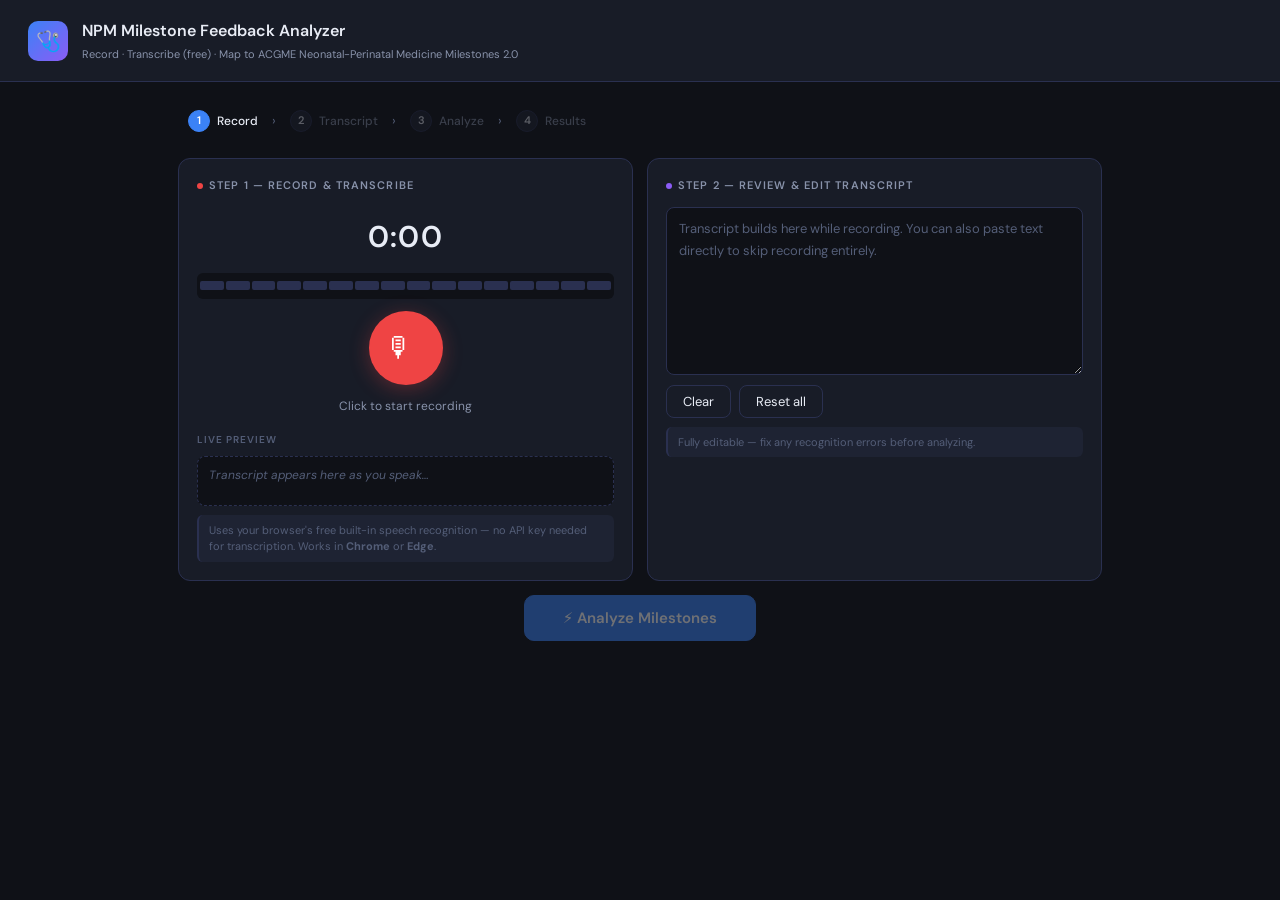
==== commit 1b3d8f10: "Add files via upload" ====
--- a/index.html
+++ b/index.html
@@ -5,14 +5,14 @@
 <meta name="viewport" content="width=device-width, initial-scale=1.0">
 <title>NPM Milestone Feedback Analyzer</title>
 <style>
-  @import url('https://fonts.googleapis.com/css2?family=DM+Serif+Display&family=DM+Sans:wght@300;400;500;600&display=swap');
+  @import url('https://fonts.googleapis.com/css2?family=DM+Sans:wght@400;500;600&display=swap');
 
   :root {
     --bg: #0f1117;
     --surface: #181c27;
     --surface2: #1e2333;
     --border: #2a3050;
-    --accent: #3b82f6;
+    --blue: #3b82f6;
     --purple: #8b5cf6;
     --green: #10b981;
     --amber: #f59e0b;
@@ -21,7 +21,7 @@
     --text: #e8ecf5;
     --muted: #8892aa;
     --dim: #545e78;
-    --r: 12px;
+    --radius: 12px;
   }
 
   * { box-sizing: border-box; margin: 0; padding: 0; }
@@ -35,670 +35,792 @@
     line-height: 1.6;
   }
 
-  /* ── Header ── */
-  .hdr {
+  .header {
     background: var(--surface);
     border-bottom: 1px solid var(--border);
     padding: 18px 28px;
-    display: flex;
-    align-items: center;
-    justify-content: space-between;
-    gap: 12px;
-  }
-  .hdr-left { display: flex; align-items: center; gap: 14px; }
+    display: flex; align-items: center; gap: 14px;
+  }
   .logo {
     width: 40px; height: 40px; border-radius: 10px; flex-shrink: 0;
-    background: linear-gradient(135deg, var(--accent), var(--purple));
+    background: linear-gradient(135deg, var(--blue), var(--purple));
     display: flex; align-items: center; justify-content: center; font-size: 20px;
   }
-  .hdr h1 { font-size: 16px; font-weight: 600; }
-  .hdr p  { font-size: 11px; color: var(--muted); margin-top: 1px; }
-
-  /* ── API Key banner ── */
-  #key-banner {
-    background: var(--surface2);
-    border-bottom: 1px solid var(--border);
-    padding: 10px 28px;
-    display: flex;
-    align-items: center;
-    gap: 10px;
-    flex-wrap: wrap;
-  }
-  #key-banner label { font-size: 12px; color: var(--muted); white-space: nowrap; font-weight: 500; }
-  #key-banner input {
-    flex: 1; min-width: 260px;
-    background: var(--bg); border: 1px solid var(--border); border-radius: 7px;
-    color: var(--text); padding: 7px 12px;
-    font-family: inherit; font-size: 13px; outline: none;
-  }
-  #key-banner input:focus { border-color: var(--accent); }
-  .key-status { font-size: 11px; white-space: nowrap; }
-  .key-status.ok  { color: var(--green); }
-  .key-status.missing { color: var(--amber); }
-
-  /* ── Main layout ── */
-  .wrap { max-width: 960px; margin: 0 auto; padding: 22px 18px; }
-
-  /* ── Steps ── */
-  .steps { display: flex; align-items: center; gap: 4px; margin-bottom: 20px; flex-wrap: wrap; }
-  .step { display: flex; align-items: center; gap: 8px; padding: 6px 10px; border-radius: 8px; opacity: .35; transition: opacity .3s; }
+  .header h1 { font-size: 16px; font-weight: 600; }
+  .header p  { font-size: 11px; color: var(--muted); margin-top: 2px; }
+
+  .main { max-width: 960px; margin: 0 auto; padding: 22px 18px; }
+
+  .steps { display: flex; align-items: center; gap: 2px; margin-bottom: 20px; flex-wrap: wrap; }
+  .step  { display: flex; align-items: center; gap: 7px; padding: 6px 10px; opacity: 0.35; transition: opacity .3s; }
   .step.active { opacity: 1; }
-  .step.done   { opacity: .7; }
-  .step-n {
+  .step.done   { opacity: 0.7; }
+  .step-num {
     width: 22px; height: 22px; border-radius: 50%; flex-shrink: 0;
     background: var(--surface2); border: 1px solid var(--border);
     display: flex; align-items: center; justify-content: center;
     font-size: 11px; font-weight: 600; transition: all .3s;
   }
-  .step.active .step-n { background: var(--accent); border-color: var(--accent); color: #fff; }
-  .step.done   .step-n { background: var(--green);  border-color: var(--green);  color: #fff; }
-  .step-lbl { font-size: 12px; font-weight: 500; color: var(--muted); }
-  .step.active .step-lbl { color: var(--text); }
-  .arr { color: var(--dim); font-size: 13px; }
-
-  /* ── Two-col grid ── */
+  .step.active .step-num { background: var(--blue);  border-color: var(--blue);  color: #fff; }
+  .step.done   .step-num { background: var(--green); border-color: var(--green); color: #fff; }
+  .step-label { font-size: 12px; font-weight: 500; color: var(--muted); }
+  .step.active .step-label { color: var(--text); }
+  .arrow { color: var(--dim); font-size: 13px; padding: 0 2px; }
+
   .grid { display: grid; grid-template-columns: 1fr 1fr; gap: 14px; margin-bottom: 14px; }
-  @media (max-width: 620px) { .grid { grid-template-columns: 1fr; } }
-
-  /* ── Card ── */
-  .card { background: var(--surface); border: 1px solid var(--border); border-radius: var(--r); padding: 18px; }
-  .card-lbl {
+  @media (max-width: 600px) { .grid { grid-template-columns: 1fr; } }
+
+  .card { background: var(--surface); border: 1px solid var(--border); border-radius: var(--radius); padding: 18px; }
+  .card-title {
     font-size: 11px; font-weight: 600; text-transform: uppercase; letter-spacing: .1em;
     color: var(--muted); margin-bottom: 12px; display: flex; align-items: center; gap: 6px;
   }
   .dot { width: 6px; height: 6px; border-radius: 50%; flex-shrink: 0; }
 
-  /* ── Record ── */
   .rec-center { display: flex; flex-direction: column; align-items: center; gap: 12px; padding: 6px 0; }
-  .timer { font-family: 'DM Serif Display', serif; font-size: 30px; color: var(--text); letter-spacing: .04em; }
+  .timer { font-size: 30px; font-weight: 600; letter-spacing: .04em; font-variant-numeric: tabular-nums; }
+
   .meter {
     width: 100%; height: 26px; background: var(--bg); border-radius: 6px;
     display: flex; align-items: center; padding: 0 3px; gap: 2px; overflow: hidden;
   }
-  .seg { flex: 1; height: 10px; border-radius: 2px; background: var(--border); transition: background .08s, height .08s; }
+  .seg { flex: 1; height: 9px; border-radius: 2px; background: var(--border); transition: background .08s, height .08s; }
+
   .rec-btn {
     width: 74px; height: 74px; border-radius: 50%; border: none; cursor: pointer;
     font-size: 28px; background: var(--red); color: #fff;
-    box-shadow: 0 4px 20px rgba(239,68,68,.3);
-    transition: transform .2s, box-shadow .2s;
+    box-shadow: 0 4px 20px rgba(239,68,68,.3); transition: transform .2s, box-shadow .2s;
   }
   .rec-btn:hover:not(:disabled) { transform: scale(1.06); box-shadow: 0 6px 26px rgba(239,68,68,.45); }
-  .rec-btn.on { animation: pulse 1.5s infinite; }
-  .rec-btn:disabled { opacity: .35; cursor: not-allowed; }
+  .rec-btn.recording { animation: pulse 1.5s infinite; }
+  .rec-btn:disabled  { opacity: .35; cursor: not-allowed; }
+
   @keyframes pulse {
-    0%,100% { box-shadow: 0 4px 20px rgba(239,68,68,.3), 0 0 0 0 rgba(239,68,68,.4); }
-    50%      { box-shadow: 0 4px 20px rgba(239,68,68,.4), 0 0 0 14px rgba(239,68,68,0); }
-  }
-  .rec-st { font-size: 12px; color: var(--muted); text-align: center; line-height: 1.4; }
-
-  /* ── Live preview ── */
-  .live {
+    0%,100% { box-shadow: 0 4px 20px rgba(239,68,68,.3), 0 0 0 0    rgba(239,68,68,.35); }
+    50%      { box-shadow: 0 4px 20px rgba(239,68,68,.4), 0 0 0 14px rgba(239,68,68,0);  }
+  }
+
+  .rec-status { font-size: 12px; color: var(--muted); text-align: center; }
+
+  .live-preview {
     background: var(--bg); border: 1px dashed var(--border); border-radius: 8px;
     padding: 9px 11px; font-size: 12px; color: var(--dim); font-style: italic;
     min-height: 50px; line-height: 1.6; word-break: break-word;
     margin-top: 8px; transition: border-color .3s;
   }
-  .live.on { border-color: var(--red); color: var(--text); font-style: normal; }
-
-  /* ── Textarea ── */
+  .live-preview.active { border-color: var(--red); color: var(--text); font-style: normal; }
+
   textarea {
     width: 100%; min-height: 168px;
     background: var(--bg); border: 1px solid var(--border); border-radius: 8px;
-    color: var(--text); padding: 10px 12px; font-family: inherit; font-size: 13px;
-    resize: vertical; outline: none; line-height: 1.7; transition: border-color .2s;
-  }
-  textarea:focus { border-color: var(--accent); }
+    color: var(--text); padding: 10px 12px;
+    font-family: inherit; font-size: 13px; resize: vertical; outline: none; line-height: 1.7;
+    transition: border-color .2s;
+  }
+  textarea:focus { border-color: var(--blue); }
   textarea::placeholder { color: var(--dim); }
 
-  /* ── Buttons ── */
   .btn-row { display: flex; gap: 8px; margin-top: 10px; flex-wrap: wrap; }
   button {
     padding: 7px 16px; border-radius: 8px; border: 1px solid var(--border);
-    background: transparent; color: var(--text); font-family: inherit; font-size: 13px;
-    cursor: pointer; transition: background .15s; display: inline-flex; align-items: center; gap: 6px;
+    background: transparent; color: var(--text);
+    font-family: inherit; font-size: 13px; cursor: pointer;
+    transition: background .15s; display: inline-flex; align-items: center; gap: 6px;
   }
   button:hover:not(:disabled) { background: var(--surface2); }
   button:disabled { opacity: .4; cursor: not-allowed; }
-  .btn-primary { background: var(--accent) !important; border-color: var(--accent) !important; color: #fff !important; font-weight: 600; }
+
+  .btn-primary {
+    background: var(--blue) !important; border-color: var(--blue) !important;
+    color: #fff !important; font-weight: 600;
+  }
   .btn-primary:hover:not(:disabled) { background: #2563eb !important; border-color: #2563eb !important; }
 
   .analyze-wrap { display: flex; justify-content: center; margin: 4px 0 20px; }
   .analyze-btn  { padding: 12px 38px; font-size: 15px; border-radius: 10px; }
 
-  /* ── Tips / errors ── */
   .tip {
     font-size: 11px; color: var(--dim); margin-top: 9px;
     padding: 7px 10px; background: var(--surface2);
     border-radius: 6px; border-left: 2px solid var(--border); line-height: 1.5;
   }
-  .tip.warn  { border-left-color: var(--amber); color: #c8a870; }
-  .err-box {
+  .tip.warn { border-left-color: var(--amber); color: #c8a870; }
+
+  .error-box {
     padding: 10px 14px; background: rgba(239,68,68,.1);
     border: 1px solid rgba(239,68,68,.3); border-radius: 8px;
     color: #f87171; font-size: 13px; margin-top: 10px;
   }
 
-  /* ── Spinner ── */
-  .spin {
-    width: 16px; height: 16px;
+  .spinner {
+    width: 15px; height: 15px; flex-shrink: 0;
     border: 2px solid rgba(255,255,255,.3); border-top-color: #fff;
-    border-radius: 50%; animation: sp .7s linear infinite; flex-shrink: 0;
-  }
-  @keyframes sp { to { transform: rotate(360deg); } }
-
-  /* ── Results ── */
+    border-radius: 50%; animation: spin .7s linear infinite;
+  }
+  @keyframes spin { to { transform: rotate(360deg); } }
+
   .summary {
-    background: var(--surface); border: 1px solid var(--border); border-radius: var(--r);
-    padding: 18px; margin-bottom: 14px; display: flex; gap: 18px; flex-wrap: wrap; align-items: flex-start;
-  }
-  .stat { display: flex; flex-direction: column; gap: 3px; }
-  .stat-v { font-family: 'DM Serif Display', serif; font-size: 28px; color: var(--accent); line-height: 1; }
-  .stat-l { font-size: 10px; text-transform: uppercase; letter-spacing: .08em; color: var(--muted); }
-  .vdiv   { width: 1px; background: var(--border); align-self: stretch; }
-
-  .obs { flex: 1; min-width: 160px; display: flex; flex-direction: column; gap: 8px; }
-  .obs-txt { font-size: 13px; color: var(--text); line-height: 1.6; }
-  .chips  { display: flex; flex-wrap: wrap; gap: 5px; }
-  .chip   { display: inline-block; padding: 3px 9px; border-radius: 20px; font-size: 11px; border: 1px solid; }
-  .chip-g { background: rgba(16,185,129,.1); border-color: rgba(16,185,129,.3); color: #34d399; }
-  .chip-a { background: rgba(245,158,11,.1); border-color: rgba(245,158,11,.3); color: #fbbf24; }
-
-  .mcard  { background: var(--surface); border: 1px solid var(--border); border-radius: var(--r); overflow: hidden; margin-bottom: 10px; }
-  .mhead  { padding: 12px 16px; display: flex; align-items: center; justify-content: space-between; border-bottom: 1px solid var(--border); background: var(--surface2); }
-  .mname  { font-weight: 600; font-size: 14px; }
-  .msub   { font-size: 11px; margin-top: 2px; }
-  .lvl-badge { display: flex; align-items: center; gap: 8px; }
-  .ldots  { display: flex; gap: 3px; }
-  .ldot   { width: 8px; height: 8px; border-radius: 50%; background: var(--border); }
-  .lnum   { font-family: 'DM Serif Display', serif; font-size: 20px; min-width: 28px; text-align: right; }
-
-  .mbody  { padding: 12px 16px; display: flex; flex-direction: column; gap: 9px; }
-  .slbl   { font-size: 10px; font-weight: 600; text-transform: uppercase; letter-spacing: .1em; color: var(--dim); margin-bottom: 3px; }
-  .evid   {
-    font-style: italic; color: var(--muted); font-size: 12px;
-    padding: 6px 10px; border-left: 2px solid var(--border);
-    background: var(--surface2); border-radius: 0 6px 6px 0; line-height: 1.6;
-  }
-  .achip  { display: inline-block; padding: 3px 9px; border-radius: 20px; font-size: 11px; border: 1px solid; margin: 2px 3px 2px 0; line-height: 1.4; }
-  .gitem  {
-    display: flex; align-items: flex-start; gap: 8px; padding: 7px 11px;
-    background: rgba(245,158,11,.07); border: 1px solid rgba(245,158,11,.2);
-    border-radius: 8px; font-size: 12px; color: #fbbf24; line-height: 1.5;
-  }
-  .rat    { font-size: 12px; color: var(--muted); line-height: 1.6; }
+    background: var(--surface); border: 1px solid var(--border); border-radius: var(--radius);
+    padding: 18px; margin-bottom: 14px;
+    display: flex; gap: 18px; flex-wrap: wrap; align-items: flex-start;
+  }
+  .stat { display: flex; flex-direction: column; gap: 2px; }
+  .stat-value { font-size: 28px; font-weight: 700; color: var(--blue); line-height: 1; }
+  .stat-label { font-size: 10px; text-transform: uppercase; letter-spacing: .08em; color: var(--muted); }
+  .v-divider  { width: 1px; background: var(--border); align-self: stretch; }
+  .obs        { flex: 1; min-width: 160px; display: flex; flex-direction: column; gap: 8px; }
+  .obs-text   { font-size: 13px; color: var(--text); line-height: 1.6; }
+  .chip-row   { display: flex; flex-wrap: wrap; gap: 5px; }
+  .chip       { padding: 3px 9px; border-radius: 20px; font-size: 11px; border: 1px solid; }
+  .chip-green { background: rgba(16,185,129,.1); border-color: rgba(16,185,129,.3); color: #34d399; }
+  .chip-amber { background: rgba(245,158,11,.1);  border-color: rgba(245,158,11,.3);  color: #fbbf24; }
+
+  .m-card { background: var(--surface); border: 1px solid var(--border); border-radius: var(--radius); overflow: hidden; margin-bottom: 10px; }
+  .m-head { padding: 12px 16px; display: flex; align-items: center; justify-content: space-between; border-bottom: 1px solid var(--border); background: var(--surface2); }
+  .m-name { font-weight: 600; font-size: 14px; }
+  .m-sub  { font-size: 11px; margin-top: 2px; }
+  .level-badge { display: flex; align-items: center; gap: 8px; }
+  .level-dots  { display: flex; gap: 3px; }
+  .level-dot   { width: 8px; height: 8px; border-radius: 50%; background: var(--border); }
+  .level-num   { font-size: 20px; font-weight: 700; min-width: 28px; text-align: right; }
+  .m-body { padding: 12px 16px; display: flex; flex-direction: column; gap: 9px; }
+  .sec-label { font-size: 10px; font-weight: 600; text-transform: uppercase; letter-spacing: .1em; color: var(--dim); margin-bottom: 3px; }
+  .evidence { font-style: italic; color: var(--muted); font-size: 12px; padding: 6px 10px; border-left: 2px solid var(--border); background: var(--surface2); border-radius: 0 6px 6px 0; line-height: 1.6; }
+  .anchor-chip { display: inline-block; padding: 3px 9px; border-radius: 20px; font-size: 11px; border: 1px solid; margin: 2px 3px 2px 0; line-height: 1.4; }
+  .gap-item { display: flex; align-items: flex-start; gap: 8px; padding: 7px 11px; background: rgba(245,158,11,.07); border: 1px solid rgba(245,158,11,.2); border-radius: 8px; font-size: 12px; color: #fbbf24; line-height: 1.5; }
+  .rationale { font-size: 12px; color: var(--muted); line-height: 1.6; }
 </style>
 </head>
 <body>
 
-<!-- ══ HEADER ══ -->
-<div class="hdr">
-  <div class="hdr-left">
-    <div class="logo">🩺</div>
-    <div>
-      <h1>NPM Milestone Feedback Analyzer</h1>
-      <p>Record · Transcribe (free) · Map to ACGME Neonatal-Perinatal Medicine Milestones 2.0</p>
-    </div>
+<div class="header">
+  <div class="logo">🩺</div>
+  <div>
+    <h1>NPM Milestone Feedback Analyzer</h1>
+    <p>Record · Transcribe (free) · Map to ACGME Neonatal-Perinatal Medicine Milestones 2.0</p>
   </div>
 </div>
 
-<!-- ══ API KEY BANNER ══ -->
-<div id="key-banner">
-  <label for="apiKey">🔑 Anthropic API Key</label>
-  <input type="password" id="apiKey" placeholder="sk-ant-api03-…" autocomplete="off" oninput="saveKey()" />
-  <button onclick="toggleKeyVis()" style="padding:6px 12px;font-size:12px;" title="Show/hide key">👁</button>
-  <span class="key-status missing" id="keyStatus">No key saved</span>
-  <button onclick="clearKey()" style="padding:6px 12px;font-size:12px;color:#f87171;border-color:rgba(239,68,68,.3)">Clear key</button>
-</div>
-
-<!-- ══ MAIN ══ -->
-<div class="wrap">
-
-  <!-- Steps -->
+<div class="main">
+
   <div class="steps">
-    <div class="step active" id="step1"><div class="step-n">1</div><span class="step-lbl">Record</span></div>
-    <span class="arr">›</span>
-    <div class="step" id="step2"><div class="step-n">2</div><span class="step-lbl">Transcript</span></div>
-    <span class="arr">›</span>
-    <div class="step" id="step3"><div class="step-n">3</div><span class="step-lbl">Analyze</span></div>
-    <span class="arr">›</span>
-    <div class="step" id="step4"><div class="step-n">4</div><span class="step-lbl">Results</span></div>
+    <div class="step active" id="step1"><div class="step-num">1</div><span class="step-label">Record</span></div>
+    <span class="arrow">›</span>
+    <div class="step" id="step2"><div class="step-num">2</div><span class="step-label">Transcript</span></div>
+    <span class="arrow">›</span>
+    <div class="step" id="step3"><div class="step-num">3</div><span class="step-label">Analyze</span></div>
+    <span class="arrow">›</span>
+    <div class="step" id="step4"><div class="step-num">4</div><span class="step-label">Results</span></div>
   </div>
 
-  <!-- Grid -->
   <div class="grid">
-
-    <!-- Record card -->
     <div class="card">
-      <div class="card-lbl"><div class="dot" style="background:var(--red)"></div>Step 1 — Record &amp; Transcribe</div>
+      <div class="card-title"><div class="dot" style="background:var(--red)"></div>Step 1 — Record &amp; Transcribe</div>
       <div class="rec-center">
-        <div class="timer" id="tmr">0:00</div>
-        <div class="meter" id="meter">
-          <div class="seg" id="m0"></div><div class="seg" id="m1"></div><div class="seg" id="m2"></div><div class="seg" id="m3"></div>
-          <div class="seg" id="m4"></div><div class="seg" id="m5"></div><div class="seg" id="m6"></div><div class="seg" id="m7"></div>
-          <div class="seg" id="m8"></div><div class="seg" id="m9"></div><div class="seg" id="m10"></div><div class="seg" id="m11"></div>
-          <div class="seg" id="m12"></div><div class="seg" id="m13"></div><div class="seg" id="m14"></div><div class="seg" id="m15"></div>
+        <div class="timer" id="timer">0:00</div>
+        <div class="meter">
+          <div class="seg" id="m0"></div><div class="seg" id="m1"></div>
+          <div class="seg" id="m2"></div><div class="seg" id="m3"></div>
+          <div class="seg" id="m4"></div><div class="seg" id="m5"></div>
+          <div class="seg" id="m6"></div><div class="seg" id="m7"></div>
+          <div class="seg" id="m8"></div><div class="seg" id="m9"></div>
+          <div class="seg" id="m10"></div><div class="seg" id="m11"></div>
+          <div class="seg" id="m12"></div><div class="seg" id="m13"></div>
+          <div class="seg" id="m14"></div><div class="seg" id="m15"></div>
         </div>
-        <button class="rec-btn" id="recBtn" onclick="toggleRec()">🎙</button>
-        <div class="rec-st" id="recSt">Click to start recording</div>
+        <button class="rec-btn" id="recBtn" onclick="toggleRecording()">🎙</button>
+        <div class="rec-status" id="recStatus">Click to start recording</div>
       </div>
       <div style="margin-top:10px">
-        <div class="slbl" style="margin-bottom:4px">Live preview</div>
-        <div class="live" id="liveBox">Transcript appears here as you speak…</div>
+        <div class="sec-label" style="margin-bottom:4px">Live preview</div>
+        <div class="live-preview" id="livePreview">Transcript appears here as you speak…</div>
       </div>
-      <div id="recErr"></div>
+      <div id="recError"></div>
       <div class="tip" id="browserTip">Uses your browser's free built-in speech recognition — no API key needed for transcription. Works in <strong>Chrome</strong> or <strong>Edge</strong>.</div>
     </div>
 
-    <!-- Transcript card -->
     <div class="card" style="display:flex;flex-direction:column">
-      <div class="card-lbl"><div class="dot" style="background:var(--purple)"></div>Step 2 — Review &amp; Edit Transcript</div>
-      <textarea id="tbox" placeholder="Transcript builds here while recording. You can also paste text directly to skip recording."></textarea>
+      <div class="card-title"><div class="dot" style="background:var(--purple)"></div>Step 2 — Review &amp; Edit Transcript</div>
+      <textarea id="transcriptBox" placeholder="Transcript builds here while recording. You can also paste text directly to skip recording entirely."></textarea>
       <div class="btn-row">
-        <button onclick="clearTx()">Clear</button>
+        <button onclick="clearTranscript()">Clear</button>
         <button onclick="resetAll()">Reset all</button>
       </div>
       <div class="tip">Fully editable — fix any recognition errors before analyzing.</div>
     </div>
-
-  </div><!-- /grid -->
-
-  <!-- Analyze button -->
+  </div>
+
   <div class="analyze-wrap">
-    <button class="btn-primary analyze-btn" id="aBtn" onclick="doAnalyze()" disabled>⚡ Analyze Milestones</button>
+    <button class="btn-primary analyze-btn" id="analyzeBtn" onclick="runAnalysis()" disabled>⚡ Analyze Milestones</button>
   </div>
 
-  <div id="analyzeErr"></div>
+  <div id="analyzeError"></div>
   <div id="results"></div>
 
-</div><!-- /wrap -->
+</div>
 
 <script>
-// ══════════════════════════════════════════════
-//  API KEY MANAGEMENT
-// ══════════════════════════════════════════════
-const KEY_STORE = 'npm_analyzer_api_key';
-
-function loadKey() {
-  const k = localStorage.getItem(KEY_STORE) || '';
-  document.getElementById('apiKey').value = k;
-  updateKeyStatus(k);
-}
-
-function saveKey() {
-  const k = document.getElementById('apiKey').value.trim();
-  if (k) localStorage.setItem(KEY_STORE, k);
-  else    localStorage.removeItem(KEY_STORE);
-  updateKeyStatus(k);
-}
-
-function updateKeyStatus(k) {
-  const el = document.getElementById('keyStatus');
-  if (k && k.startsWith('sk-ant')) {
-    el.textContent = '✓ Key saved';
-    el.className = 'key-status ok';
-  } else if (k) {
-    el.textContent = '⚠ Key format looks off';
-    el.className = 'key-status missing';
-  } else {
-    el.textContent = 'No key saved';
-    el.className = 'key-status missing';
-  }
-}
-
-function clearKey() {
-  localStorage.removeItem(KEY_STORE);
-  document.getElementById('apiKey').value = '';
-  updateKeyStatus('');
-}
-
-function toggleKeyVis() {
-  const inp = document.getElementById('apiKey');
-  inp.type = inp.type === 'password' ? 'text' : 'password';
-}
-
-function getKey() { return localStorage.getItem(KEY_STORE) || document.getElementById('apiKey').value.trim(); }
-
-// ══════════════════════════════════════════════
-//  MILESTONE DATA
-// ══════════════════════════════════════════════
-const MS = [
-  {d:"Patient Care",s:"PC1",n:"Neonatal and Maternal History",l:["Gathers information following a template","Adapts the template to filter and prioritize pertinent positives and negatives","Gathers and synthesizes the history for uncomplicated or typical presentations","Gathers and synthesizes the history for complicated or atypical presentations, including protected family health information","Synthesizes and reappraises the history incorporating subtle clues for potentially rare presentations"]},
-  {d:"Patient Care",s:"PC2",n:"Physical Exam",l:["Performs a physical examination based on a template","Performs a complete physical examination and identifies variants and abnormal findings","Adapts the physical examination based on gestational age, patient status, and clinical acuity to build a differential diagnosis","Synthesizes and reappraises physical examination information to narrow the differential diagnoses","Detects and integrates subtle physical examination findings to distinguish nuances among competing diagnoses"]},
-  {d:"Patient Care",s:"PC3",n:"Organization and Prioritization of Patient Care",l:["Organizes patient care for an individual patient","Organizes patient care responsibilities for multiple patients","Prioritizes and delegates simultaneous care of patients; triages urgent and emergent issues","Efficiently prioritizes and delegates patient care, maintains situational awareness, and anticipates urgent issues","Serves as a role model and coach for balancing patient care responsibilities and unit needs"]},
-  {d:"Patient Care",s:"PC4",n:"Clinical Reasoning",l:["Uses pattern recognition to formulate a broad differential diagnosis","Develops illness scripts and formulates a holistic patient assessment","Refines illness scripts while using strategies to identify cognitive bias","Reappraises illness scripts in real time while using strategies to minimize cognitive bias","Serves as a role model in clinical reasoning and strategies to minimize cognitive bias"]},
-  {d:"Patient Care",s:"PC5",n:"Disease Management in Neonatal Care",l:["Develops and implements care plans for patients with a low level of acuity/complexity","Develops and implements care plans for patients with a high level of acuity/complexity","Coordinates and implements multidisciplinary care plans for high acuity/complexity patients","Manages patients with multiple levels of acuity/complexity while anticipating future needs","Role models and coaches others in complex multidisciplinary care while anticipating future needs"]},
-  {d:"Patient Care",s:"PC6",n:"Procedures",l:["Performs simple procedures with assistance; recognizes common complications","Performs complex procedures with assistance; recognizes uncommon complications","Performs complex procedures; anticipates, recognizes, and manages common complications","Adapts technique based on patient acuity and anatomy; manages uncommon complications","Is recognized as a procedural expert"]},
-  {d:"Patient Care",s:"PC7",n:"Emergency Stabilization",l:["Identifies unstable patients and performs basic interventions","Identifies patients with acute deterioration and initiates advanced resuscitation measures","Leads resuscitations including critical decision making and anticipates next steps","Integrates family and support services while leading resuscitations","Coaches others to lead resuscitations while integrating family and support services"]},
-  {d:"Patient Care",s:"PC8",n:"Discharge from the NICU",l:["Identifies patient readiness and prepares the patient for discharge","Makes discharge decisions for low-complexity patients and addresses family resources","Partners with family in discharge planning for moderate complexity, coordinating multidisciplinary follow-up","Partners with family in discharge planning for high-complexity patients, coordinating multidisciplinary follow-up","Role models partnering with families in discharging high-complexity patients"]},
-  {d:"Medical Knowledge",s:"MK1",n:"Neonatal-Perinatal Medical Knowledge",l:["Demonstrates basic knowledge of normal maternal-fetal and neonatal physiology","Demonstrates knowledge of maternal-fetal and neonatal pathophysiology","Applies knowledge of pathophysiology of common and typical conditions to guide patient care","Integrates knowledge of pathophysiology of complicated and atypical conditions to guide patient care","Is recognized as an expert in maternal-fetal and neonatal pathophysiology"]},
-  {d:"Medical Knowledge",s:"MK2",n:"Diagnostic Evaluation",l:["Demonstrates knowledge of diagnostic evaluations","Demonstrates knowledge of risks, benefits, indications, and alternatives to common diagnostic evaluations","Applies knowledge of diagnostic evaluations based on risks, benefits, and limitations to patient care","Applies knowledge of diagnostic evaluations including pre-test probability to achieve high-value care","Role models diagnostic evaluation that achieves high-value care"]},
-  {d:"Systems-Based Practice",s:"SBP1",n:"Patient Safety",l:["Demonstrates knowledge of common patient safety events and how to report them","Identifies system factors that lead to patient safety events; reports through institutional systems","Participates in analysis and disclosure of patient safety events","Conducts analysis of patient safety events and offers error prevention strategies; discloses to families","Actively engages teams to modify systems to prevent patient safety events; role models disclosure"]},
-  {d:"Systems-Based Practice",s:"SBP2",n:"Quality Improvement",l:["Demonstrates knowledge of basic quality improvement methodologies and metrics","Describes local quality improvement initiatives","Participates in local quality improvement initiatives","Demonstrates skills required to identify, develop, implement, and analyze a quality improvement project","Creates, implements, and assesses quality improvement initiatives at the institutional or community level"]},
-  {d:"Systems-Based Practice",s:"SBP3",n:"System Navigation — Coordination of Care",l:["Lists interprofessional individuals involved in patient's care coordination","Coordinates care in routine clinical situations incorporating interprofessional teams","Coordinates care in complex clinical situations effectively utilizing interprofessional teams","Coordinates interprofessional patient-centered care across disciplines, actively assisting families","Coaches others in interprofessional patient-centered care coordination"]},
-  {d:"Systems-Based Practice",s:"SBP4",n:"System Navigation — Transitions in Care",l:["Uses a standard template for transitions of care/hand-offs","Adapts a standard template for safe and effective transitions in routine clinical situations","Performs safe and effective transitions in complex clinical situations ensuring closed-loop communication","Performs and advocates for safe and effective transitions within and across health care delivery systems","Coaches others in improving transitions of care to optimize patient outcomes"]},
-  {d:"Systems-Based Practice",s:"SBP5",n:"Population and Community Health",l:["Demonstrates awareness of population and community health needs and disparities","Identifies specific population and community health needs and disparities; identifies local resources","Uses local resources effectively to meet needs and reduce health disparities","Adapts practice to provide for needs and reduce health disparities of a specific population","Advocates at local, regional, or national level for populations with health care disparities"]},
-  {d:"Systems-Based Practice",s:"SBP6",n:"Physician Role in Health Care Systems",l:["Engages in discussions about cost-conscious care and key components of the health care delivery system","Identifies relationships between the delivery system, cost-conscious care, and impact on patient care","Discusses need for changes in clinical approaches based on evidence, outcomes, and cost-effectiveness","Advocates for the promotion of safe, quality, and high-value care","Coaches others to promote safe, quality, and high-value care across health care systems"]},
-  {d:"Practice-Based Learning and Improvement",s:"PBLI1",n:"Evidence-Based and Informed Practice",l:["Develops an answerable clinical question and accesses available evidence, with guidance","Independently articulates clinical question and accesses available evidence","Locates and applies evidence, integrated with patient preference, to the care of patients","Critically appraises and applies evidence even in the face of uncertainty to guide care for individual patients","Coaches others to critically appraise and apply evidence for complex patients"]},
-  {d:"Practice-Based Learning and Improvement",s:"PBLI2",n:"Reflective Practice and Commitment to Personal Growth",l:["Participates in feedback sessions; develops goals with assistance; demonstrates openness to feedback","Designs a learning plan based on goals, feedback, and performance data with assistance; seeks feedback episodically","Designs and implements a learning plan by reflecting on gaps between expectations and performance; seeks feedback consistently","Adapts learning plan using long-term professional goals, self-reflection, and performance data","Role models seeking and incorporating feedback; demonstrates continuous self-reflection and coaches others"]},
-  {d:"Professionalism",s:"PROF1",n:"Professional Behavior",l:["Identifies expected professional behaviors and potential triggers for lapses","Demonstrates professional behavior with occasional lapses; demonstrates accountability with guidance","Maintains professional behavior in complex or stressful situations; fully engages in patient care","Recognizes situations that may trigger professionalism lapses and intervenes; exhibits a sense of duty","Models professional behavior and coaches others; extends the role of the neonatologist beyond patient care"]},
-  {d:"Professionalism",s:"PROF2",n:"Ethical Principles",l:["Demonstrates knowledge of ethical principles underlying informed consent, surrogate decision making, confidentiality, and error disclosure","Applies ethical principles in common situations","Analyzes complex situations using ethical principles; seeks help when needed","Manages and seeks to resolve ethical dilemmas using appropriate resources","Called upon to consult in complex ethical dilemmas; identifies system-level factors that exacerbate ethical issues"]},
-  {d:"Professionalism",s:"PROF3",n:"Accountability/Conscientiousness",l:["Performs tasks and responsibilities with prompting","Performs tasks and responsibilities in a timely manner in routine situations","Performs tasks and responsibilities thoroughly and timely in complex or stressful situations","Coaches others to ensure tasks are completed thoroughly and timely in complex situations","Creates strategies to enhance others' ability to efficiently complete tasks and responsibilities"]},
-  {d:"Professionalism",s:"PROF4",n:"Well-Being",l:["Recognizes the importance of addressing personal and professional well-being","Describes institutional resources that promote well-being; recognizes factors that impact well-being","Describes interactions between institutional and personal factors that impact well-being","Advanced application of understanding interactions between institutional and personal factors","Coaches and supports colleagues to optimize well-being at the team, program, or institutional level"]},
-  {d:"Interpersonal and Communication Skills",s:"ICS1",n:"Family-Centered Communication",l:["Demonstrates respect and attempts to establish rapport; attempts to adjust communication based on family expectations","Establishes a therapeutic relationship in straightforward encounters; adjusts communication to mitigate barriers","Establishes a culturally competent therapeutic relationship; communicates with sensitivity, elicits family values","Establishes therapeutic relationships in complex encounters including ambiguity/conflict; uses shared decision making","Mentors others in positive therapeutic relationships; models and coaches others in family-centered communication"]},
-  {d:"Interpersonal and Communication Skills",s:"ICS2",n:"Interprofessional and Team Communication",l:["Respectfully requests a consultation with guidance; identifies members of the interprofessional team","Clearly and concisely requests consultation communicating patient information; participates within the team","Formulates a specific question for consultation and tailors communication strategy; uses bi-directional communication","Coordinates consultant recommendations to optimize patient care; facilitates interprofessional team communication","Maintains collaborative relationship with referring providers; coaches others in effective interprofessional communication"]},
-  {d:"Interpersonal and Communication Skills",s:"ICS3",n:"Communication within Health Care Systems",l:["Records accurate information in the patient record; responds to multiple forms of communication","Records accurate and timely information in the patient record; selects appropriate method of communication with prompting","Concisely documents diagnostic and therapeutic reasoning; aligns communication type with message based on urgency","Documents diagnostic and therapeutic reasoning including anticipatory guidance; demonstrates exemplary communication","Models and coaches others in documenting diagnostic and therapeutic reasoning and written/verbal communication"]},
-  {d:"Interpersonal and Communication Skills",s:"ICS4",n:"Complex Communication — Serious News",l:["Delivers serious news and prognostic information to a patient's family","Delivers serious news while assessing what the patient's family understands about the clinical condition","Delivers serious news and prognostic information while adjusting communication based on the family's understanding","Tailors communication of serious news based on the family's needs, preferences, and degree of clinical uncertainty","Role models empathic communication of serious news and serves as a peer resource for others"]}
+
+// ================================================================
+//  STEP 1: REPLACE THE URL BELOW WITH YOUR CLOUDFLARE WORKER URL
+//  Example: 'https://npm-proxy.yourname.workers.dev'
+//  Leave it as-is and you will see a helpful error message.
+// ================================================================
+const PROXY_URL = 'https://npm-proxy.jaclynbwiggins.workers.dev/';
+// ================================================================
+
+
+// ----------------------------------------------------------------
+//  MILESTONE DATA  (ACGME NPM Milestones 2.0 — all 26 domains)
+// ----------------------------------------------------------------
+const MILESTONES = [
+  { domain: 'Patient Care', sub: 'PC1', name: 'Neonatal and Maternal History', levels: [
+    'Gathers information following a template',
+    'Adapts the template to filter and prioritize pertinent positives and negatives',
+    'Gathers and synthesizes the history for uncomplicated or typical presentations',
+    'Gathers and synthesizes the history for complicated or atypical presentations, including protected family health information',
+    'Synthesizes and reappraises the history incorporating subtle clues for potentially rare presentations'
+  ]},
+  { domain: 'Patient Care', sub: 'PC2', name: 'Physical Exam', levels: [
+    'Performs a physical examination based on a template',
+    'Performs a complete physical examination and identifies variants and abnormal findings',
+    'Adapts the physical examination based on gestational age, patient status, and clinical acuity to build a differential diagnosis',
+    'Synthesizes and reappraises physical examination information to narrow the differential diagnoses',
+    'Detects and integrates subtle physical examination findings to distinguish nuances among competing diagnoses'
+  ]},
+  { domain: 'Patient Care', sub: 'PC3', name: 'Organization and Prioritization of Patient Care', levels: [
+    'Organizes patient care for an individual patient',
+    'Organizes patient care responsibilities for multiple patients',
+    'Prioritizes and delegates simultaneous care of patients; triages urgent and emergent issues',
+    'Efficiently prioritizes and delegates patient care, maintains situational awareness, and anticipates urgent issues',
+    'Serves as a role model and coach for balancing patient care responsibilities and unit needs'
+  ]},
+  { domain: 'Patient Care', sub: 'PC4', name: 'Clinical Reasoning', levels: [
+    'Uses pattern recognition to formulate a broad differential diagnosis',
+    'Develops illness scripts and formulates a holistic patient assessment',
+    'Refines illness scripts while using strategies to identify cognitive bias',
+    'Reappraises illness scripts in real time while using strategies to minimize cognitive bias',
+    'Serves as a role model in clinical reasoning and strategies to minimize cognitive bias'
+  ]},
+  { domain: 'Patient Care', sub: 'PC5', name: 'Disease Management in Neonatal Care', levels: [
+    'Develops and implements care plans for patients with a low level of acuity/complexity',
+    'Develops and implements care plans for patients with a high level of acuity/complexity',
+    'Coordinates and implements multidisciplinary care plans for high acuity/complexity patients',
+    'Manages patients with multiple levels of acuity/complexity while anticipating future needs',
+    'Role models and coaches others in complex multidisciplinary care while anticipating future needs and minimizing long-term complications'
+  ]},
+  { domain: 'Patient Care', sub: 'PC6', name: 'Procedures', levels: [
+    'Performs simple procedures with assistance; recognizes common complications',
+    'Performs complex procedures with assistance; recognizes uncommon complications',
+    'Performs complex procedures; anticipates, recognizes, and manages common complications',
+    'Adapts technique based on patient acuity and anatomy; manages uncommon complications',
+    'Is recognized as a procedural expert'
+  ]},
+  { domain: 'Patient Care', sub: 'PC7', name: 'Emergency Stabilization', levels: [
+    'Identifies unstable patients and performs basic interventions',
+    'Identifies patients with acute deterioration and initiates advanced resuscitation measures',
+    'Leads resuscitations including critical decision making and anticipates next steps',
+    'Integrates family and support services while leading resuscitations',
+    'Coaches others to lead resuscitations while integrating family and support services'
+  ]},
+  { domain: 'Patient Care', sub: 'PC8', name: 'Discharge from the NICU', levels: [
+    'Identifies patient readiness and prepares the patient for discharge',
+    'Makes discharge decisions for low-complexity patients and addresses family resources',
+    'Partners with family in discharge planning for moderate complexity, coordinating multidisciplinary follow-up',
+    'Partners with family in discharge planning for high-complexity patients, coordinating multidisciplinary follow-up',
+    'Role models partnering with families in discharging high-complexity patients'
+  ]},
+  { domain: 'Medical Knowledge', sub: 'MK1', name: 'Neonatal-Perinatal Medical Knowledge', levels: [
+    'Demonstrates basic knowledge of normal maternal-fetal and neonatal physiology',
+    'Demonstrates knowledge of maternal-fetal and neonatal pathophysiology',
+    'Applies knowledge of pathophysiology of common and typical conditions to guide patient care',
+    'Integrates knowledge of pathophysiology of complicated and atypical conditions to guide patient care',
+    'Is recognized as an expert in maternal-fetal and neonatal pathophysiology'
+  ]},
+  { domain: 'Medical Knowledge', sub: 'MK2', name: 'Diagnostic Evaluation', levels: [
+    'Demonstrates knowledge of diagnostic evaluations',
+    'Demonstrates knowledge of risks, benefits, indications, and alternatives to common diagnostic evaluations',
+    'Applies knowledge of diagnostic evaluations based on risks, benefits, and limitations to patient care',
+    'Applies knowledge of diagnostic evaluations including pre-test probability to achieve high-value care',
+    'Role models diagnostic evaluation that achieves high-value care'
+  ]},
+  { domain: 'Systems-Based Practice', sub: 'SBP1', name: 'Patient Safety', levels: [
+    'Demonstrates knowledge of common patient safety events and how to report them',
+    'Identifies system factors that lead to patient safety events; reports through institutional systems',
+    'Participates in analysis and disclosure of patient safety events',
+    'Conducts analysis of patient safety events and offers error prevention strategies; discloses to families',
+    'Actively engages teams to modify systems to prevent patient safety events; role models disclosure'
+  ]},
+  { domain: 'Systems-Based Practice', sub: 'SBP2', name: 'Quality Improvement', levels: [
+    'Demonstrates knowledge of basic quality improvement methodologies and metrics',
+    'Describes local quality improvement initiatives',
+    'Participates in local quality improvement initiatives',
+    'Demonstrates skills required to identify, develop, implement, and analyze a quality improvement project',
+    'Creates, implements, and assesses quality improvement initiatives at the institutional or community level'
+  ]},
+  { domain: 'Systems-Based Practice', sub: 'SBP3', name: 'System Navigation — Coordination of Care', levels: [
+    'Lists interprofessional individuals involved in patient care coordination',
+    'Coordinates care in routine clinical situations incorporating interprofessional teams',
+    'Coordinates care in complex clinical situations effectively utilizing interprofessional teams',
+    'Coordinates interprofessional patient-centered care across disciplines, actively assisting families',
+    'Coaches others in interprofessional patient-centered care coordination'
+  ]},
+  { domain: 'Systems-Based Practice', sub: 'SBP4', name: 'System Navigation — Transitions in Care', levels: [
+    'Uses a standard template for transitions of care/hand-offs',
+    'Adapts a standard template for safe and effective transitions in routine clinical situations',
+    'Performs safe and effective transitions in complex clinical situations ensuring closed-loop communication',
+    'Performs and advocates for safe and effective transitions within and across health care delivery systems',
+    'Coaches others in improving transitions of care to optimize patient outcomes'
+  ]},
+  { domain: 'Systems-Based Practice', sub: 'SBP5', name: 'Population and Community Health', levels: [
+    'Demonstrates awareness of population and community health needs and disparities',
+    'Identifies specific population and community health needs and disparities; identifies local resources',
+    'Uses local resources effectively to meet needs and reduce health disparities',
+    'Adapts practice to provide for needs and reduce health disparities of a specific population',
+    'Advocates at local, regional, or national level for populations with health care disparities'
+  ]},
+  { domain: 'Systems-Based Practice', sub: 'SBP6', name: 'Physician Role in Health Care Systems', levels: [
+    'Engages in discussions about cost-conscious care and key components of the health care delivery system',
+    'Identifies relationships between the delivery system, cost-conscious care, and impact on patient care',
+    'Discusses need for changes in clinical approaches based on evidence, outcomes, and cost-effectiveness',
+    'Advocates for the promotion of safe, quality, and high-value care',
+    'Coaches others to promote safe, quality, and high-value care across health care systems'
+  ]},
+  { domain: 'Practice-Based Learning and Improvement', sub: 'PBLI1', name: 'Evidence-Based and Informed Practice', levels: [
+    'Develops an answerable clinical question and accesses available evidence, with guidance',
+    'Independently articulates clinical question and accesses available evidence',
+    'Locates and applies evidence, integrated with patient preference, to the care of patients',
+    'Critically appraises and applies evidence even in the face of uncertainty to guide care for individual patients',
+    'Coaches others to critically appraise and apply evidence for complex patients'
+  ]},
+  { domain: 'Practice-Based Learning and Improvement', sub: 'PBLI2', name: 'Reflective Practice and Commitment to Personal Growth', levels: [
+    'Participates in feedback sessions; develops goals with assistance; demonstrates openness to feedback',
+    'Designs a learning plan based on goals, feedback, and performance data with assistance; seeks feedback episodically',
+    'Designs and implements a learning plan by reflecting on gaps between expectations and performance; seeks feedback consistently',
+    'Adapts learning plan using long-term professional goals, self-reflection, and performance data',
+    'Role models seeking and incorporating feedback; demonstrates continuous self-reflection and coaches others'
+  ]},
+  { domain: 'Professionalism', sub: 'PROF1', name: 'Professional Behavior', levels: [
+    'Identifies expected professional behaviors and potential triggers for lapses',
+    'Demonstrates professional behavior with occasional lapses; demonstrates accountability with guidance',
+    'Maintains professional behavior in complex or stressful situations; fully engages in patient care',
+    'Recognizes situations that may trigger professionalism lapses and intervenes; exhibits a sense of duty',
+    'Models professional behavior and coaches others; extends the role of the neonatologist beyond patient care'
+  ]},
+  { domain: 'Professionalism', sub: 'PROF2', name: 'Ethical Principles', levels: [
+    'Demonstrates knowledge of ethical principles underlying informed consent, surrogate decision making, confidentiality, and error disclosure',
+    'Applies ethical principles in common situations',
+    'Analyzes complex situations using ethical principles; seeks help when needed',
+    'Manages and seeks to resolve ethical dilemmas using appropriate resources',
+    'Called upon to consult in complex ethical dilemmas; identifies system-level factors that exacerbate ethical issues'
+  ]},
+  { domain: 'Professionalism', sub: 'PROF3', name: 'Accountability/Conscientiousness', levels: [
+    'Performs tasks and responsibilities with prompting',
+    'Performs tasks and responsibilities in a timely manner in routine situations',
+    'Performs tasks and responsibilities thoroughly and timely in complex or stressful situations',
+    'Coaches others to ensure tasks are completed thoroughly and timely in complex situations',
+    "Creates strategies to enhance others' ability to efficiently complete tasks and responsibilities"
+  ]},
+  { domain: 'Professionalism', sub: 'PROF4', name: 'Well-Being', levels: [
+    'Recognizes the importance of addressing personal and professional well-being',
+    'Describes institutional resources that promote well-being; recognizes factors that impact well-being',
+    'Describes interactions between institutional and personal factors that impact well-being',
+    'Advanced application of understanding interactions between institutional and personal factors',
+    'Coaches and supports colleagues to optimize well-being at the team, program, or institutional level'
+  ]},
+  { domain: 'Interpersonal and Communication Skills', sub: 'ICS1', name: 'Family-Centered Communication', levels: [
+    'Demonstrates respect and attempts to establish rapport; attempts to adjust communication based on family expectations',
+    'Establishes a therapeutic relationship in straightforward encounters; adjusts communication to mitigate barriers',
+    'Establishes a culturally competent therapeutic relationship; communicates with sensitivity, elicits family values',
+    'Establishes therapeutic relationships in complex encounters including ambiguity/conflict; uses shared decision making',
+    'Mentors others in positive therapeutic relationships; models and coaches others in family-centered communication'
+  ]},
+  { domain: 'Interpersonal and Communication Skills', sub: 'ICS2', name: 'Interprofessional and Team Communication', levels: [
+    'Respectfully requests a consultation with guidance; identifies members of the interprofessional team',
+    'Clearly and concisely requests consultation communicating patient information; participates within the team',
+    'Formulates a specific question for consultation and tailors communication strategy; uses bi-directional communication',
+    'Coordinates consultant recommendations to optimize patient care; facilitates interprofessional team communication',
+    'Maintains collaborative relationship with referring providers; coaches others in effective interprofessional communication'
+  ]},
+  { domain: 'Interpersonal and Communication Skills', sub: 'ICS3', name: 'Communication within Health Care Systems', levels: [
+    'Records accurate information in the patient record; responds to multiple forms of communication',
+    'Records accurate and timely information in the patient record; selects appropriate method of communication with prompting',
+    'Concisely documents diagnostic and therapeutic reasoning; aligns communication type with message based on urgency',
+    'Documents diagnostic and therapeutic reasoning including anticipatory guidance; demonstrates exemplary communication',
+    'Models and coaches others in documenting diagnostic and therapeutic reasoning and written/verbal communication'
+  ]},
+  { domain: 'Interpersonal and Communication Skills', sub: 'ICS4', name: 'Complex Communication — Serious News', levels: [
+    "Delivers serious news and prognostic information to a patient's family",
+    "Delivers serious news while assessing what the patient's family understands about the clinical condition",
+    "Delivers serious news and prognostic information while adjusting communication based on the family's understanding",
+    "Tailors communication of serious news based on the family's needs, preferences, and degree of clinical uncertainty",
+    'Role models empathic communication of serious news and serves as a peer resource for others'
+  ]}
 ];
 
-const DC = {
-  "Patient Care":"#3b82f6","Medical Knowledge":"#8b5cf6",
-  "Systems-Based Practice":"#10b981","Practice-Based Learning and Improvement":"#f59e0b",
-  "Professionalism":"#ef4444","Interpersonal and Communication Skills":"#0891b2"
+const DOMAIN_COLORS = {
+  'Patient Care': '#3b82f6',
+  'Medical Knowledge': '#8b5cf6',
+  'Systems-Based Practice': '#10b981',
+  'Practice-Based Learning and Improvement': '#f59e0b',
+  'Professionalism': '#ef4444',
+  'Interpersonal and Communication Skills': '#0891b2'
 };
 
-// ══════════════════════════════════════════════
-//  RECORDING STATE
-// ══════════════════════════════════════════════
-const SR = window.SpeechRecognition || window.webkitSpeechRecognition;
-let rec = null, isRec = false, secs = 0, tInt = null, mInt = null;
-let ax = null, an = null, mstr = null;
-let finalTx = '', interimTx = '';
-
-// ── Init ──
+
+// ----------------------------------------------------------------
+//  RECORDING
+// ----------------------------------------------------------------
+const SpeechRecognition = window.SpeechRecognition || window.webkitSpeechRecognition;
+let recognition   = null;
+let isRecording   = false;
+let recordingSecs = 0;
+let timerInterval = null;
+let meterInterval = null;
+let audioCtx      = null;
+let analyzerNode  = null;
+let micStream     = null;
+let finalText     = '';
+let interimText   = '';
+
 window.addEventListener('DOMContentLoaded', () => {
-  loadKey();
-  if (!SR) {
+  if (!SpeechRecognition) {
     document.getElementById('recBtn').disabled = true;
-    const t = document.getElementById('browserTip');
-    t.className = 'tip warn';
-    t.innerHTML = '⚠ Speech recognition not available — use <strong>Chrome</strong> or <strong>Edge</strong>. You can still paste a transcript directly.';
-  }
-  document.getElementById('tbox').addEventListener('input', refreshBtn);
+    const tip = document.getElementById('browserTip');
+    tip.className = 'tip warn';
+    tip.innerHTML = '⚠ Speech recognition not available — open in <strong>Chrome</strong> or <strong>Edge</strong>. You can still paste a transcript directly.';
+  }
+  document.getElementById('transcriptBox').addEventListener('input', updateAnalyzeBtn);
 });
 
-// ── Toggle recording ──
-function toggleRec() { isRec ? stopRec() : startRec(); }
-
-async function startRec() {
-  if (!SR) return;
-  setRecErr('');
+function toggleRecording() { isRecording ? stopRecording() : startRecording(); }
+
+async function startRecording() {
+  if (!SpeechRecognition) return;
+  setRecError('');
   try {
-    mstr = await navigator.mediaDevices.getUserMedia({ audio: true });
-    ax = new (window.AudioContext || window.webkitAudioContext)();
-    const src = ax.createMediaStreamSource(mstr);
-    an = ax.createAnalyser(); an.fftSize = 32; src.connect(an);
-    mInt = setInterval(tickMeter, 80);
+    micStream    = await navigator.mediaDevices.getUserMedia({ audio: true });
+    audioCtx     = new (window.AudioContext || window.webkitAudioContext)();
+    const src    = audioCtx.createMediaStreamSource(micStream);
+    analyzerNode = audioCtx.createAnalyser();
+    analyzerNode.fftSize = 32;
+    src.connect(analyzerNode);
+    meterInterval = setInterval(updateMeter, 80);
   } catch (e) {
-    setRecErr('Microphone access denied: ' + e.message);
+    setRecError('Microphone access denied: ' + e.message);
     return;
   }
 
-  rec = new SR();
-  rec.continuous = true; rec.interimResults = true; rec.lang = 'en-US';
-
-  rec.onresult = e => {
-    interimTx = '';
+  recognition = new SpeechRecognition();
+  recognition.continuous     = true;
+  recognition.interimResults = true;
+  recognition.lang           = 'en-US';
+
+  recognition.onresult = (e) => {
+    interimText = '';
     for (let i = e.resultIndex; i < e.results.length; i++) {
       const t = e.results[i][0].transcript;
-      e.results[i].isFinal ? (finalTx += t + ' ') : (interimTx += t);
+      e.results[i].isFinal ? (finalText += t + ' ') : (interimText += t);
     }
-    renderLive(); renderBox();
+    updateLivePreview();
+    updateTranscriptBox();
   };
 
-  rec.onerror = e => {
+  recognition.onerror = (e) => {
     if (e.error !== 'aborted' && e.error !== 'no-speech')
-      setRecErr('Recognition error: ' + e.error);
+      setRecError('Recognition error: ' + e.error);
   };
 
-  rec.onend = () => { if (isRec) { try { rec.start(); } catch (_) {} } };
-  rec.start(); isRec = true;
-
-  secs = 0;
-  tInt = setInterval(() => { secs++; document.getElementById('tmr').textContent = fmt(secs); }, 1000);
-  document.getElementById('recBtn').className = 'rec-btn on';
-  document.getElementById('recBtn').textContent = '⏹';
-  document.getElementById('recSt').textContent = 'Recording & transcribing… click to stop';
-  document.getElementById('liveBox').className = 'live on';
+  recognition.onend = () => { if (isRecording) { try { recognition.start(); } catch (_) {} } };
+  recognition.start();
+  isRecording = true;
+
+  recordingSecs = 0;
+  timerInterval = setInterval(() => {
+    recordingSecs++;
+    document.getElementById('timer').textContent = formatTime(recordingSecs);
+  }, 1000);
+
+  document.getElementById('recBtn').className       = 'rec-btn recording';
+  document.getElementById('recBtn').textContent     = '⏹';
+  document.getElementById('recStatus').textContent  = 'Recording & transcribing… click to stop';
+  document.getElementById('livePreview').className  = 'live-preview active';
   setStep(2);
 }
 
-function stopRec() {
-  isRec = false;
-  if (rec) { rec.onend = null; rec.stop(); rec = null; }
-  if (interimTx.trim()) { finalTx += interimTx + ' '; interimTx = ''; }
-  if (mstr) { mstr.getTracks().forEach(t => t.stop()); mstr = null; }
-  if (ax)   { ax.close(); ax = null; }
-  clearInterval(mInt); clearInterval(tInt); resetMeter();
-
-  document.getElementById('recBtn').className = 'rec-btn';
-  document.getElementById('recBtn').textContent = '🎙';
-  document.getElementById('recSt').textContent = `Stopped (${fmt(secs)}) — review transcript →`;
-  document.getElementById('liveBox').className = 'live';
-  document.getElementById('liveBox').textContent = finalTx.trim() || 'No speech detected.';
-
-  renderBox(); refreshBtn();
-  if (finalTx.trim()) setStep(3);
-}
-
-function tickMeter() {
-  if (!an) return;
-  const buf = new Uint8Array(an.frequencyBinCount);
-  an.getByteFrequencyData(buf);
-  const lv = Math.min(buf.reduce((a, v) => a + v, 0) / buf.length / 80, 1);
+function stopRecording() {
+  isRecording = false;
+  if (recognition)  { recognition.onend = null; recognition.stop(); recognition = null; }
+  if (interimText.trim()) { finalText += interimText + ' '; interimText = ''; }
+  if (micStream)    { micStream.getTracks().forEach(t => t.stop()); micStream = null; }
+  if (audioCtx)     { audioCtx.close(); audioCtx = null; }
+  clearInterval(meterInterval);
+  clearInterval(timerInterval);
+  resetMeter();
+
+  document.getElementById('recBtn').className       = 'rec-btn';
+  document.getElementById('recBtn').textContent     = '🎙';
+  document.getElementById('recStatus').textContent  = 'Stopped (' + formatTime(recordingSecs) + ') — review transcript →';
+  document.getElementById('livePreview').className  = 'live-preview';
+  document.getElementById('livePreview').textContent = finalText.trim() || 'No speech detected.';
+
+  updateTranscriptBox();
+  updateAnalyzeBtn();
+  if (finalText.trim()) setStep(3);
+}
+
+function updateMeter() {
+  if (!analyzerNode) return;
+  const buf = new Uint8Array(analyzerNode.frequencyBinCount);
+  analyzerNode.getByteFrequencyData(buf);
+  const level = Math.min(buf.reduce((a, v) => a + v, 0) / buf.length / 80, 1);
   for (let i = 0; i < 16; i++) {
-    const s = document.getElementById('m' + i), on = lv >= (i + 1) / 16;
-    s.style.background = on ? (i < 10 ? '#10b981' : i < 13 ? '#f59e0b' : '#ef4444') : 'var(--border)';
-    s.style.height = on ? '19px' : '9px';
+    const seg    = document.getElementById('m' + i);
+    const active = level >= (i + 1) / 16;
+    seg.style.background = active ? (i < 10 ? '#10b981' : i < 13 ? '#f59e0b' : '#ef4444') : 'var(--border)';
+    seg.style.height     = active ? '19px' : '9px';
   }
 }
 
 function resetMeter() {
   for (let i = 0; i < 16; i++) {
-    const s = document.getElementById('m' + i);
-    s.style.background = 'var(--border)'; s.style.height = '10px';
-  }
-}
-
-function renderLive() {
-  document.getElementById('liveBox').textContent = (finalTx + interimTx).trim() || 'Listening…';
-}
-
-function renderBox() {
-  const b = document.getElementById('tbox');
-  b.value = (finalTx + (interimTx ? `[…${interimTx}]` : '')).trim();
-  b.scrollTop = b.scrollHeight;
-  refreshBtn();
-}
-
-function refreshBtn() {
-  const clean = document.getElementById('tbox').value.replace(/\[….*?\]/g, '').trim();
-  document.getElementById('aBtn').disabled = clean.length < 10;
-}
-
-function fmt(s) { return `${Math.floor(s / 60)}:${String(s % 60).padStart(2, '0')}`; }
-function setRecErr(msg) {
-  document.getElementById('recErr').innerHTML = msg
-    ? `<div class="err-box">${msg}</div>` : '';
-}
-
-// ══════════════════════════════════════════════
+    const seg = document.getElementById('m' + i);
+    seg.style.background = 'var(--border)';
+    seg.style.height     = '9px';
+  }
+}
+
+function updateLivePreview() {
+  document.getElementById('livePreview').textContent = (finalText + interimText).trim() || 'Listening…';
+}
+
+function updateTranscriptBox() {
+  const box = document.getElementById('transcriptBox');
+  box.value = (finalText + (interimText ? '[…' + interimText + ']' : '')).trim();
+  box.scrollTop = box.scrollHeight;
+  updateAnalyzeBtn();
+}
+
+function updateAnalyzeBtn() {
+  const clean = document.getElementById('transcriptBox').value.replace(/\[…[^\]]*\]/g, '').trim();
+  document.getElementById('analyzeBtn').disabled = clean.length < 10;
+}
+
+function formatTime(s) { return Math.floor(s / 60) + ':' + String(s % 60).padStart(2, '0'); }
+function setRecError(msg) {
+  document.getElementById('recError').innerHTML = msg ? '<div class="error-box">' + msg + '</div>' : '';
+}
+
+
+// ----------------------------------------------------------------
 //  ANALYSIS
-// ══════════════════════════════════════════════
-async function doAnalyze() {
-  const apiKey = getKey();
-  if (!apiKey) {
-    document.getElementById('analyzeErr').innerHTML = '<div class="err-box">⚠ Please enter your Anthropic API key in the bar at the top of the page.</div>';
-    document.getElementById('apiKey').focus();
+// ----------------------------------------------------------------
+async function runAnalysis() {
+  const transcript = document.getElementById('transcriptBox').value.replace(/\[…[^\]]*\]/g, '').trim();
+  if (!transcript) return;
+
+  // Warn if the proxy URL has not been configured
+  if (PROXY_URL.includes('YOUR-WORKER-URL')) {
+    document.getElementById('analyzeError').innerHTML =
+      '<div class="error-box">⚠ Proxy not configured. Open index.html in a text editor, ' +
+      'find the line near the top of the &lt;script&gt; that says <strong>const PROXY_URL =</strong>, ' +
+      'and replace the placeholder with your Cloudflare Worker URL.</div>';
     return;
   }
 
-  const tx = document.getElementById('tbox').value.replace(/\[….*?\]/g, '').trim();
-  if (!tx) return;
-
-  const btn = document.getElementById('aBtn');
+  const btn = document.getElementById('analyzeBtn');
   btn.disabled = true;
-  btn.innerHTML = '<div class="spin"></div> Analyzing…';
-  document.getElementById('analyzeErr').innerHTML = '';
+  btn.innerHTML = '<div class="spinner"></div> Analyzing…';
+  document.getElementById('analyzeError').innerHTML = '';
   document.getElementById('results').innerHTML = '';
 
-  const mj = JSON.stringify(MS.map(m => ({
-    sub: m.s, domain: m.d, name: m.n,
-    levels: m.l.map((l, i) => `Level ${i + 1}: ${l}`)
-  })), null, 2);
-
-  const sys = `You are an expert medical educator specializing in ACGME Neonatal-Perinatal Medicine (NPM) fellowship assessment. Analyze feedback conversations and map content to NPM Milestones 2.0. Only include subcompetencies genuinely addressed. Return ONLY valid JSON, no markdown, no preamble.\n\nMilestones:\n${mj}`;
-
-  const usr = `Analyze this transcript and map to NPM milestones:\n"""\n${tx}\n"""\n\nReturn JSON:\n{"summary":{"overallObservation":"2-3 sentences","primaryStrengths":[],"primaryGaps":[]},"milestoneMatches":[{"sub":"PC1","domain":"Patient Care","name":"...","assignedLevel":3,"levelRationale":"...","matchedAnchors":["..."],"transcriptEvidence":"...","feedbackGaps":["..."]}]}`;
+  const milestonesForPrompt = JSON.stringify(
+    MILESTONES.map(m => ({
+      sub: m.sub, domain: m.domain, name: m.name,
+      levels: m.levels.map((l, i) => 'Level ' + (i + 1) + ': ' + l)
+    })), null, 2
+  );
+
+  const systemPrompt =
+    'You are an expert medical educator specializing in ACGME Neonatal-Perinatal Medicine (NPM) fellowship assessment. ' +
+    'Analyze feedback conversations and map content to NPM Milestones 2.0. ' +
+    'Only include subcompetencies that are genuinely and meaningfully addressed — do not force matches. ' +
+    'Return ONLY valid JSON with no markdown fences, no preamble, and no trailing text.\n\n' +
+    'NPM Milestones:\n' + milestonesForPrompt;
+
+  const userPrompt =
+    'Analyze this feedback conversation transcript and map it to NPM milestones:\n\n' +
+    '"""\n' + transcript + '\n"""\n\n' +
+    'Return a JSON object with exactly this structure:\n' +
+    '{\n' +
+    '  "summary": {\n' +
+    '    "overallObservation": "2-3 sentence summary",\n' +
+    '    "primaryStrengths": ["strength 1", "strength 2"],\n' +
+    '    "primaryGaps": ["gap 1", "gap 2"]\n' +
+    '  },\n' +
+    '  "milestoneMatches": [\n' +
+    '    {\n' +
+    '      "sub": "PC1",\n' +
+    '      "domain": "Patient Care",\n' +
+    '      "name": "Neonatal and Maternal History",\n' +
+    '      "assignedLevel": 3,\n' +
+    '      "levelRationale": "why this level",\n' +
+    '      "matchedAnchors": ["anchor text"],\n' +
+    '      "transcriptEvidence": "quote or paraphrase",\n' +
+    '      "feedbackGaps": ["what to address next"]\n' +
+    '    }\n' +
+    '  ]\n' +
+    '}';
 
   try {
-    const res = await fetch('https://api.anthropic.com/v1/messages', {
+    const response = await fetch(PROXY_URL, {
       method: 'POST',
-      headers: {
-        'Content-Type': 'application/json',
-        'x-api-key': apiKey,
-        'anthropic-version': '2023-06-01'
-      },
+      headers: { 'Content-Type': 'application/json' },
       body: JSON.stringify({
         model: 'claude-sonnet-4-20250514',
         max_tokens: 4000,
-        system: sys,
-        messages: [{ role: 'user', content: usr }]
+        system: systemPrompt,
+        messages: [{ role: 'user', content: userPrompt }]
       })
     });
 
-    if (!res.ok) {
-      const e = await res.json();
-      throw new Error(e.error?.message || 'HTTP ' + res.status);
+    const rawText = await response.text();
+
+    if (!response.ok) {
+      let errorMsg = 'HTTP ' + response.status;
+      try { errorMsg = JSON.parse(rawText).error?.message || errorMsg; } catch (_) { errorMsg = rawText.slice(0, 300) || errorMsg; }
+      throw new Error(errorMsg);
     }
 
-    const data = await res.json();
-    const result = JSON.parse(data.content[0].text.replace(/```json|```/g, '').trim());
+    let apiData;
+    try { apiData = JSON.parse(rawText); }
+    catch (_) { throw new Error('Worker returned non-JSON: ' + rawText.slice(0, 300)); }
+
+    const modelText = apiData && apiData.content && apiData.content[0] && apiData.content[0].text;
+    if (!modelText) throw new Error('No text in API response. Got: ' + JSON.stringify(apiData).slice(0, 300));
+
+    const jsonStart = modelText.indexOf('{');
+    const jsonEnd   = modelText.lastIndexOf('}');
+    if (jsonStart === -1 || jsonEnd === -1)
+      throw new Error('Model did not return a JSON object. Got: ' + modelText.slice(0, 400));
+
+    let result;
+    try { result = JSON.parse(modelText.slice(jsonStart, jsonEnd + 1)); }
+    catch (e) { throw new Error('JSON parse error: ' + e.message + '. Text: ' + modelText.slice(jsonStart, jsonStart + 400)); }
+
     renderResults(result);
     setStep(4);
 
-  } catch (e) {
-    document.getElementById('analyzeErr').innerHTML = `<div class="err-box">Analysis failed: ${e.message}</div>`;
+  } catch (err) {
+    document.getElementById('analyzeError').innerHTML =
+      '<div class="error-box">Analysis failed: ' + err.message + '</div>';
   } finally {
     btn.disabled = false;
     btn.innerHTML = '⚡ Analyze Milestones';
-    refreshBtn();
-  }
-}
-
-// ══════════════════════════════════════════════
+    updateAnalyzeBtn();
+  }
+}
+
+
+// ----------------------------------------------------------------
 //  RENDER RESULTS
-// ══════════════════════════════════════════════
-function renderResults(r) {
-  const el = document.getElementById('results');
-  const { summary: s, milestoneMatches: mm } = r;
-  const avg = mm.length
-    ? (mm.reduce((a, m) => a + m.assignedLevel, 0) / mm.length).toFixed(1)
+// ----------------------------------------------------------------
+function renderResults(data) {
+  const { summary, milestoneMatches } = data;
+  const avgLevel = milestoneMatches.length
+    ? (milestoneMatches.reduce((a, m) => a + m.assignedLevel, 0) / milestoneMatches.length).toFixed(1)
     : '—';
 
-  const chip = (txt, cls) => `<span class="chip ${cls}">${txt}</span>`;
-
-  el.innerHTML = `
-    <div class="summary">
-      <div class="stat">
-        <div class="stat-v">${mm.length}</div>
-        <div class="stat-l">Domains found</div>
-      </div>
-      <div class="vdiv"></div>
-      <div class="stat">
-        <div class="stat-v">${avg}</div>
-        <div class="stat-l">Avg level</div>
-      </div>
-      <div class="vdiv"></div>
-      <div class="obs">
-        <div class="obs-txt">${s.overallObservation}</div>
-        <div class="chips">
-          ${(s.primaryStrengths||[]).map(x => chip('✓ ' + x, 'chip-g')).join('')}
-          ${(s.primaryGaps||[]).map(x => chip('△ ' + x, 'chip-a')).join('')}
-        </div>
-      </div>
-    </div>
-    ${mm.map(m => {
-      const c = DC[m.domain] || '#3b82f6';
-      const dots = Array.from({length:5}, (_,i) =>
-        `<div class="ldot" style="background:${i < m.assignedLevel ? c : 'var(--border)'}"></div>`
-      ).join('');
-      const anchors = (m.matchedAnchors||[]).map(a =>
-        `<span class="achip" style="background:${c}20;border-color:${c}44;color:${c}">${a}</span>`
-      ).join('');
-      const gaps = (m.feedbackGaps||[]).map(g =>
-        `<div class="gitem"><span style="flex-shrink:0">△</span>${g}</div>`
-      ).join('');
-
-      return `
-        <div class="mcard">
-          <div class="mhead">
-            <div>
-              <div class="mname">${m.name}</div>
-              <div class="msub" style="color:${c}">${m.sub} · ${m.domain}</div>
-            </div>
-            <div class="lvl-badge">
-              <div class="ldots">${dots}</div>
-              <div class="lnum" style="color:${c}">L${m.assignedLevel}</div>
-            </div>
-          </div>
-          <div class="mbody">
-            ${m.transcriptEvidence ? `
-              <div>
-                <div class="slbl">Evidence from transcript</div>
-                <div class="evid" style="border-left-color:${c}66">"${m.transcriptEvidence}"</div>
-              </div>` : ''}
-            ${anchors ? `
-              <div>
-                <div class="slbl">Matched behavioral anchors</div>
-                <div>${anchors}</div>
-              </div>` : ''}
-            ${m.levelRationale ? `
-              <div>
-                <div class="slbl">Level rationale</div>
-                <div class="rat">${m.levelRationale}</div>
-              </div>` : ''}
-            ${gaps ? `
-              <div>
-                <div class="slbl">Feedback gaps / next steps</div>
-                <div style="display:flex;flex-direction:column;gap:4px">${gaps}</div>
-              </div>` : ''}
-          </div>
-        </div>`;
-    }).join('')}`;
-}
-
-// ══════════════════════════════════════════════
-//  UTILS
-// ══════════════════════════════════════════════
+  let html =
+    '<div class="summary">' +
+      '<div class="stat"><div class="stat-value">' + milestoneMatches.length + '</div><div class="stat-label">Domains found</div></div>' +
+      '<div class="v-divider"></div>' +
+      '<div class="stat"><div class="stat-value">' + avgLevel + '</div><div class="stat-label">Avg level</div></div>' +
+      '<div class="v-divider"></div>' +
+      '<div class="obs">' +
+        '<div class="obs-text">' + summary.overallObservation + '</div>' +
+        '<div class="chip-row">' +
+          (summary.primaryStrengths || []).map(s => '<span class="chip chip-green">✓ ' + s + '</span>').join('') +
+          (summary.primaryGaps     || []).map(g => '<span class="chip chip-amber">△ ' + g + '</span>').join('') +
+        '</div>' +
+      '</div>' +
+    '</div>';
+
+  for (const m of milestoneMatches) {
+    const color = DOMAIN_COLORS[m.domain] || '#3b82f6';
+    const dots  = Array.from({ length: 5 }, (_, i) =>
+      '<div class="level-dot" style="background:' + (i < m.assignedLevel ? color : 'var(--border)') + '"></div>'
+    ).join('');
+    const anchors = (m.matchedAnchors || []).map(a =>
+      '<span class="anchor-chip" style="background:' + color + '20;border-color:' + color + '44;color:' + color + '">' + a + '</span>'
+    ).join('');
+    const gaps = (m.feedbackGaps || []).map(g =>
+      '<div class="gap-item"><span style="flex-shrink:0">△</span>' + g + '</div>'
+    ).join('');
+
+    html +=
+      '<div class="m-card">' +
+        '<div class="m-head">' +
+          '<div>' +
+            '<div class="m-name">' + m.name + '</div>' +
+            '<div class="m-sub" style="color:' + color + '">' + m.sub + ' · ' + m.domain + '</div>' +
+          '</div>' +
+          '<div class="level-badge">' +
+            '<div class="level-dots">' + dots + '</div>' +
+            '<div class="level-num" style="color:' + color + '">L' + m.assignedLevel + '</div>' +
+          '</div>' +
+        '</div>' +
+        '<div class="m-body">' +
+          (m.transcriptEvidence ?
+            '<div><div class="sec-label">Evidence from transcript</div>' +
+            '<div class="evidence" style="border-left-color:' + color + '66">"' + m.transcriptEvidence + '"</div></div>' : '') +
+          (anchors ?
+            '<div><div class="sec-label">Matched behavioral anchors</div><div>' + anchors + '</div></div>' : '') +
+          (m.levelRationale ?
+            '<div><div class="sec-label">Level rationale</div><div class="rationale">' + m.levelRationale + '</div></div>' : '') +
+          (gaps ?
+            '<div><div class="sec-label">Feedback gaps / next steps</div><div style="display:flex;flex-direction:column;gap:4px">' + gaps + '</div></div>' : '') +
+        '</div>' +
+      '</div>';
+  }
+
+  document.getElementById('results').innerHTML = html;
+}
+
+
+// ----------------------------------------------------------------
+//  UTILITIES
+// ----------------------------------------------------------------
 function setStep(n) {
   for (let i = 1; i <= 4; i++) {
-    const el = document.getElementById('step' + i);
-    el.className = 'step' + (i < n ? ' done' : i === n ? ' active' : '');
-  }
-}
-
-function clearTx() {
-  finalTx = ''; interimTx = '';
-  document.getElementById('tbox').value = '';
-  document.getElementById('liveBox').textContent = 'Transcript appears here as you speak…';
-  document.getElementById('liveBox').className = 'live';
-  refreshBtn();
+    document.getElementById('step' + i).className =
+      'step' + (i < n ? ' done' : i === n ? ' active' : '');
+  }
+}
+
+function clearTranscript() {
+  finalText = ''; interimText = '';
+  document.getElementById('transcriptBox').value     = '';
+  document.getElementById('livePreview').textContent = 'Transcript appears here as you speak…';
+  document.getElementById('livePreview').className   = 'live-preview';
+  updateAnalyzeBtn();
 }
 
 function resetAll() {
-  if (isRec) stopRec();
-  clearTx();
-  secs = 0;
-  document.getElementById('tmr').textContent = '0:00';
-  document.getElementById('recBtn').className = 'rec-btn';
-  document.getElementById('recBtn').textContent = '🎙';
-  document.getElementById('recSt').textContent = 'Click to start recording';
-  document.getElementById('recErr').innerHTML = '';
-  document.getElementById('analyzeErr').innerHTML = '';
-  document.getElementById('results').innerHTML = '';
+  if (isRecording) stopRecording();
+  clearTranscript();
+  recordingSecs = 0;
+  document.getElementById('timer').textContent      = '0:00';
+  document.getElementById('recBtn').className       = 'rec-btn';
+  document.getElementById('recBtn').textContent     = '🎙';
+  document.getElementById('recStatus').textContent  = 'Click to start recording';
+  document.getElementById('recError').innerHTML     = '';
+  document.getElementById('analyzeError').innerHTML = '';
+  document.getElementById('results').innerHTML      = '';
   resetMeter();
   setStep(1);
 }
+
 </script>
 </body>
 </html>
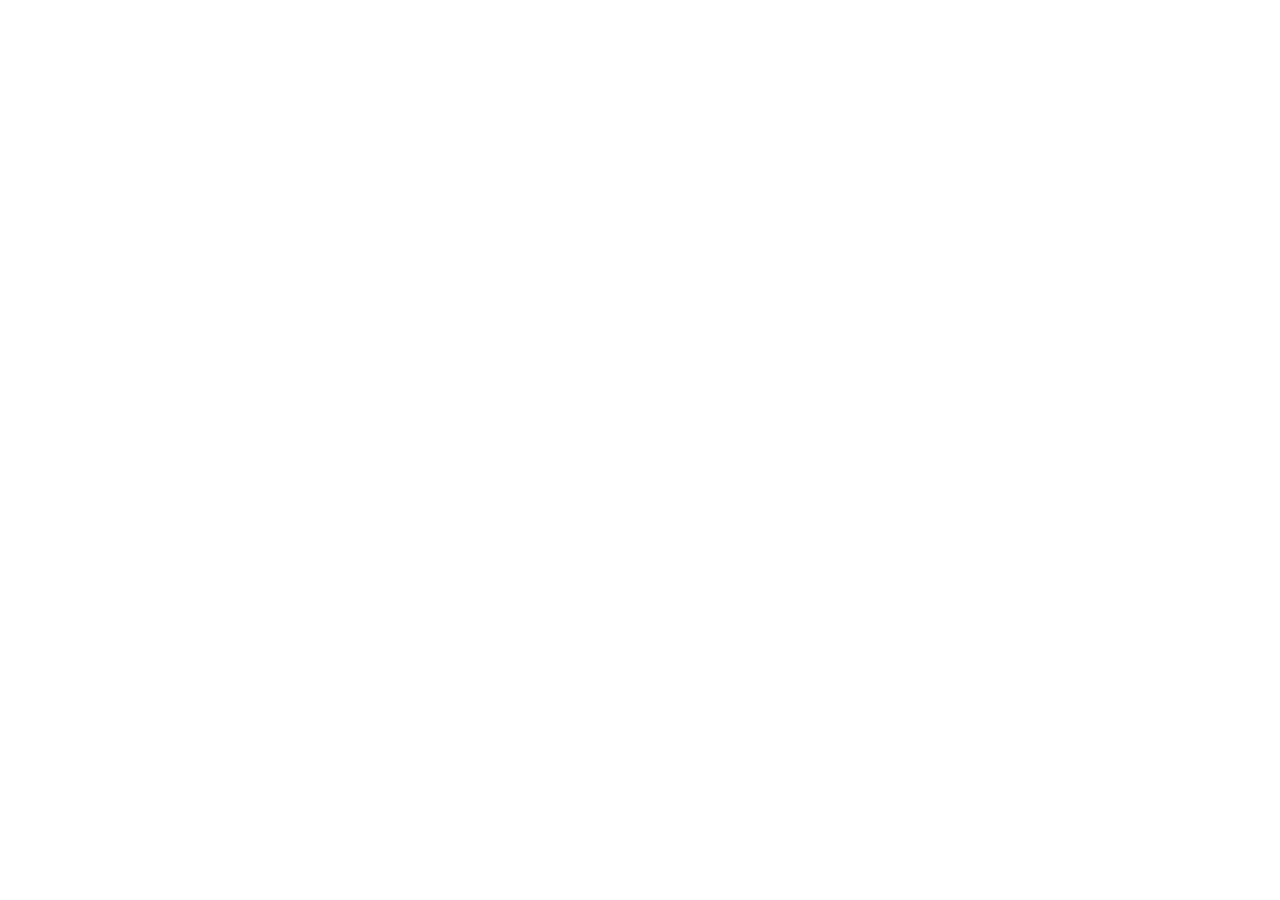
==== commit 8d058e3b: "Add files via upload" ====
--- a/index.html
+++ b/index.html
@@ -1,826 +1,13 @@
-<!DOCTYPE html>
+<!doctype html>
 <html lang="en">
-<head>
-<meta charset="UTF-8">
-<meta name="viewport" content="width=device-width, initial-scale=1.0">
-<title>NPM Milestone Feedback Analyzer</title>
-<style>
-  @import url('https://fonts.googleapis.com/css2?family=DM+Sans:wght@400;500;600&display=swap');
-
-  :root {
-    --bg: #0f1117;
-    --surface: #181c27;
-    --surface2: #1e2333;
-    --border: #2a3050;
-    --blue: #3b82f6;
-    --purple: #8b5cf6;
-    --green: #10b981;
-    --amber: #f59e0b;
-    --red: #ef4444;
-    --teal: #0891b2;
-    --text: #e8ecf5;
-    --muted: #8892aa;
-    --dim: #545e78;
-    --radius: 12px;
-  }
-
-  * { box-sizing: border-box; margin: 0; padding: 0; }
-
-  body {
-    font-family: 'DM Sans', system-ui, sans-serif;
-    background: var(--bg);
-    color: var(--text);
-    min-height: 100vh;
-    font-size: 14px;
-    line-height: 1.6;
-  }
-
-  .header {
-    background: var(--surface);
-    border-bottom: 1px solid var(--border);
-    padding: 18px 28px;
-    display: flex; align-items: center; gap: 14px;
-  }
-  .logo {
-    width: 40px; height: 40px; border-radius: 10px; flex-shrink: 0;
-    background: linear-gradient(135deg, var(--blue), var(--purple));
-    display: flex; align-items: center; justify-content: center; font-size: 20px;
-  }
-  .header h1 { font-size: 16px; font-weight: 600; }
-  .header p  { font-size: 11px; color: var(--muted); margin-top: 2px; }
-
-  .main { max-width: 960px; margin: 0 auto; padding: 22px 18px; }
-
-  .steps { display: flex; align-items: center; gap: 2px; margin-bottom: 20px; flex-wrap: wrap; }
-  .step  { display: flex; align-items: center; gap: 7px; padding: 6px 10px; opacity: 0.35; transition: opacity .3s; }
-  .step.active { opacity: 1; }
-  .step.done   { opacity: 0.7; }
-  .step-num {
-    width: 22px; height: 22px; border-radius: 50%; flex-shrink: 0;
-    background: var(--surface2); border: 1px solid var(--border);
-    display: flex; align-items: center; justify-content: center;
-    font-size: 11px; font-weight: 600; transition: all .3s;
-  }
-  .step.active .step-num { background: var(--blue);  border-color: var(--blue);  color: #fff; }
-  .step.done   .step-num { background: var(--green); border-color: var(--green); color: #fff; }
-  .step-label { font-size: 12px; font-weight: 500; color: var(--muted); }
-  .step.active .step-label { color: var(--text); }
-  .arrow { color: var(--dim); font-size: 13px; padding: 0 2px; }
-
-  .grid { display: grid; grid-template-columns: 1fr 1fr; gap: 14px; margin-bottom: 14px; }
-  @media (max-width: 600px) { .grid { grid-template-columns: 1fr; } }
-
-  .card { background: var(--surface); border: 1px solid var(--border); border-radius: var(--radius); padding: 18px; }
-  .card-title {
-    font-size: 11px; font-weight: 600; text-transform: uppercase; letter-spacing: .1em;
-    color: var(--muted); margin-bottom: 12px; display: flex; align-items: center; gap: 6px;
-  }
-  .dot { width: 6px; height: 6px; border-radius: 50%; flex-shrink: 0; }
-
-  .rec-center { display: flex; flex-direction: column; align-items: center; gap: 12px; padding: 6px 0; }
-  .timer { font-size: 30px; font-weight: 600; letter-spacing: .04em; font-variant-numeric: tabular-nums; }
-
-  .meter {
-    width: 100%; height: 26px; background: var(--bg); border-radius: 6px;
-    display: flex; align-items: center; padding: 0 3px; gap: 2px; overflow: hidden;
-  }
-  .seg { flex: 1; height: 9px; border-radius: 2px; background: var(--border); transition: background .08s, height .08s; }
-
-  .rec-btn {
-    width: 74px; height: 74px; border-radius: 50%; border: none; cursor: pointer;
-    font-size: 28px; background: var(--red); color: #fff;
-    box-shadow: 0 4px 20px rgba(239,68,68,.3); transition: transform .2s, box-shadow .2s;
-  }
-  .rec-btn:hover:not(:disabled) { transform: scale(1.06); box-shadow: 0 6px 26px rgba(239,68,68,.45); }
-  .rec-btn.recording { animation: pulse 1.5s infinite; }
-  .rec-btn:disabled  { opacity: .35; cursor: not-allowed; }
-
-  @keyframes pulse {
-    0%,100% { box-shadow: 0 4px 20px rgba(239,68,68,.3), 0 0 0 0    rgba(239,68,68,.35); }
-    50%      { box-shadow: 0 4px 20px rgba(239,68,68,.4), 0 0 0 14px rgba(239,68,68,0);  }
-  }
-
-  .rec-status { font-size: 12px; color: var(--muted); text-align: center; }
-
-  .live-preview {
-    background: var(--bg); border: 1px dashed var(--border); border-radius: 8px;
-    padding: 9px 11px; font-size: 12px; color: var(--dim); font-style: italic;
-    min-height: 50px; line-height: 1.6; word-break: break-word;
-    margin-top: 8px; transition: border-color .3s;
-  }
-  .live-preview.active { border-color: var(--red); color: var(--text); font-style: normal; }
-
-  textarea {
-    width: 100%; min-height: 168px;
-    background: var(--bg); border: 1px solid var(--border); border-radius: 8px;
-    color: var(--text); padding: 10px 12px;
-    font-family: inherit; font-size: 13px; resize: vertical; outline: none; line-height: 1.7;
-    transition: border-color .2s;
-  }
-  textarea:focus { border-color: var(--blue); }
-  textarea::placeholder { color: var(--dim); }
-
-  .btn-row { display: flex; gap: 8px; margin-top: 10px; flex-wrap: wrap; }
-  button {
-    padding: 7px 16px; border-radius: 8px; border: 1px solid var(--border);
-    background: transparent; color: var(--text);
-    font-family: inherit; font-size: 13px; cursor: pointer;
-    transition: background .15s; display: inline-flex; align-items: center; gap: 6px;
-  }
-  button:hover:not(:disabled) { background: var(--surface2); }
-  button:disabled { opacity: .4; cursor: not-allowed; }
-
-  .btn-primary {
-    background: var(--blue) !important; border-color: var(--blue) !important;
-    color: #fff !important; font-weight: 600;
-  }
-  .btn-primary:hover:not(:disabled) { background: #2563eb !important; border-color: #2563eb !important; }
-
-  .analyze-wrap { display: flex; justify-content: center; margin: 4px 0 20px; }
-  .analyze-btn  { padding: 12px 38px; font-size: 15px; border-radius: 10px; }
-
-  .tip {
-    font-size: 11px; color: var(--dim); margin-top: 9px;
-    padding: 7px 10px; background: var(--surface2);
-    border-radius: 6px; border-left: 2px solid var(--border); line-height: 1.5;
-  }
-  .tip.warn { border-left-color: var(--amber); color: #c8a870; }
-
-  .error-box {
-    padding: 10px 14px; background: rgba(239,68,68,.1);
-    border: 1px solid rgba(239,68,68,.3); border-radius: 8px;
-    color: #f87171; font-size: 13px; margin-top: 10px;
-  }
-
-  .spinner {
-    width: 15px; height: 15px; flex-shrink: 0;
-    border: 2px solid rgba(255,255,255,.3); border-top-color: #fff;
-    border-radius: 50%; animation: spin .7s linear infinite;
-  }
-  @keyframes spin { to { transform: rotate(360deg); } }
-
-  .summary {
-    background: var(--surface); border: 1px solid var(--border); border-radius: var(--radius);
-    padding: 18px; margin-bottom: 14px;
-    display: flex; gap: 18px; flex-wrap: wrap; align-items: flex-start;
-  }
-  .stat { display: flex; flex-direction: column; gap: 2px; }
-  .stat-value { font-size: 28px; font-weight: 700; color: var(--blue); line-height: 1; }
-  .stat-label { font-size: 10px; text-transform: uppercase; letter-spacing: .08em; color: var(--muted); }
-  .v-divider  { width: 1px; background: var(--border); align-self: stretch; }
-  .obs        { flex: 1; min-width: 160px; display: flex; flex-direction: column; gap: 8px; }
-  .obs-text   { font-size: 13px; color: var(--text); line-height: 1.6; }
-  .chip-row   { display: flex; flex-wrap: wrap; gap: 5px; }
-  .chip       { padding: 3px 9px; border-radius: 20px; font-size: 11px; border: 1px solid; }
-  .chip-green { background: rgba(16,185,129,.1); border-color: rgba(16,185,129,.3); color: #34d399; }
-  .chip-amber { background: rgba(245,158,11,.1);  border-color: rgba(245,158,11,.3);  color: #fbbf24; }
-
-  .m-card { background: var(--surface); border: 1px solid var(--border); border-radius: var(--radius); overflow: hidden; margin-bottom: 10px; }
-  .m-head { padding: 12px 16px; display: flex; align-items: center; justify-content: space-between; border-bottom: 1px solid var(--border); background: var(--surface2); }
-  .m-name { font-weight: 600; font-size: 14px; }
-  .m-sub  { font-size: 11px; margin-top: 2px; }
-  .level-badge { display: flex; align-items: center; gap: 8px; }
-  .level-dots  { display: flex; gap: 3px; }
-  .level-dot   { width: 8px; height: 8px; border-radius: 50%; background: var(--border); }
-  .level-num   { font-size: 20px; font-weight: 700; min-width: 28px; text-align: right; }
-  .m-body { padding: 12px 16px; display: flex; flex-direction: column; gap: 9px; }
-  .sec-label { font-size: 10px; font-weight: 600; text-transform: uppercase; letter-spacing: .1em; color: var(--dim); margin-bottom: 3px; }
-  .evidence { font-style: italic; color: var(--muted); font-size: 12px; padding: 6px 10px; border-left: 2px solid var(--border); background: var(--surface2); border-radius: 0 6px 6px 0; line-height: 1.6; }
-  .anchor-chip { display: inline-block; padding: 3px 9px; border-radius: 20px; font-size: 11px; border: 1px solid; margin: 2px 3px 2px 0; line-height: 1.4; }
-  .gap-item { display: flex; align-items: flex-start; gap: 8px; padding: 7px 11px; background: rgba(245,158,11,.07); border: 1px solid rgba(245,158,11,.2); border-radius: 8px; font-size: 12px; color: #fbbf24; line-height: 1.5; }
-  .rationale { font-size: 12px; color: var(--muted); line-height: 1.6; }
-</style>
-</head>
-<body>
-
-<div class="header">
-  <div class="logo">🩺</div>
-  <div>
-    <h1>NPM Milestone Feedback Analyzer</h1>
-    <p>Record · Transcribe (free) · Map to ACGME Neonatal-Perinatal Medicine Milestones 2.0</p>
-  </div>
-</div>
-
-<div class="main">
-
-  <div class="steps">
-    <div class="step active" id="step1"><div class="step-num">1</div><span class="step-label">Record</span></div>
-    <span class="arrow">›</span>
-    <div class="step" id="step2"><div class="step-num">2</div><span class="step-label">Transcript</span></div>
-    <span class="arrow">›</span>
-    <div class="step" id="step3"><div class="step-num">3</div><span class="step-label">Analyze</span></div>
-    <span class="arrow">›</span>
-    <div class="step" id="step4"><div class="step-num">4</div><span class="step-label">Results</span></div>
-  </div>
-
-  <div class="grid">
-    <div class="card">
-      <div class="card-title"><div class="dot" style="background:var(--red)"></div>Step 1 — Record &amp; Transcribe</div>
-      <div class="rec-center">
-        <div class="timer" id="timer">0:00</div>
-        <div class="meter">
-          <div class="seg" id="m0"></div><div class="seg" id="m1"></div>
-          <div class="seg" id="m2"></div><div class="seg" id="m3"></div>
-          <div class="seg" id="m4"></div><div class="seg" id="m5"></div>
-          <div class="seg" id="m6"></div><div class="seg" id="m7"></div>
-          <div class="seg" id="m8"></div><div class="seg" id="m9"></div>
-          <div class="seg" id="m10"></div><div class="seg" id="m11"></div>
-          <div class="seg" id="m12"></div><div class="seg" id="m13"></div>
-          <div class="seg" id="m14"></div><div class="seg" id="m15"></div>
-        </div>
-        <button class="rec-btn" id="recBtn" onclick="toggleRecording()">🎙</button>
-        <div class="rec-status" id="recStatus">Click to start recording</div>
-      </div>
-      <div style="margin-top:10px">
-        <div class="sec-label" style="margin-bottom:4px">Live preview</div>
-        <div class="live-preview" id="livePreview">Transcript appears here as you speak…</div>
-      </div>
-      <div id="recError"></div>
-      <div class="tip" id="browserTip">Uses your browser's free built-in speech recognition — no API key needed for transcription. Works in <strong>Chrome</strong> or <strong>Edge</strong>.</div>
-    </div>
-
-    <div class="card" style="display:flex;flex-direction:column">
-      <div class="card-title"><div class="dot" style="background:var(--purple)"></div>Step 2 — Review &amp; Edit Transcript</div>
-      <textarea id="transcriptBox" placeholder="Transcript builds here while recording. You can also paste text directly to skip recording entirely."></textarea>
-      <div class="btn-row">
-        <button onclick="clearTranscript()">Clear</button>
-        <button onclick="resetAll()">Reset all</button>
-      </div>
-      <div class="tip">Fully editable — fix any recognition errors before analyzing.</div>
-    </div>
-  </div>
-
-  <div class="analyze-wrap">
-    <button class="btn-primary analyze-btn" id="analyzeBtn" onclick="runAnalysis()" disabled>⚡ Analyze Milestones</button>
-  </div>
-
-  <div id="analyzeError"></div>
-  <div id="results"></div>
-
-</div>
-
-<script>
-
-// ================================================================
-//  STEP 1: REPLACE THE URL BELOW WITH YOUR CLOUDFLARE WORKER URL
-//  Example: 'https://npm-proxy.yourname.workers.dev'
-//  Leave it as-is and you will see a helpful error message.
-// ================================================================
-const PROXY_URL = 'https://npm-proxy.jaclynbwiggins.workers.dev/';
-// ================================================================
-
-
-// ----------------------------------------------------------------
-//  MILESTONE DATA  (ACGME NPM Milestones 2.0 — all 26 domains)
-// ----------------------------------------------------------------
-const MILESTONES = [
-  { domain: 'Patient Care', sub: 'PC1', name: 'Neonatal and Maternal History', levels: [
-    'Gathers information following a template',
-    'Adapts the template to filter and prioritize pertinent positives and negatives',
-    'Gathers and synthesizes the history for uncomplicated or typical presentations',
-    'Gathers and synthesizes the history for complicated or atypical presentations, including protected family health information',
-    'Synthesizes and reappraises the history incorporating subtle clues for potentially rare presentations'
-  ]},
-  { domain: 'Patient Care', sub: 'PC2', name: 'Physical Exam', levels: [
-    'Performs a physical examination based on a template',
-    'Performs a complete physical examination and identifies variants and abnormal findings',
-    'Adapts the physical examination based on gestational age, patient status, and clinical acuity to build a differential diagnosis',
-    'Synthesizes and reappraises physical examination information to narrow the differential diagnoses',
-    'Detects and integrates subtle physical examination findings to distinguish nuances among competing diagnoses'
-  ]},
-  { domain: 'Patient Care', sub: 'PC3', name: 'Organization and Prioritization of Patient Care', levels: [
-    'Organizes patient care for an individual patient',
-    'Organizes patient care responsibilities for multiple patients',
-    'Prioritizes and delegates simultaneous care of patients; triages urgent and emergent issues',
-    'Efficiently prioritizes and delegates patient care, maintains situational awareness, and anticipates urgent issues',
-    'Serves as a role model and coach for balancing patient care responsibilities and unit needs'
-  ]},
-  { domain: 'Patient Care', sub: 'PC4', name: 'Clinical Reasoning', levels: [
-    'Uses pattern recognition to formulate a broad differential diagnosis',
-    'Develops illness scripts and formulates a holistic patient assessment',
-    'Refines illness scripts while using strategies to identify cognitive bias',
-    'Reappraises illness scripts in real time while using strategies to minimize cognitive bias',
-    'Serves as a role model in clinical reasoning and strategies to minimize cognitive bias'
-  ]},
-  { domain: 'Patient Care', sub: 'PC5', name: 'Disease Management in Neonatal Care', levels: [
-    'Develops and implements care plans for patients with a low level of acuity/complexity',
-    'Develops and implements care plans for patients with a high level of acuity/complexity',
-    'Coordinates and implements multidisciplinary care plans for high acuity/complexity patients',
-    'Manages patients with multiple levels of acuity/complexity while anticipating future needs',
-    'Role models and coaches others in complex multidisciplinary care while anticipating future needs and minimizing long-term complications'
-  ]},
-  { domain: 'Patient Care', sub: 'PC6', name: 'Procedures', levels: [
-    'Performs simple procedures with assistance; recognizes common complications',
-    'Performs complex procedures with assistance; recognizes uncommon complications',
-    'Performs complex procedures; anticipates, recognizes, and manages common complications',
-    'Adapts technique based on patient acuity and anatomy; manages uncommon complications',
-    'Is recognized as a procedural expert'
-  ]},
-  { domain: 'Patient Care', sub: 'PC7', name: 'Emergency Stabilization', levels: [
-    'Identifies unstable patients and performs basic interventions',
-    'Identifies patients with acute deterioration and initiates advanced resuscitation measures',
-    'Leads resuscitations including critical decision making and anticipates next steps',
-    'Integrates family and support services while leading resuscitations',
-    'Coaches others to lead resuscitations while integrating family and support services'
-  ]},
-  { domain: 'Patient Care', sub: 'PC8', name: 'Discharge from the NICU', levels: [
-    'Identifies patient readiness and prepares the patient for discharge',
-    'Makes discharge decisions for low-complexity patients and addresses family resources',
-    'Partners with family in discharge planning for moderate complexity, coordinating multidisciplinary follow-up',
-    'Partners with family in discharge planning for high-complexity patients, coordinating multidisciplinary follow-up',
-    'Role models partnering with families in discharging high-complexity patients'
-  ]},
-  { domain: 'Medical Knowledge', sub: 'MK1', name: 'Neonatal-Perinatal Medical Knowledge', levels: [
-    'Demonstrates basic knowledge of normal maternal-fetal and neonatal physiology',
-    'Demonstrates knowledge of maternal-fetal and neonatal pathophysiology',
-    'Applies knowledge of pathophysiology of common and typical conditions to guide patient care',
-    'Integrates knowledge of pathophysiology of complicated and atypical conditions to guide patient care',
-    'Is recognized as an expert in maternal-fetal and neonatal pathophysiology'
-  ]},
-  { domain: 'Medical Knowledge', sub: 'MK2', name: 'Diagnostic Evaluation', levels: [
-    'Demonstrates knowledge of diagnostic evaluations',
-    'Demonstrates knowledge of risks, benefits, indications, and alternatives to common diagnostic evaluations',
-    'Applies knowledge of diagnostic evaluations based on risks, benefits, and limitations to patient care',
-    'Applies knowledge of diagnostic evaluations including pre-test probability to achieve high-value care',
-    'Role models diagnostic evaluation that achieves high-value care'
-  ]},
-  { domain: 'Systems-Based Practice', sub: 'SBP1', name: 'Patient Safety', levels: [
-    'Demonstrates knowledge of common patient safety events and how to report them',
-    'Identifies system factors that lead to patient safety events; reports through institutional systems',
-    'Participates in analysis and disclosure of patient safety events',
-    'Conducts analysis of patient safety events and offers error prevention strategies; discloses to families',
-    'Actively engages teams to modify systems to prevent patient safety events; role models disclosure'
-  ]},
-  { domain: 'Systems-Based Practice', sub: 'SBP2', name: 'Quality Improvement', levels: [
-    'Demonstrates knowledge of basic quality improvement methodologies and metrics',
-    'Describes local quality improvement initiatives',
-    'Participates in local quality improvement initiatives',
-    'Demonstrates skills required to identify, develop, implement, and analyze a quality improvement project',
-    'Creates, implements, and assesses quality improvement initiatives at the institutional or community level'
-  ]},
-  { domain: 'Systems-Based Practice', sub: 'SBP3', name: 'System Navigation — Coordination of Care', levels: [
-    'Lists interprofessional individuals involved in patient care coordination',
-    'Coordinates care in routine clinical situations incorporating interprofessional teams',
-    'Coordinates care in complex clinical situations effectively utilizing interprofessional teams',
-    'Coordinates interprofessional patient-centered care across disciplines, actively assisting families',
-    'Coaches others in interprofessional patient-centered care coordination'
-  ]},
-  { domain: 'Systems-Based Practice', sub: 'SBP4', name: 'System Navigation — Transitions in Care', levels: [
-    'Uses a standard template for transitions of care/hand-offs',
-    'Adapts a standard template for safe and effective transitions in routine clinical situations',
-    'Performs safe and effective transitions in complex clinical situations ensuring closed-loop communication',
-    'Performs and advocates for safe and effective transitions within and across health care delivery systems',
-    'Coaches others in improving transitions of care to optimize patient outcomes'
-  ]},
-  { domain: 'Systems-Based Practice', sub: 'SBP5', name: 'Population and Community Health', levels: [
-    'Demonstrates awareness of population and community health needs and disparities',
-    'Identifies specific population and community health needs and disparities; identifies local resources',
-    'Uses local resources effectively to meet needs and reduce health disparities',
-    'Adapts practice to provide for needs and reduce health disparities of a specific population',
-    'Advocates at local, regional, or national level for populations with health care disparities'
-  ]},
-  { domain: 'Systems-Based Practice', sub: 'SBP6', name: 'Physician Role in Health Care Systems', levels: [
-    'Engages in discussions about cost-conscious care and key components of the health care delivery system',
-    'Identifies relationships between the delivery system, cost-conscious care, and impact on patient care',
-    'Discusses need for changes in clinical approaches based on evidence, outcomes, and cost-effectiveness',
-    'Advocates for the promotion of safe, quality, and high-value care',
-    'Coaches others to promote safe, quality, and high-value care across health care systems'
-  ]},
-  { domain: 'Practice-Based Learning and Improvement', sub: 'PBLI1', name: 'Evidence-Based and Informed Practice', levels: [
-    'Develops an answerable clinical question and accesses available evidence, with guidance',
-    'Independently articulates clinical question and accesses available evidence',
-    'Locates and applies evidence, integrated with patient preference, to the care of patients',
-    'Critically appraises and applies evidence even in the face of uncertainty to guide care for individual patients',
-    'Coaches others to critically appraise and apply evidence for complex patients'
-  ]},
-  { domain: 'Practice-Based Learning and Improvement', sub: 'PBLI2', name: 'Reflective Practice and Commitment to Personal Growth', levels: [
-    'Participates in feedback sessions; develops goals with assistance; demonstrates openness to feedback',
-    'Designs a learning plan based on goals, feedback, and performance data with assistance; seeks feedback episodically',
-    'Designs and implements a learning plan by reflecting on gaps between expectations and performance; seeks feedback consistently',
-    'Adapts learning plan using long-term professional goals, self-reflection, and performance data',
-    'Role models seeking and incorporating feedback; demonstrates continuous self-reflection and coaches others'
-  ]},
-  { domain: 'Professionalism', sub: 'PROF1', name: 'Professional Behavior', levels: [
-    'Identifies expected professional behaviors and potential triggers for lapses',
-    'Demonstrates professional behavior with occasional lapses; demonstrates accountability with guidance',
-    'Maintains professional behavior in complex or stressful situations; fully engages in patient care',
-    'Recognizes situations that may trigger professionalism lapses and intervenes; exhibits a sense of duty',
-    'Models professional behavior and coaches others; extends the role of the neonatologist beyond patient care'
-  ]},
-  { domain: 'Professionalism', sub: 'PROF2', name: 'Ethical Principles', levels: [
-    'Demonstrates knowledge of ethical principles underlying informed consent, surrogate decision making, confidentiality, and error disclosure',
-    'Applies ethical principles in common situations',
-    'Analyzes complex situations using ethical principles; seeks help when needed',
-    'Manages and seeks to resolve ethical dilemmas using appropriate resources',
-    'Called upon to consult in complex ethical dilemmas; identifies system-level factors that exacerbate ethical issues'
-  ]},
-  { domain: 'Professionalism', sub: 'PROF3', name: 'Accountability/Conscientiousness', levels: [
-    'Performs tasks and responsibilities with prompting',
-    'Performs tasks and responsibilities in a timely manner in routine situations',
-    'Performs tasks and responsibilities thoroughly and timely in complex or stressful situations',
-    'Coaches others to ensure tasks are completed thoroughly and timely in complex situations',
-    "Creates strategies to enhance others' ability to efficiently complete tasks and responsibilities"
-  ]},
-  { domain: 'Professionalism', sub: 'PROF4', name: 'Well-Being', levels: [
-    'Recognizes the importance of addressing personal and professional well-being',
-    'Describes institutional resources that promote well-being; recognizes factors that impact well-being',
-    'Describes interactions between institutional and personal factors that impact well-being',
-    'Advanced application of understanding interactions between institutional and personal factors',
-    'Coaches and supports colleagues to optimize well-being at the team, program, or institutional level'
-  ]},
-  { domain: 'Interpersonal and Communication Skills', sub: 'ICS1', name: 'Family-Centered Communication', levels: [
-    'Demonstrates respect and attempts to establish rapport; attempts to adjust communication based on family expectations',
-    'Establishes a therapeutic relationship in straightforward encounters; adjusts communication to mitigate barriers',
-    'Establishes a culturally competent therapeutic relationship; communicates with sensitivity, elicits family values',
-    'Establishes therapeutic relationships in complex encounters including ambiguity/conflict; uses shared decision making',
-    'Mentors others in positive therapeutic relationships; models and coaches others in family-centered communication'
-  ]},
-  { domain: 'Interpersonal and Communication Skills', sub: 'ICS2', name: 'Interprofessional and Team Communication', levels: [
-    'Respectfully requests a consultation with guidance; identifies members of the interprofessional team',
-    'Clearly and concisely requests consultation communicating patient information; participates within the team',
-    'Formulates a specific question for consultation and tailors communication strategy; uses bi-directional communication',
-    'Coordinates consultant recommendations to optimize patient care; facilitates interprofessional team communication',
-    'Maintains collaborative relationship with referring providers; coaches others in effective interprofessional communication'
-  ]},
-  { domain: 'Interpersonal and Communication Skills', sub: 'ICS3', name: 'Communication within Health Care Systems', levels: [
-    'Records accurate information in the patient record; responds to multiple forms of communication',
-    'Records accurate and timely information in the patient record; selects appropriate method of communication with prompting',
-    'Concisely documents diagnostic and therapeutic reasoning; aligns communication type with message based on urgency',
-    'Documents diagnostic and therapeutic reasoning including anticipatory guidance; demonstrates exemplary communication',
-    'Models and coaches others in documenting diagnostic and therapeutic reasoning and written/verbal communication'
-  ]},
-  { domain: 'Interpersonal and Communication Skills', sub: 'ICS4', name: 'Complex Communication — Serious News', levels: [
-    "Delivers serious news and prognostic information to a patient's family",
-    "Delivers serious news while assessing what the patient's family understands about the clinical condition",
-    "Delivers serious news and prognostic information while adjusting communication based on the family's understanding",
-    "Tailors communication of serious news based on the family's needs, preferences, and degree of clinical uncertainty",
-    'Role models empathic communication of serious news and serves as a peer resource for others'
-  ]}
-];
-
-const DOMAIN_COLORS = {
-  'Patient Care': '#3b82f6',
-  'Medical Knowledge': '#8b5cf6',
-  'Systems-Based Practice': '#10b981',
-  'Practice-Based Learning and Improvement': '#f59e0b',
-  'Professionalism': '#ef4444',
-  'Interpersonal and Communication Skills': '#0891b2'
-};
-
-
-// ----------------------------------------------------------------
-//  RECORDING
-// ----------------------------------------------------------------
-const SpeechRecognition = window.SpeechRecognition || window.webkitSpeechRecognition;
-let recognition   = null;
-let isRecording   = false;
-let recordingSecs = 0;
-let timerInterval = null;
-let meterInterval = null;
-let audioCtx      = null;
-let analyzerNode  = null;
-let micStream     = null;
-let finalText     = '';
-let interimText   = '';
-
-window.addEventListener('DOMContentLoaded', () => {
-  if (!SpeechRecognition) {
-    document.getElementById('recBtn').disabled = true;
-    const tip = document.getElementById('browserTip');
-    tip.className = 'tip warn';
-    tip.innerHTML = '⚠ Speech recognition not available — open in <strong>Chrome</strong> or <strong>Edge</strong>. You can still paste a transcript directly.';
-  }
-  document.getElementById('transcriptBox').addEventListener('input', updateAnalyzeBtn);
-});
-
-function toggleRecording() { isRecording ? stopRecording() : startRecording(); }
-
-async function startRecording() {
-  if (!SpeechRecognition) return;
-  setRecError('');
-  try {
-    micStream    = await navigator.mediaDevices.getUserMedia({ audio: true });
-    audioCtx     = new (window.AudioContext || window.webkitAudioContext)();
-    const src    = audioCtx.createMediaStreamSource(micStream);
-    analyzerNode = audioCtx.createAnalyser();
-    analyzerNode.fftSize = 32;
-    src.connect(analyzerNode);
-    meterInterval = setInterval(updateMeter, 80);
-  } catch (e) {
-    setRecError('Microphone access denied: ' + e.message);
-    return;
-  }
-
-  recognition = new SpeechRecognition();
-  recognition.continuous     = true;
-  recognition.interimResults = true;
-  recognition.lang           = 'en-US';
-
-  recognition.onresult = (e) => {
-    interimText = '';
-    for (let i = e.resultIndex; i < e.results.length; i++) {
-      const t = e.results[i][0].transcript;
-      e.results[i].isFinal ? (finalText += t + ' ') : (interimText += t);
-    }
-    updateLivePreview();
-    updateTranscriptBox();
-  };
-
-  recognition.onerror = (e) => {
-    if (e.error !== 'aborted' && e.error !== 'no-speech')
-      setRecError('Recognition error: ' + e.error);
-  };
-
-  recognition.onend = () => { if (isRecording) { try { recognition.start(); } catch (_) {} } };
-  recognition.start();
-  isRecording = true;
-
-  recordingSecs = 0;
-  timerInterval = setInterval(() => {
-    recordingSecs++;
-    document.getElementById('timer').textContent = formatTime(recordingSecs);
-  }, 1000);
-
-  document.getElementById('recBtn').className       = 'rec-btn recording';
-  document.getElementById('recBtn').textContent     = '⏹';
-  document.getElementById('recStatus').textContent  = 'Recording & transcribing… click to stop';
-  document.getElementById('livePreview').className  = 'live-preview active';
-  setStep(2);
-}
-
-function stopRecording() {
-  isRecording = false;
-  if (recognition)  { recognition.onend = null; recognition.stop(); recognition = null; }
-  if (interimText.trim()) { finalText += interimText + ' '; interimText = ''; }
-  if (micStream)    { micStream.getTracks().forEach(t => t.stop()); micStream = null; }
-  if (audioCtx)     { audioCtx.close(); audioCtx = null; }
-  clearInterval(meterInterval);
-  clearInterval(timerInterval);
-  resetMeter();
-
-  document.getElementById('recBtn').className       = 'rec-btn';
-  document.getElementById('recBtn').textContent     = '🎙';
-  document.getElementById('recStatus').textContent  = 'Stopped (' + formatTime(recordingSecs) + ') — review transcript →';
-  document.getElementById('livePreview').className  = 'live-preview';
-  document.getElementById('livePreview').textContent = finalText.trim() || 'No speech detected.';
-
-  updateTranscriptBox();
-  updateAnalyzeBtn();
-  if (finalText.trim()) setStep(3);
-}
-
-function updateMeter() {
-  if (!analyzerNode) return;
-  const buf = new Uint8Array(analyzerNode.frequencyBinCount);
-  analyzerNode.getByteFrequencyData(buf);
-  const level = Math.min(buf.reduce((a, v) => a + v, 0) / buf.length / 80, 1);
-  for (let i = 0; i < 16; i++) {
-    const seg    = document.getElementById('m' + i);
-    const active = level >= (i + 1) / 16;
-    seg.style.background = active ? (i < 10 ? '#10b981' : i < 13 ? '#f59e0b' : '#ef4444') : 'var(--border)';
-    seg.style.height     = active ? '19px' : '9px';
-  }
-}
-
-function resetMeter() {
-  for (let i = 0; i < 16; i++) {
-    const seg = document.getElementById('m' + i);
-    seg.style.background = 'var(--border)';
-    seg.style.height     = '9px';
-  }
-}
-
-function updateLivePreview() {
-  document.getElementById('livePreview').textContent = (finalText + interimText).trim() || 'Listening…';
-}
-
-function updateTranscriptBox() {
-  const box = document.getElementById('transcriptBox');
-  box.value = (finalText + (interimText ? '[…' + interimText + ']' : '')).trim();
-  box.scrollTop = box.scrollHeight;
-  updateAnalyzeBtn();
-}
-
-function updateAnalyzeBtn() {
-  const clean = document.getElementById('transcriptBox').value.replace(/\[…[^\]]*\]/g, '').trim();
-  document.getElementById('analyzeBtn').disabled = clean.length < 10;
-}
-
-function formatTime(s) { return Math.floor(s / 60) + ':' + String(s % 60).padStart(2, '0'); }
-function setRecError(msg) {
-  document.getElementById('recError').innerHTML = msg ? '<div class="error-box">' + msg + '</div>' : '';
-}
-
-
-// ----------------------------------------------------------------
-//  ANALYSIS
-// ----------------------------------------------------------------
-async function runAnalysis() {
-  const transcript = document.getElementById('transcriptBox').value.replace(/\[…[^\]]*\]/g, '').trim();
-  if (!transcript) return;
-
-  // Warn if the proxy URL has not been configured
-  if (PROXY_URL.includes('YOUR-WORKER-URL')) {
-    document.getElementById('analyzeError').innerHTML =
-      '<div class="error-box">⚠ Proxy not configured. Open index.html in a text editor, ' +
-      'find the line near the top of the &lt;script&gt; that says <strong>const PROXY_URL =</strong>, ' +
-      'and replace the placeholder with your Cloudflare Worker URL.</div>';
-    return;
-  }
-
-  const btn = document.getElementById('analyzeBtn');
-  btn.disabled = true;
-  btn.innerHTML = '<div class="spinner"></div> Analyzing…';
-  document.getElementById('analyzeError').innerHTML = '';
-  document.getElementById('results').innerHTML = '';
-
-  const milestonesForPrompt = JSON.stringify(
-    MILESTONES.map(m => ({
-      sub: m.sub, domain: m.domain, name: m.name,
-      levels: m.levels.map((l, i) => 'Level ' + (i + 1) + ': ' + l)
-    })), null, 2
-  );
-
-  const systemPrompt =
-    'You are an expert medical educator specializing in ACGME Neonatal-Perinatal Medicine (NPM) fellowship assessment. ' +
-    'Analyze feedback conversations and map content to NPM Milestones 2.0. ' +
-    'Only include subcompetencies that are genuinely and meaningfully addressed — do not force matches. ' +
-    'Return ONLY valid JSON with no markdown fences, no preamble, and no trailing text.\n\n' +
-    'NPM Milestones:\n' + milestonesForPrompt;
-
-  const userPrompt =
-    'Analyze this feedback conversation transcript and map it to NPM milestones:\n\n' +
-    '"""\n' + transcript + '\n"""\n\n' +
-    'Return a JSON object with exactly this structure:\n' +
-    '{\n' +
-    '  "summary": {\n' +
-    '    "overallObservation": "2-3 sentence summary",\n' +
-    '    "primaryStrengths": ["strength 1", "strength 2"],\n' +
-    '    "primaryGaps": ["gap 1", "gap 2"]\n' +
-    '  },\n' +
-    '  "milestoneMatches": [\n' +
-    '    {\n' +
-    '      "sub": "PC1",\n' +
-    '      "domain": "Patient Care",\n' +
-    '      "name": "Neonatal and Maternal History",\n' +
-    '      "assignedLevel": 3,\n' +
-    '      "levelRationale": "why this level",\n' +
-    '      "matchedAnchors": ["anchor text"],\n' +
-    '      "transcriptEvidence": "quote or paraphrase",\n' +
-    '      "feedbackGaps": ["what to address next"]\n' +
-    '    }\n' +
-    '  ]\n' +
-    '}';
-
-  try {
-    const response = await fetch(PROXY_URL, {
-      method: 'POST',
-      headers: { 'Content-Type': 'application/json' },
-      body: JSON.stringify({
-        model: 'claude-sonnet-4-20250514',
-        max_tokens: 4000,
-        system: systemPrompt,
-        messages: [{ role: 'user', content: userPrompt }]
-      })
-    });
-
-    const rawText = await response.text();
-
-    if (!response.ok) {
-      let errorMsg = 'HTTP ' + response.status;
-      try { errorMsg = JSON.parse(rawText).error?.message || errorMsg; } catch (_) { errorMsg = rawText.slice(0, 300) || errorMsg; }
-      throw new Error(errorMsg);
-    }
-
-    let apiData;
-    try { apiData = JSON.parse(rawText); }
-    catch (_) { throw new Error('Worker returned non-JSON: ' + rawText.slice(0, 300)); }
-
-    const modelText = apiData && apiData.content && apiData.content[0] && apiData.content[0].text;
-    if (!modelText) throw new Error('No text in API response. Got: ' + JSON.stringify(apiData).slice(0, 300));
-
-    const jsonStart = modelText.indexOf('{');
-    const jsonEnd   = modelText.lastIndexOf('}');
-    if (jsonStart === -1 || jsonEnd === -1)
-      throw new Error('Model did not return a JSON object. Got: ' + modelText.slice(0, 400));
-
-    let result;
-    try { result = JSON.parse(modelText.slice(jsonStart, jsonEnd + 1)); }
-    catch (e) { throw new Error('JSON parse error: ' + e.message + '. Text: ' + modelText.slice(jsonStart, jsonStart + 400)); }
-
-    renderResults(result);
-    setStep(4);
-
-  } catch (err) {
-    document.getElementById('analyzeError').innerHTML =
-      '<div class="error-box">Analysis failed: ' + err.message + '</div>';
-  } finally {
-    btn.disabled = false;
-    btn.innerHTML = '⚡ Analyze Milestones';
-    updateAnalyzeBtn();
-  }
-}
-
-
-// ----------------------------------------------------------------
-//  RENDER RESULTS
-// ----------------------------------------------------------------
-function renderResults(data) {
-  const { summary, milestoneMatches } = data;
-  const avgLevel = milestoneMatches.length
-    ? (milestoneMatches.reduce((a, m) => a + m.assignedLevel, 0) / milestoneMatches.length).toFixed(1)
-    : '—';
-
-  let html =
-    '<div class="summary">' +
-      '<div class="stat"><div class="stat-value">' + milestoneMatches.length + '</div><div class="stat-label">Domains found</div></div>' +
-      '<div class="v-divider"></div>' +
-      '<div class="stat"><div class="stat-value">' + avgLevel + '</div><div class="stat-label">Avg level</div></div>' +
-      '<div class="v-divider"></div>' +
-      '<div class="obs">' +
-        '<div class="obs-text">' + summary.overallObservation + '</div>' +
-        '<div class="chip-row">' +
-          (summary.primaryStrengths || []).map(s => '<span class="chip chip-green">✓ ' + s + '</span>').join('') +
-          (summary.primaryGaps     || []).map(g => '<span class="chip chip-amber">△ ' + g + '</span>').join('') +
-        '</div>' +
-      '</div>' +
-    '</div>';
-
-  for (const m of milestoneMatches) {
-    const color = DOMAIN_COLORS[m.domain] || '#3b82f6';
-    const dots  = Array.from({ length: 5 }, (_, i) =>
-      '<div class="level-dot" style="background:' + (i < m.assignedLevel ? color : 'var(--border)') + '"></div>'
-    ).join('');
-    const anchors = (m.matchedAnchors || []).map(a =>
-      '<span class="anchor-chip" style="background:' + color + '20;border-color:' + color + '44;color:' + color + '">' + a + '</span>'
-    ).join('');
-    const gaps = (m.feedbackGaps || []).map(g =>
-      '<div class="gap-item"><span style="flex-shrink:0">△</span>' + g + '</div>'
-    ).join('');
-
-    html +=
-      '<div class="m-card">' +
-        '<div class="m-head">' +
-          '<div>' +
-            '<div class="m-name">' + m.name + '</div>' +
-            '<div class="m-sub" style="color:' + color + '">' + m.sub + ' · ' + m.domain + '</div>' +
-          '</div>' +
-          '<div class="level-badge">' +
-            '<div class="level-dots">' + dots + '</div>' +
-            '<div class="level-num" style="color:' + color + '">L' + m.assignedLevel + '</div>' +
-          '</div>' +
-        '</div>' +
-        '<div class="m-body">' +
-          (m.transcriptEvidence ?
-            '<div><div class="sec-label">Evidence from transcript</div>' +
-            '<div class="evidence" style="border-left-color:' + color + '66">"' + m.transcriptEvidence + '"</div></div>' : '') +
-          (anchors ?
-            '<div><div class="sec-label">Matched behavioral anchors</div><div>' + anchors + '</div></div>' : '') +
-          (m.levelRationale ?
-            '<div><div class="sec-label">Level rationale</div><div class="rationale">' + m.levelRationale + '</div></div>' : '') +
-          (gaps ?
-            '<div><div class="sec-label">Feedback gaps / next steps</div><div style="display:flex;flex-direction:column;gap:4px">' + gaps + '</div></div>' : '') +
-        '</div>' +
-      '</div>';
-  }
-
-  document.getElementById('results').innerHTML = html;
-}
-
-
-// ----------------------------------------------------------------
-//  UTILITIES
-// ----------------------------------------------------------------
-function setStep(n) {
-  for (let i = 1; i <= 4; i++) {
-    document.getElementById('step' + i).className =
-      'step' + (i < n ? ' done' : i === n ? ' active' : '');
-  }
-}
-
-function clearTranscript() {
-  finalText = ''; interimText = '';
-  document.getElementById('transcriptBox').value     = '';
-  document.getElementById('livePreview').textContent = 'Transcript appears here as you speak…';
-  document.getElementById('livePreview').className   = 'live-preview';
-  updateAnalyzeBtn();
-}
-
-function resetAll() {
-  if (isRecording) stopRecording();
-  clearTranscript();
-  recordingSecs = 0;
-  document.getElementById('timer').textContent      = '0:00';
-  document.getElementById('recBtn').className       = 'rec-btn';
-  document.getElementById('recBtn').textContent     = '🎙';
-  document.getElementById('recStatus').textContent  = 'Click to start recording';
-  document.getElementById('recError').innerHTML     = '';
-  document.getElementById('analyzeError').innerHTML = '';
-  document.getElementById('results').innerHTML      = '';
-  resetMeter();
-  setStep(1);
-}
-
-</script>
-</body>
+  <head>
+    <meta charset="UTF-8" />
+    <meta name="viewport" content="width=device-width, initial-scale=1.0" />
+    <title>NPM Milestone Mapper</title>
+    <script type="module" crossorigin src="./assets/index-DuF0cTs0.js"></script>
+    <link rel="stylesheet" crossorigin href="./assets/index-x1XGuNl0.css">
+  </head>
+  <body>
+    <div id="root"></div>
+  </body>
 </html>
